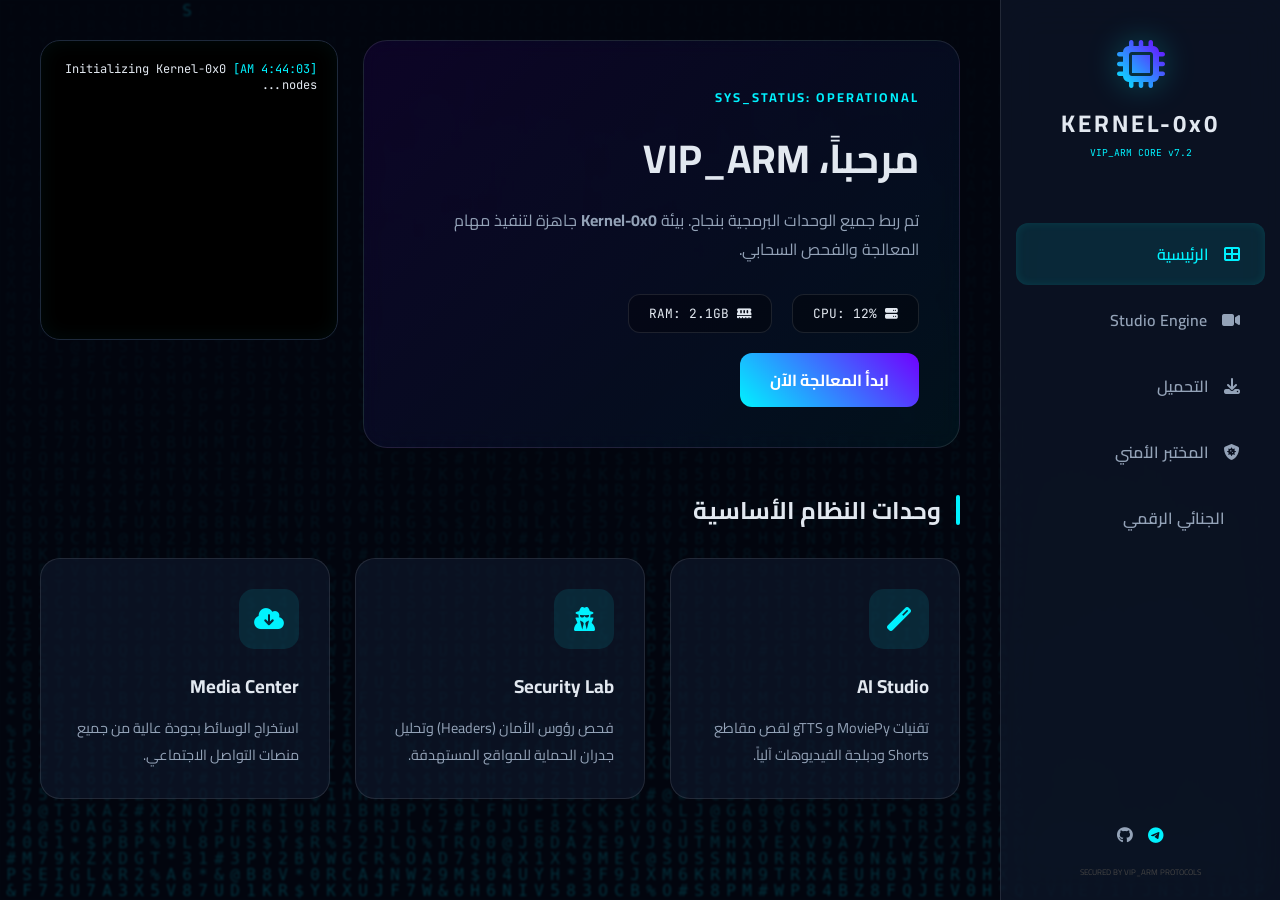
==== index.html @ de482d2b "Build: Resolved dependencies, removed invalid pkgs, and updated Kernel-0x0 core" ====
<!DOCTYPE html>
<html lang="ar" dir="rtl">
<head>
    <meta charset="UTF-8">
    <meta name="viewport" content="width=device-width, initial-scale=1.0">
    <title>Kernel-0x0 | VIP_ARM OS</title>
    
    <!-- Assets -->
    <link rel="stylesheet" href="https://cdnjs.cloudflare.com/ajax/libs/font-awesome/6.5.0/css/all.min.css">
    <link href="https://fonts.googleapis.com/css2?family=Cairo:wght@300;600;800&family=JetBrains+Mono:wght@400;700&display=swap" rel="stylesheet">

    <style>
        :root {
            --primary: #00f2ff;
            --secondary: #7000ff;
            --accent: #ff0055;
            --bg-dark: #030712;
            --glass: rgba(15, 23, 42, 0.7);
            --glass-border: rgba(255, 255, 255, 0.1);
            --text-main: #e2e8f0;
            --text-dim: #94a3b8;
            --transition: all 0.4s cubic-bezier(0.175, 0.885, 0.32, 1.275);
        }

        * { margin: 0; padding: 0; box-sizing: border-box; }
        
        body {
            background-color: var(--bg-dark);
            color: var(--text-main);
            font-family: 'Cairo', sans-serif;
            min-height: 100vh;
            overflow-x: hidden;
            display: flex;
        }

        #matrix-bg {
            position: fixed;
            top: 0; left: 0; z-index: -1;
            opacity: 0.2;
            filter: blur(1px);
        }

        /* Sidebar Glass Effect */
        .sidebar {
            width: 280px;
            height: 100vh;
            background: var(--glass);
            backdrop-filter: blur(20px);
            border-left: 1px solid var(--glass-border);
            position: fixed;
            right: 0;
            display: flex;
            flex-direction: column;
            z-index: 1000;
            transition: var(--transition);
        }

        .sidebar-brand {
            padding: 40px 20px;
            text-align: center;
        }

        .brand-logo {
            font-size: 3rem;
            background: linear-gradient(45deg, var(--primary), var(--secondary));
            -webkit-background-clip: text;
            -webkit-text-fill-color: transparent;
            filter: drop-shadow(0 0 15px rgba(0, 242, 255, 0.3));
        }

        .nav-menu { flex: 1; padding: 20px 0; }
        .nav-item {
            display: flex;
            align-items: center;
            padding: 16px 25px;
            color: var(--text-dim);
            text-decoration: none;
            transition: var(--transition);
            margin: 4px 15px;
            border-radius: 12px;
            gap: 15px;
            font-weight: 600;
        }

        .nav-item:hover, .nav-item.active {
            background: rgba(0, 242, 255, 0.1);
            color: var(--primary);
            box-shadow: inset 0 0 10px rgba(0, 242, 255, 0.1);
        }

        /* Main Content Area */
        .main-wrapper {
            margin-right: 280px;
            width: calc(100% - 280px);
            padding: 40px;
            transition: var(--transition);
        }

        .dashboard-grid {
            display: grid;
            grid-template-columns: 2fr 1fr;
            gap: 25px;
            margin-bottom: 40px;
        }

        .welcome-card {
            background: linear-gradient(135deg, rgba(112, 0, 255, 0.1), rgba(0, 242, 255, 0.05));
            border: 1px solid var(--glass-border);
            border-radius: 24px;
            padding: 40px;
            position: relative;
            overflow: hidden;
            backdrop-filter: blur(10px);
        }

        .metrics-bar {
            display: flex;
            gap: 20px;
            margin-top: 30px;
        }

        .metric-item {
            background: rgba(0,0,0,0.3);
            padding: 10px 20px;
            border-radius: 12px;
            border: 1px solid var(--glass-border);
            font-family: 'JetBrains Mono', monospace;
            font-size: 0.8rem;
        }

        /* Tools Section */
        .tools-header {
            margin-bottom: 25px;
            display: flex;
            align-items: center;
            gap: 15px;
        }

        .cards-container {
            display: grid;
            grid-template-columns: repeat(auto-fit, minmax(280px, 1fr));
            gap: 25px;
        }

        .cyber-card {
            background: var(--glass);
            border: 1px solid var(--glass-border);
            border-radius: 20px;
            padding: 30px;
            transition: var(--transition);
            cursor: pointer;
            position: relative;
        }

        .cyber-card:hover {
            transform: translateY(-10px) scale(1.02);
            border-color: var(--primary);
            box-shadow: 0 20px 40px rgba(0,0,0,0.4), 0 0 20px rgba(0, 242, 255, 0.1);
        }

        .card-icon {
            width: 60px;
            height: 60px;
            background: rgba(0, 242, 255, 0.1);
            border-radius: 15px;
            display: flex;
            align-items: center;
            justify-content: center;
            font-size: 1.5rem;
            color: var(--primary);
            margin-bottom: 20px;
        }

        /* Terminal Style Logs */
        .system-logs {
            background: #000;
            border-radius: 20px;
            padding: 20px;
            font-family: 'JetBrains Mono', monospace;
            font-size: 0.75rem;
            height: 300px;
            overflow-y: auto;
            border: 1px solid #1e293b;
            box-shadow: inset 0 0 20px rgba(0, 242, 255, 0.05);
        }

        /* Responsive Mobile Menu */
        .mobile-nav {
            display: none;
            position: fixed;
            bottom: 20px;
            left: 50%;
            transform: translateX(-50%);
            background: var(--glass);
            backdrop-filter: blur(20px);
            padding: 15px 30px;
            border-radius: 50px;
            border: 1px solid var(--glass-border);
            z-index: 2000;
            gap: 25px;
        }

        @media (max-width: 1024px) {
            .dashboard-grid { grid-template-columns: 1fr; }
            .sidebar { transform: translateX(100%); }
            .main-wrapper { margin-right: 0; width: 100%; padding: 20px; }
            .mobile-nav { display: flex; }
        }

        .btn-glow {
            background: linear-gradient(45deg, var(--primary), var(--secondary));
            color: white;
            padding: 12px 30px;
            border-radius: 12px;
            border: none;
            font-weight: bold;
            cursor: pointer;
            transition: var(--transition);
            text-decoration: none;
            display: inline-block;
            margin-top: 20px;
        }

        .btn-glow:hover {
            box-shadow: 0 0 25px rgba(0, 242, 255, 0.4);
            transform: scale(1.05);
        }
    </style>
</head>
<body>
    <canvas id="matrix-bg"></canvas>

    <!-- Sidebar -->
    <aside class="sidebar">
        <div class="sidebar-brand">
            <i class="fas fa-microchip brand-logo"></i>
            <h2 style="margin-top: 10px; letter-spacing: 3px;">KERNEL-0x0</h2>
            <p style="font-size: 0.6rem; color: var(--primary); font-family: 'JetBrains Mono';">VIP_ARM CORE v7.2</p>
        </div>
        
        <nav class="nav-menu">
            <a href="/" class="nav-item active"><i class="fas fa-th-large"></i> الرئيسية</a>
            <a href="/studio" class="nav-item"><i class="fas fa-video"></i> Studio Engine</a>
            <a href="/downloader" class="nav-item"><i class="fas fa-download"></i> التحميل</a>
            <a href="/scanner" class="nav-item"><i class="fas fa-shield-virus"></i> المختبر الأمني</a>
            <a href="/forensic" class="nav-item"><i class="fas fa-search-nodes"></i> الجنائي الرقمي</a>
        </nav>

        <div style="padding: 20px; text-align: center;">
            <div style="display: flex; justify-content: center; gap: 15px; margin-bottom: 15px;">
                <a href="https://t.me/MyVIP_2026_bot" style="color: var(--primary)"><i class="fab fa-telegram-plane"></i></a>
                <a href="#" style="color: var(--text-dim)"><i class="fab fa-github"></i></a>
            </div>
            <p style="font-size: 0.5rem; color: #444;">SECURED BY VIP_ARM PROTOCOLS</p>
        </div>
    </aside>

    <!-- Main Content -->
    <main class="main-wrapper">
        <div class="dashboard-grid">
            <section class="welcome-card">
                <span style="color: var(--primary); font-size: 0.8rem; font-weight: bold; letter-spacing: 2px;">SYS_STATUS: OPERATIONAL</span>
                <h1 style="font-size: 2.5rem; margin: 10px 0;">مرحباً، VIP_ARM</h1>
                <p style="color: var(--text-dim); line-height: 1.8; max-width: 500px;">
                    تم ربط جميع الوحدات البرمجية بنجاح. بيئة <b>Kernel-0x0</b> جاهزة لتنفيذ مهام المعالجة والفحص السحابي.
                </p>
                <div class="metrics-bar">
                    <div class="metric-item"><i class="fas fa-server"></i> CPU: 12%</div>
                    <div class="metric-item"><i class="fas fa-memory"></i> RAM: 2.1GB</div>
                </div>
                <a href="/studio" class="btn-glow">ابدأ المعالجة الآن</a>
            </section>

            <div class="system-logs" id="terminal">
                <!-- Logs will appear here -->
            </div>
        </div>

        <div class="tools-header">
            <div style="width: 4px; height: 30px; background: var(--primary); border-radius: 2px;"></div>
            <h2>وحدات النظام الأساسية</h2>
        </div>

        <div class="cards-container">
            <!-- Tool: Studio -->
            <div class="cyber-card" onclick="location.href='/studio'">
                <div class="card-icon"><i class="fas fa-magic"></i></div>
                <h3>AI Studio</h3>
                <p style="color: var(--text-dim); font-size: 0.9rem; margin-top: 10px;">
                    تقنيات MoviePy و gTTS لقص مقاطع Shorts ودبلجة الفيديوهات آلياً.
                </p>
            </div>

            <!-- Tool: Scanner -->
            <div class="cyber-card" onclick="location.href='/scanner'">
                <div class="card-icon"><i class="fas fa-user-secret"></i></div>
                <h3>Security Lab</h3>
                <p style="color: var(--text-dim); font-size: 0.9rem; margin-top: 10px;">
                    فحص رؤوس الأمان (Headers) وتحليل جدران الحماية للمواقع المستهدفة.
                </p>
            </div>

            <!-- Tool: Downloader -->
            <div class="cyber-card" onclick="location.href='/downloader'">
                <div class="card-icon"><i class="fas fa-cloud-arrow-down"></i></div>
                <h3>Media Center</h3>
                <p style="color: var(--text-dim); font-size: 0.9rem; margin-top: 10px;">
                    استخراج الوسائط بجودة عالية من جميع منصات التواصل الاجتماعي.
                </p>
            </div>
        </div>
    </main>

    <!-- Mobile Navigation -->
    <div class="mobile-nav">
        <a href="/" style="color: var(--primary)"><i class="fas fa-home"></i></a>
        <a href="/studio" style="color: var(--text-dim)"><i class="fas fa-video"></i></a>
        <a href="/scanner" style="color: var(--text-dim)"><i class="fas fa-shield-alt"></i></a>
        <a href="/downloader" style="color: var(--text-dim)"><i class="fas fa-download"></i></a>
    </div>

    <script>
        // Enhanced Matrix Effect
        const canvas = document.getElementById('matrix-bg');
        const ctx = canvas.getContext('2d');
        let width = canvas.width = window.innerWidth;
        let height = canvas.height = window.innerHeight;

        const alphabet = "ABCDEFGHIJKLMNOPQRSTUVWXYZ0123456789$#@&%*";
        const fontSize = 16;
        const columns = width / fontSize;
        const rainDrops = Array.from({ length: columns }).fill(1);

        const draw = () => {
            ctx.fillStyle = 'rgba(3, 7, 18, 0.05)';
            ctx.fillRect(0, 0, width, height);
            ctx.fillStyle = '#00f2ff';
            ctx.font = fontSize + 'px monospace';

            rainDrops.forEach((y, i) => {
                const text = alphabet.charAt(Math.floor(Math.random() * alphabet.length));
                ctx.fillText(text, i * fontSize, y * fontSize);
                if (y * fontSize > height && Math.random() > 0.975) rainDrops[i] = 0;
                rainDrops[i]++;
            });
        };
        setInterval(draw, 30);

        // Simulated Live Logs
        const logs = [
            "Initializing Kernel-0x0 nodes...",
            "Loading AI Core v7.2...",
            "Establishing handshake with Render...",
            "VIP_ARM Identity Confirmed.",
            "Ready for system deployment.",
            "Monitoring active threads...",
            "All modules: OPERATIONAL"
        ];
        let i = 0;
        const term = document.getElementById('terminal');
        const addLog = () => {
            const p = document.createElement('p');
            p.innerHTML = `<span style="color: var(--primary)">[${new Date().toLocaleTimeString()}]</span> ${logs[i % logs.length]}`;
            term.appendChild(p);
            term.scrollTop = term.scrollHeight;
            i++;
        };
        setInterval(addLog, 3000);
        addLog();

        window.addEventListener('resize', () => {
            canvas.width = window.innerWidth;
            canvas.height = window.innerHeight;
        });
    </script>
</body>
</html>
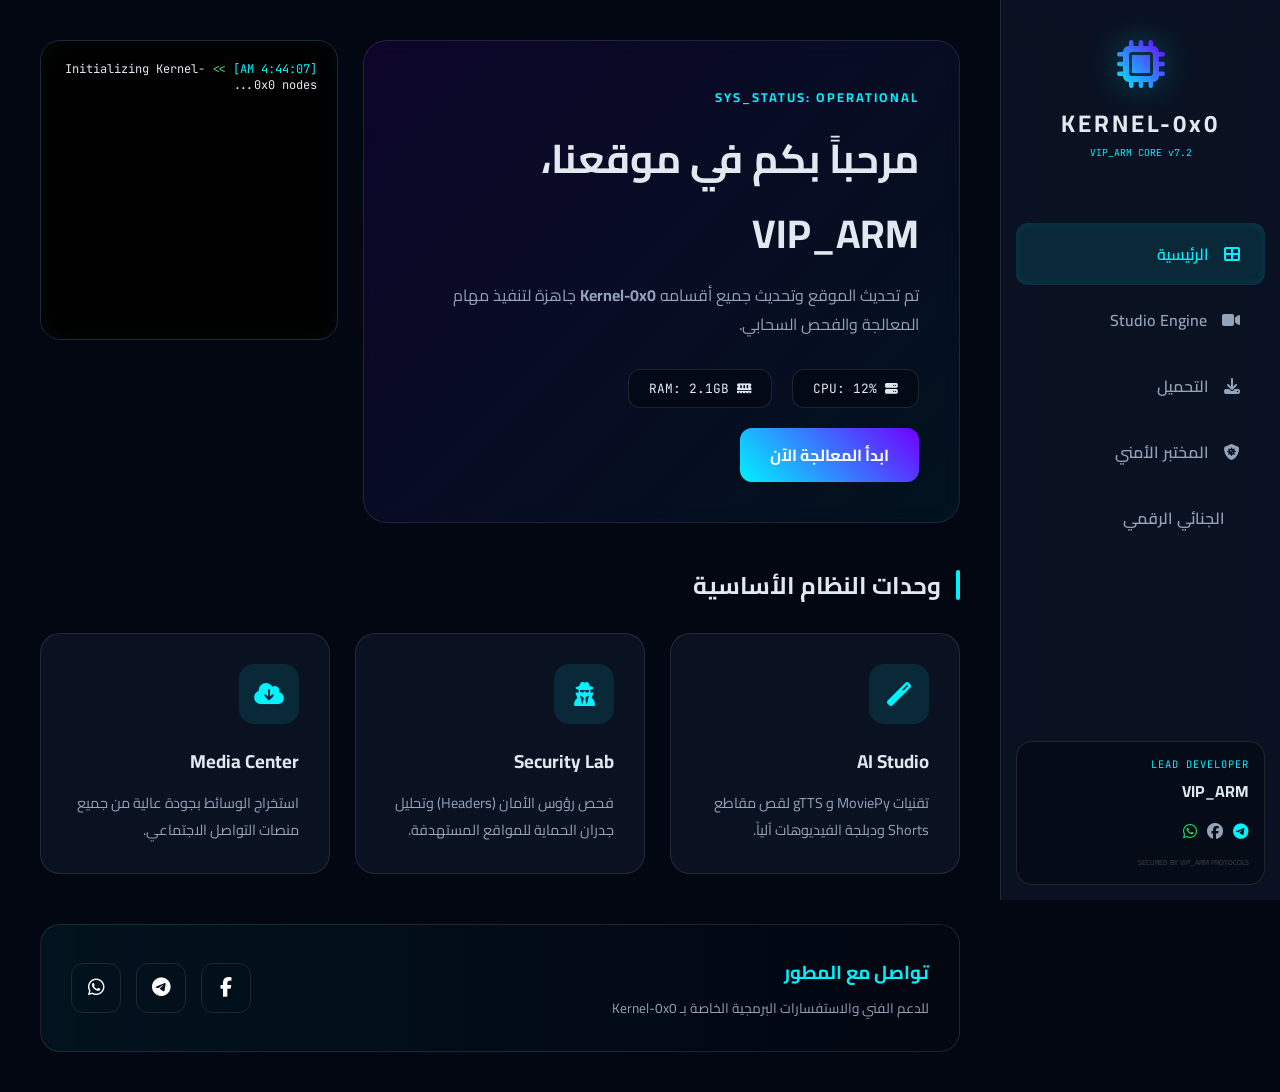
==== commit 4eafdd0c: "Build: Resolved dependencies, removed invalid pkgs, and updated Kernel-0x0 core2" ====
--- a/index.html
+++ b/index.html
@@ -4,7 +4,7 @@
     <meta charset="UTF-8">
     <meta name="viewport" content="width=device-width, initial-scale=1.0">
     <title>Kernel-0x0 | VIP_ARM OS</title>
-    
+
     <!-- Assets -->
     <link rel="stylesheet" href="https://cdnjs.cloudflare.com/ajax/libs/font-awesome/6.5.0/css/all.min.css">
     <link href="https://fonts.googleapis.com/css2?family=Cairo:wght@300;600;800&family=JetBrains+Mono:wght@400;700&display=swap" rel="stylesheet">
@@ -23,7 +23,7 @@
         }
 
         * { margin: 0; padding: 0; box-sizing: border-box; }
-        
+
         body {
             background-color: var(--bg-dark);
             color: var(--text-main);
@@ -86,6 +86,23 @@
             background: rgba(0, 242, 255, 0.1);
             color: var(--primary);
             box-shadow: inset 0 0 10px rgba(0, 242, 255, 0.1);
+        }
+
+        /* Developer Identity Card */
+        .dev-identity {
+            background: rgba(0, 0, 0, 0.3);
+            margin: 15px;
+            padding: 15px;
+            border-radius: 16px;
+            border: 1px solid var(--glass-border);
+        }
+        
+        .dev-badge {
+            font-size: 0.65rem;
+            color: var(--primary);
+            text-transform: uppercase;
+            letter-spacing: 1px;
+            font-family: 'JetBrains Mono';
         }
 
         /* Main Content Area */
@@ -184,6 +201,43 @@
             box-shadow: inset 0 0 20px rgba(0, 242, 255, 0.05);
         }
 
+        /* Contact Section (Dev Info) */
+        .dev-contact-footer {
+            margin-top: 50px;
+            padding: 30px;
+            background: linear-gradient(to right, rgba(0, 242, 255, 0.05), transparent);
+            border-radius: 20px;
+            border: 1px solid var(--glass-border);
+            display: flex;
+            justify-content: space-between;
+            align-items: center;
+            flex-wrap: wrap;
+            gap: 20px;
+        }
+
+        .social-links {
+            display: flex;
+            gap: 15px;
+        }
+
+        .social-link {
+            width: 50px;
+            height: 50px;
+            border-radius: 12px;
+            display: flex;
+            align-items: center;
+            justify-content: center;
+            color: white;
+            font-size: 1.2rem;
+            text-decoration: none;
+            transition: var(--transition);
+            border: 1px solid rgba(255,255,255,0.1);
+        }
+
+        .social-link.fb:hover { background: #1877F2; border-color: #1877F2; transform: rotate(-10deg); }
+        .social-link.tg:hover { background: #0088cc; border-color: #0088cc; transform: rotate(10deg); }
+        .social-link.wa:hover { background: #25D366; border-color: #25D366; transform: scale(1.1); }
+
         /* Responsive Mobile Menu */
         .mobile-nav {
             display: none;
@@ -237,7 +291,7 @@
             <h2 style="margin-top: 10px; letter-spacing: 3px;">KERNEL-0x0</h2>
             <p style="font-size: 0.6rem; color: var(--primary); font-family: 'JetBrains Mono';">VIP_ARM CORE v7.2</p>
         </div>
-        
+
         <nav class="nav-menu">
             <a href="/" class="nav-item active"><i class="fas fa-th-large"></i> الرئيسية</a>
             <a href="/studio" class="nav-item"><i class="fas fa-video"></i> Studio Engine</a>
@@ -246,12 +300,16 @@
             <a href="/forensic" class="nav-item"><i class="fas fa-search-nodes"></i> الجنائي الرقمي</a>
         </nav>
 
-        <div style="padding: 20px; text-align: center;">
-            <div style="display: flex; justify-content: center; gap: 15px; margin-bottom: 15px;">
+        <!-- Improved Developer Sidebar Identity -->
+        <div class="dev-identity">
+            <p class="dev-badge">Lead Developer</p>
+            <h4 style="color: var(--text-main); margin: 5px 0;">VIP_ARM</h4>
+            <div style="display: flex; gap: 10px; margin-top: 10px;">
                 <a href="https://t.me/MyVIP_2026_bot" style="color: var(--primary)"><i class="fab fa-telegram-plane"></i></a>
-                <a href="#" style="color: var(--text-dim)"><i class="fab fa-github"></i></a>
-            </div>
-            <p style="font-size: 0.5rem; color: #444;">SECURED BY VIP_ARM PROTOCOLS</p>
+                <a href="https://www.facebook.com/lith.haker" style="color: var(--text-dim)"><i class="fab fa-facebook"></i></a>
+                <a href="https://wa.me/963996273320" style="color: #25D366"><i class="fab fa-whatsapp"></i></a>
+            </div>
+            <p style="font-size: 0.45rem; color: #444; margin-top: 10px;">SECURED BY VIP_ARM PROTOCOLS</p>
         </div>
     </aside>
 
@@ -260,9 +318,9 @@
         <div class="dashboard-grid">
             <section class="welcome-card">
                 <span style="color: var(--primary); font-size: 0.8rem; font-weight: bold; letter-spacing: 2px;">SYS_STATUS: OPERATIONAL</span>
-                <h1 style="font-size: 2.5rem; margin: 10px 0;">مرحباً، VIP_ARM</h1>
+                <h1 style="font-size: 2.5rem; margin: 10px 0;">مرحباً بكم في موقعنا، VIP_ARM</h1>
                 <p style="color: var(--text-dim); line-height: 1.8; max-width: 500px;">
-                    تم ربط جميع الوحدات البرمجية بنجاح. بيئة <b>Kernel-0x0</b> جاهزة لتنفيذ مهام المعالجة والفحص السحابي.
+                    تم تحديث الموقع وتحديث جميع أقسامه <b>Kernel-0x0</b> جاهزة لتنفيذ مهام المعالجة والفحص السحابي.
                 </p>
                 <div class="metrics-bar">
                     <div class="metric-item"><i class="fas fa-server"></i> CPU: 12%</div>
@@ -309,6 +367,19 @@
                 </p>
             </div>
         </div>
+
+        <!-- Developer Professional Footer Section -->
+        <section class="dev-contact-footer">
+            <div>
+                <h3 style="color: var(--primary); margin-bottom: 5px;">تواصل مع المطور</h3>
+                <p style="color: var(--text-dim); font-size: 0.85rem;">للدعم الفني والاستفسارات البرمجية الخاصة بـ Kernel-0x0</p>
+            </div>
+            <div class="social-links">
+                <a href="https://www.facebook.com/lith.haker" class="social-link fb"><i class="fab fa-facebook-f"></i></a>
+                <a href="https://t.me/MyVIP_2026_bot" class="social-link tg"><i class="fab fa-telegram-plane"></i></a>
+                <a href="https://wa.me/963996273320" class="social-link wa"><i class="fab fa-whatsapp"></i></a>
+            </div>
+        </section>
     </main>
 
     <!-- Mobile Navigation -->
@@ -354,13 +425,15 @@
             "VIP_ARM Identity Confirmed.",
             "Ready for system deployment.",
             "Monitoring active threads...",
+            "Developer contact protocols: ACTIVE",
             "All modules: OPERATIONAL"
         ];
         let i = 0;
         const term = document.getElementById('terminal');
         const addLog = () => {
             const p = document.createElement('p');
-            p.innerHTML = `<span style="color: var(--primary)">[${new Date().toLocaleTimeString()}]</span> ${logs[i % logs.length]}`;
+            p.style.marginBottom = "5px";
+            p.innerHTML = `<span style="color: var(--primary)">[${new Date().toLocaleTimeString()}]</span> <span style="color: #4ade80">>></span> ${logs[i % logs.length]}`;
             term.appendChild(p);
             term.scrollTop = term.scrollHeight;
             i++;
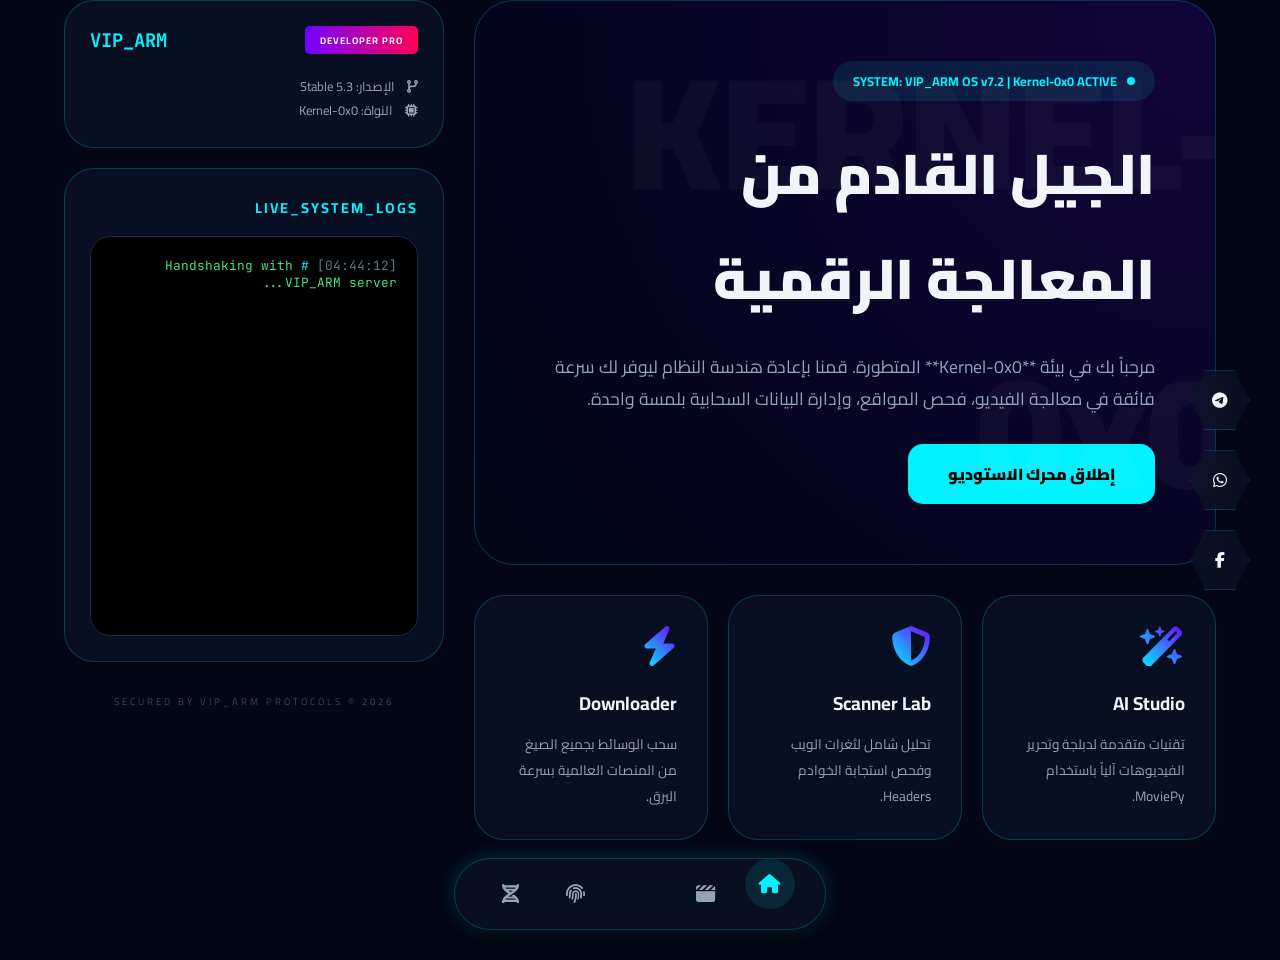
==== commit ee1a3ff7: "Build: Resolved dependencies, removed invalid pkgs, and updated Kernel-0x0 core3" ====
--- a/index.html
+++ b/index.html
@@ -3,23 +3,23 @@
 <head>
     <meta charset="UTF-8">
     <meta name="viewport" content="width=device-width, initial-scale=1.0">
-    <title>Kernel-0x0 | VIP_ARM OS</title>
+    <title>Kernel-0x0 | VIP_ARM OS Evolution</title>
 
     <!-- Assets -->
     <link rel="stylesheet" href="https://cdnjs.cloudflare.com/ajax/libs/font-awesome/6.5.0/css/all.min.css">
-    <link href="https://fonts.googleapis.com/css2?family=Cairo:wght@300;600;800&family=JetBrains+Mono:wght@400;700&display=swap" rel="stylesheet">
+    <link href="https://fonts.googleapis.com/css2?family=Cairo:wght@300;600;900&family=JetBrains+Mono:wght@400;700&display=swap" rel="stylesheet">
 
     <style>
         :root {
             --primary: #00f2ff;
             --secondary: #7000ff;
             --accent: #ff0055;
-            --bg-dark: #030712;
-            --glass: rgba(15, 23, 42, 0.7);
-            --glass-border: rgba(255, 255, 255, 0.1);
-            --text-main: #e2e8f0;
+            --bg-dark: #020617;
+            --panel-bg: rgba(15, 23, 42, 0.6);
+            --border-glow: rgba(0, 242, 255, 0.2);
+            --text-main: #f1f5f9;
             --text-dim: #94a3b8;
-            --transition: all 0.4s cubic-bezier(0.175, 0.885, 0.32, 1.275);
+            --transition: all 0.5s cubic-bezier(0.23, 1, 0.32, 1);
         }
 
         * { margin: 0; padding: 0; box-sizing: border-box; }
@@ -29,381 +29,362 @@
             color: var(--text-main);
             font-family: 'Cairo', sans-serif;
             min-height: 100vh;
+            display: flex;
+            justify-content: center;
+            align-items: center;
             overflow-x: hidden;
-            display: flex;
+            perspective: 1000px;
         }
 
         #matrix-bg {
             position: fixed;
             top: 0; left: 0; z-index: -1;
-            opacity: 0.2;
-            filter: blur(1px);
-        }
-
-        /* Sidebar Glass Effect */
-        .sidebar {
-            width: 280px;
-            height: 100vh;
-            background: var(--glass);
-            backdrop-filter: blur(20px);
-            border-left: 1px solid var(--glass-border);
+            opacity: 0.15;
+            filter: hue-rotate(180deg);
+        }
+
+        /* --- Floating Navigation Capsule --- */
+        .nav-capsule {
             position: fixed;
-            right: 0;
+            bottom: 30px;
+            left: 50%;
+            transform: translateX(-50%);
+            background: var(--panel-bg);
+            backdrop-filter: blur(25px);
+            padding: 10px 30px;
+            border-radius: 100px;
+            border: 1px solid var(--border-glow);
+            display: flex;
+            gap: 15px;
+            z-index: 2000;
+            box-shadow: 0 20px 50px rgba(0,0,0,0.5), 0 0 20px var(--border-glow);
+        }
+
+        .nav-link {
+            width: 50px;
+            height: 50px;
+            display: flex;
+            align-items: center;
+            justify-content: center;
+            color: var(--text-dim);
+            text-decoration: none;
+            border-radius: 50%;
+            font-size: 1.2rem;
+            transition: var(--transition);
+            position: relative;
+        }
+
+        .nav-link:hover, .nav-link.active {
+            color: var(--primary);
+            background: rgba(0, 242, 255, 0.1);
+            transform: translateY(-10px);
+        }
+
+        .nav-link::after {
+            content: attr(data-tooltip);
+            position: absolute;
+            top: -45px;
+            background: var(--primary);
+            color: black;
+            padding: 4px 12px;
+            border-radius: 6px;
+            font-size: 0.7rem;
+            font-weight: 900;
+            opacity: 0;
+            pointer-events: none;
+            transition: var(--transition);
+        }
+
+        .nav-link:hover::after { opacity: 1; top: -55px; }
+
+        /* --- Floating Sidebar Info --- */
+        .side-info {
+            position: fixed;
+            right: 30px;
+            top: 50%;
+            transform: translateY(-50%);
+            width: 70px;
             display: flex;
             flex-direction: column;
+            gap: 20px;
             z-index: 1000;
+        }
+
+        .info-hex {
+            width: 60px;
+            height: 60px;
+            background: var(--panel-bg);
+            backdrop-filter: blur(10px);
+            border: 1px solid var(--border-glow);
+            display: flex;
+            align-items: center;
+            justify-content: center;
+            cursor: pointer;
+            clip-path: polygon(25% 0%, 75% 0%, 100% 50%, 75% 100%, 25% 100%, 0% 50%);
             transition: var(--transition);
         }
 
-        .sidebar-brand {
-            padding: 40px 20px;
-            text-align: center;
-        }
-
-        .brand-logo {
-            font-size: 3rem;
+        .info-hex:hover {
+            background: var(--primary);
+            color: black;
+            transform: scale(1.1) rotate(15deg);
+        }
+
+        /* --- Main Content Layout --- */
+        .content-container {
+            width: 90%;
+            max-width: 1400px;
+            padding-bottom: 120px;
+            display: grid;
+            grid-template-columns: 1fr 380px;
+            gap: 30px;
+        }
+
+        .hero-section {
+            background: radial-gradient(circle at top right, rgba(112, 0, 255, 0.15), transparent);
+            border-radius: 40px;
+            padding: 60px;
+            border: 1px solid var(--border-glow);
+            position: relative;
+            overflow: hidden;
+            display: flex;
+            flex-direction: column;
+            justify-content: center;
+        }
+
+        .hero-section::before {
+            content: 'KERNEL-0x0';
+            position: absolute;
+            top: -20px;
+            right: -20px;
+            font-size: 10rem;
+            font-weight: 900;
+            opacity: 0.03;
+            pointer-events: none;
+        }
+
+        .status-pill {
+            display: inline-flex;
+            align-items: center;
+            gap: 10px;
+            background: rgba(0, 242, 255, 0.1);
+            padding: 8px 20px;
+            border-radius: 50px;
+            color: var(--primary);
+            font-size: 0.8rem;
+            font-weight: bold;
+            margin-bottom: 20px;
+            width: fit-content;
+        }
+
+        .pulse-dot {
+            width: 8px;
+            height: 8px;
+            background: var(--primary);
+            border-radius: 50%;
+            animation: pulse 1.5s infinite;
+        }
+
+        @keyframes pulse {
+            0% { box-shadow: 0 0 0 0 rgba(0, 242, 255, 0.7); }
+            100% { box-shadow: 0 0 0 10px rgba(0, 242, 255, 0); }
+        }
+
+        /* --- Modern Grid Tools --- */
+        .tools-grid {
+            display: grid;
+            grid-template-columns: repeat(3, 1fr);
+            gap: 20px;
+            margin-top: 30px;
+        }
+
+        .neo-card {
+            background: var(--panel-bg);
+            border: 1px solid var(--border-glow);
+            border-radius: 30px;
+            padding: 30px;
+            transition: var(--transition);
+            position: relative;
+            overflow: hidden;
+            cursor: pointer;
+        }
+
+        .neo-card:hover {
+            background: rgba(255,255,255,0.05);
+            transform: translateY(-10px);
+            border-color: var(--primary);
+        }
+
+        .neo-card i {
+            font-size: 2.5rem;
             background: linear-gradient(45deg, var(--primary), var(--secondary));
             -webkit-background-clip: text;
             -webkit-text-fill-color: transparent;
-            filter: drop-shadow(0 0 15px rgba(0, 242, 255, 0.3));
-        }
-
-        .nav-menu { flex: 1; padding: 20px 0; }
-        .nav-item {
-            display: flex;
-            align-items: center;
-            padding: 16px 25px;
-            color: var(--text-dim);
-            text-decoration: none;
-            transition: var(--transition);
-            margin: 4px 15px;
-            border-radius: 12px;
-            gap: 15px;
-            font-weight: 600;
-        }
-
-        .nav-item:hover, .nav-item.active {
-            background: rgba(0, 242, 255, 0.1);
-            color: var(--primary);
-            box-shadow: inset 0 0 10px rgba(0, 242, 255, 0.1);
-        }
-
-        /* Developer Identity Card */
-        .dev-identity {
-            background: rgba(0, 0, 0, 0.3);
-            margin: 15px;
-            padding: 15px;
-            border-radius: 16px;
-            border: 1px solid var(--glass-border);
-        }
-        
-        .dev-badge {
-            font-size: 0.65rem;
-            color: var(--primary);
-            text-transform: uppercase;
-            letter-spacing: 1px;
-            font-family: 'JetBrains Mono';
-        }
-
-        /* Main Content Area */
-        .main-wrapper {
-            margin-right: 280px;
-            width: calc(100% - 280px);
-            padding: 40px;
-            transition: var(--transition);
-        }
-
-        .dashboard-grid {
-            display: grid;
-            grid-template-columns: 2fr 1fr;
-            gap: 25px;
-            margin-bottom: 40px;
-        }
-
-        .welcome-card {
-            background: linear-gradient(135deg, rgba(112, 0, 255, 0.1), rgba(0, 242, 255, 0.05));
-            border: 1px solid var(--glass-border);
-            border-radius: 24px;
-            padding: 40px;
-            position: relative;
-            overflow: hidden;
-            backdrop-filter: blur(10px);
-        }
-
-        .metrics-bar {
-            display: flex;
+            margin-bottom: 20px;
+        }
+
+        /* --- Terminal / Activity Section --- */
+        .sidebar-vitals {
+            display: flex;
+            flex-direction: column;
             gap: 20px;
-            margin-top: 30px;
-        }
-
-        .metric-item {
-            background: rgba(0,0,0,0.3);
-            padding: 10px 20px;
-            border-radius: 12px;
-            border: 1px solid var(--glass-border);
-            font-family: 'JetBrains Mono', monospace;
-            font-size: 0.8rem;
-        }
-
-        /* Tools Section */
-        .tools-header {
-            margin-bottom: 25px;
-            display: flex;
-            align-items: center;
-            gap: 15px;
-        }
-
-        .cards-container {
-            display: grid;
-            grid-template-columns: repeat(auto-fit, minmax(280px, 1fr));
-            gap: 25px;
-        }
-
-        .cyber-card {
-            background: var(--glass);
-            border: 1px solid var(--glass-border);
-            border-radius: 20px;
-            padding: 30px;
-            transition: var(--transition);
-            cursor: pointer;
-            position: relative;
-        }
-
-        .cyber-card:hover {
-            transform: translateY(-10px) scale(1.02);
-            border-color: var(--primary);
-            box-shadow: 0 20px 40px rgba(0,0,0,0.4), 0 0 20px rgba(0, 242, 255, 0.1);
-        }
-
-        .card-icon {
-            width: 60px;
-            height: 60px;
-            background: rgba(0, 242, 255, 0.1);
-            border-radius: 15px;
-            display: flex;
-            align-items: center;
-            justify-content: center;
-            font-size: 1.5rem;
-            color: var(--primary);
-            margin-bottom: 20px;
-        }
-
-        /* Terminal Style Logs */
-        .system-logs {
+        }
+
+        .vital-box {
+            background: var(--panel-bg);
+            border-radius: 30px;
+            padding: 25px;
+            border: 1px solid var(--border-glow);
+        }
+
+        .terminal-modern {
             background: #000;
             border-radius: 20px;
             padding: 20px;
             font-family: 'JetBrains Mono', monospace;
-            font-size: 0.75rem;
-            height: 300px;
+            font-size: 0.8rem;
+            height: 400px;
             overflow-y: auto;
             border: 1px solid #1e293b;
-            box-shadow: inset 0 0 20px rgba(0, 242, 255, 0.05);
-        }
-
-        /* Contact Section (Dev Info) */
-        .dev-contact-footer {
-            margin-top: 50px;
-            padding: 30px;
-            background: linear-gradient(to right, rgba(0, 242, 255, 0.05), transparent);
-            border-radius: 20px;
-            border: 1px solid var(--glass-border);
-            display: flex;
-            justify-content: space-between;
-            align-items: center;
-            flex-wrap: wrap;
-            gap: 20px;
-        }
-
-        .social-links {
-            display: flex;
-            gap: 15px;
-        }
-
-        .social-link {
-            width: 50px;
-            height: 50px;
-            border-radius: 12px;
-            display: flex;
-            align-items: center;
-            justify-content: center;
-            color: white;
-            font-size: 1.2rem;
+        }
+
+        .dev-tag {
+            background: linear-gradient(90deg, var(--secondary), var(--accent));
+            padding: 5px 15px;
+            border-radius: 5px;
+            font-size: 0.6rem;
+            font-weight: bold;
+            letter-spacing: 1px;
+        }
+
+        /* --- Mobile Optimization --- */
+        @media (max-width: 1100px) {
+            .content-container { grid-template-columns: 1fr; width: 95%; padding-top: 80px;}
+            .side-info { display: none; }
+            .tools-grid { grid-template-columns: 1fr; }
+            .nav-capsule { width: 90%; justify-content: space-around; padding: 10px; }
+        }
+
+        .btn-modern {
+            background: var(--primary);
+            color: #000;
+            padding: 15px 40px;
+            border-radius: 15px;
             text-decoration: none;
+            font-weight: 900;
+            display: inline-block;
+            margin-top: 30px;
             transition: var(--transition);
-            border: 1px solid rgba(255,255,255,0.1);
-        }
-
-        .social-link.fb:hover { background: #1877F2; border-color: #1877F2; transform: rotate(-10deg); }
-        .social-link.tg:hover { background: #0088cc; border-color: #0088cc; transform: rotate(10deg); }
-        .social-link.wa:hover { background: #25D366; border-color: #25D366; transform: scale(1.1); }
-
-        /* Responsive Mobile Menu */
-        .mobile-nav {
-            display: none;
-            position: fixed;
-            bottom: 20px;
-            left: 50%;
-            transform: translateX(-50%);
-            background: var(--glass);
-            backdrop-filter: blur(20px);
-            padding: 15px 30px;
-            border-radius: 50px;
-            border: 1px solid var(--glass-border);
-            z-index: 2000;
-            gap: 25px;
-        }
-
-        @media (max-width: 1024px) {
-            .dashboard-grid { grid-template-columns: 1fr; }
-            .sidebar { transform: translateX(100%); }
-            .main-wrapper { margin-right: 0; width: 100%; padding: 20px; }
-            .mobile-nav { display: flex; }
-        }
-
-        .btn-glow {
-            background: linear-gradient(45deg, var(--primary), var(--secondary));
-            color: white;
-            padding: 12px 30px;
-            border-radius: 12px;
-            border: none;
-            font-weight: bold;
-            cursor: pointer;
-            transition: var(--transition);
-            text-decoration: none;
-            display: inline-block;
-            margin-top: 20px;
-        }
-
-        .btn-glow:hover {
-            box-shadow: 0 0 25px rgba(0, 242, 255, 0.4);
+            text-align: center;
+        }
+
+        .btn-modern:hover {
+            box-shadow: 0 0 30px var(--primary);
             transform: scale(1.05);
         }
+
     </style>
 </head>
 <body>
     <canvas id="matrix-bg"></canvas>
 
-    <!-- Sidebar -->
-    <aside class="sidebar">
-        <div class="sidebar-brand">
-            <i class="fas fa-microchip brand-logo"></i>
-            <h2 style="margin-top: 10px; letter-spacing: 3px;">KERNEL-0x0</h2>
-            <p style="font-size: 0.6rem; color: var(--primary); font-family: 'JetBrains Mono';">VIP_ARM CORE v7.2</p>
-        </div>
-
-        <nav class="nav-menu">
-            <a href="/" class="nav-item active"><i class="fas fa-th-large"></i> الرئيسية</a>
-            <a href="/studio" class="nav-item"><i class="fas fa-video"></i> Studio Engine</a>
-            <a href="/downloader" class="nav-item"><i class="fas fa-download"></i> التحميل</a>
-            <a href="/scanner" class="nav-item"><i class="fas fa-shield-virus"></i> المختبر الأمني</a>
-            <a href="/forensic" class="nav-item"><i class="fas fa-search-nodes"></i> الجنائي الرقمي</a>
-        </nav>
-
-        <!-- Improved Developer Sidebar Identity -->
-        <div class="dev-identity">
-            <p class="dev-badge">Lead Developer</p>
-            <h4 style="color: var(--text-main); margin: 5px 0;">VIP_ARM</h4>
-            <div style="display: flex; gap: 10px; margin-top: 10px;">
-                <a href="https://t.me/MyVIP_2026_bot" style="color: var(--primary)"><i class="fab fa-telegram-plane"></i></a>
-                <a href="https://www.facebook.com/lith.haker" style="color: var(--text-dim)"><i class="fab fa-facebook"></i></a>
-                <a href="https://wa.me/963996273320" style="color: #25D366"><i class="fab fa-whatsapp"></i></a>
-            </div>
-            <p style="font-size: 0.45rem; color: #444; margin-top: 10px;">SECURED BY VIP_ARM PROTOCOLS</p>
-        </div>
-    </aside>
+    <!-- Floating Navigation -->
+    <nav class="nav-capsule">
+        <a href="/" class="nav-link active" data-tooltip="الرئيسية"><i class="fas fa-home"></i></a>
+        <a href="/studio" class="nav-link" data-tooltip="STUDIO"><i class="fas fa-clapperboard"></i></a>
+        <a href="/downloader" class="nav-item nav-link" data-tooltip="التحميل"><i class="fas fa-arrow-down-to-bracket"></i></a>
+        <a href="/scanner" class="nav-link" data-tooltip="SECURITY"><i class="fas fa-fingerprint"></i></a>
+        <a href="/forensic" class="nav-link" data-tooltip="FORENSIC"><i class="fas fa-dna"></i></a>
+    </nav>
+
+    <!-- Sidebar Social Hex -->
+    <div class="side-info">
+        <div class="info-hex" onclick="window.open('https://t.me/MyVIP_2026_bot')"><i class="fab fa-telegram-plane"></i></div>
+        <div class="info-hex" onclick="window.open('https://wa.me/963996273320')"><i class="fab fa-whatsapp"></i></div>
+        <div class="info-hex" onclick="window.open('https://www.facebook.com/lith.haker')"><i class="fab fa-facebook-f"></i></div>
+    </div>
 
     <!-- Main Content -->
-    <main class="main-wrapper">
-        <div class="dashboard-grid">
-            <section class="welcome-card">
-                <span style="color: var(--primary); font-size: 0.8rem; font-weight: bold; letter-spacing: 2px;">SYS_STATUS: OPERATIONAL</span>
-                <h1 style="font-size: 2.5rem; margin: 10px 0;">مرحباً بكم في موقعنا، VIP_ARM</h1>
-                <p style="color: var(--text-dim); line-height: 1.8; max-width: 500px;">
-                    تم تحديث الموقع وتحديث جميع أقسامه <b>Kernel-0x0</b> جاهزة لتنفيذ مهام المعالجة والفحص السحابي.
+    <div class="content-container">
+        
+        <div class="main-body">
+            <section class="hero-section">
+                <div class="status-pill">
+                    <div class="pulse-dot"></div>
+                    SYSTEM: VIP_ARM OS v7.2 | Kernel-0x0 ACTIVE
+                </div>
+                <h1 style="font-size: 3.5rem; font-weight: 900; margin-bottom: 20px;">الجيل القادم من المعالجة الرقمية</h1>
+                <p style="font-size: 1.1rem; color: var(--text-dim); line-height: 1.8; max-width: 600px;">
+                    مرحباً بك في بيئة **Kernel-0x0** المتطورة. قمنا بإعادة هندسة النظام ليوفر لك سرعة فائقة في معالجة الفيديو، فحص المواقع، وإدارة البيانات السحابية بلمسة واحدة.
                 </p>
-                <div class="metrics-bar">
-                    <div class="metric-item"><i class="fas fa-server"></i> CPU: 12%</div>
-                    <div class="metric-item"><i class="fas fa-memory"></i> RAM: 2.1GB</div>
-                </div>
-                <a href="/studio" class="btn-glow">ابدأ المعالجة الآن</a>
+                <div>
+                    <a href="/studio" class="btn-modern">إطلاق محرك الاستوديو</a>
+                </div>
             </section>
 
-            <div class="system-logs" id="terminal">
-                <!-- Logs will appear here -->
+            <div class="tools-grid">
+                <!-- Tool 1 -->
+                <div class="neo-card" onclick="location.href='/studio'">
+                    <i class="fas fa-wand-magic-sparkles"></i>
+                    <h3>AI Studio</h3>
+                    <p style="color: var(--text-dim); font-size: 0.85rem; margin-top: 10px;">تقنيات متقدمة لدبلجة وتحرير الفيديوهات آلياً باستخدام MoviePy.</p>
+                </div>
+                <!-- Tool 2 -->
+                <div class="neo-card" onclick="location.href='/scanner'">
+                    <i class="fas fa-shield-halved"></i>
+                    <h3>Scanner Lab</h3>
+                    <p style="color: var(--text-dim); font-size: 0.85rem; margin-top: 10px;">تحليل شامل لثغرات الويب وفحص استجابة الخوادم Headers.</p>
+                </div>
+                <!-- Tool 3 -->
+                <div class="neo-card" onclick="location.href='/downloader'">
+                    <i class="fas fa-bolt"></i>
+                    <h3>Downloader</h3>
+                    <p style="color: var(--text-dim); font-size: 0.85rem; margin-top: 10px;">سحب الوسائط بجميع الصيغ من المنصات العالمية بسرعة البرق.</p>
+                </div>
             </div>
         </div>
 
-        <div class="tools-header">
-            <div style="width: 4px; height: 30px; background: var(--primary); border-radius: 2px;"></div>
-            <h2>وحدات النظام الأساسية</h2>
-        </div>
-
-        <div class="cards-container">
-            <!-- Tool: Studio -->
-            <div class="cyber-card" onclick="location.href='/studio'">
-                <div class="card-icon"><i class="fas fa-magic"></i></div>
-                <h3>AI Studio</h3>
-                <p style="color: var(--text-dim); font-size: 0.9rem; margin-top: 10px;">
-                    تقنيات MoviePy و gTTS لقص مقاطع Shorts ودبلجة الفيديوهات آلياً.
-                </p>
+        <aside class="sidebar-vitals">
+            <div class="vital-box">
+                <div style="display: flex; justify-content: space-between; align-items: center; margin-bottom: 20px;">
+                    <span class="dev-tag">DEVELOPER PRO</span>
+                    <h3 style="font-family: 'JetBrains Mono'; color: var(--primary);">VIP_ARM</h3>
+                </div>
+                <div style="font-size: 0.8rem; color: var(--text-dim);">
+                    <p><i class="fas fa-code-branch" style="margin-left: 10px;"></i> الإصدار: 5.3 Stable</p>
+                    <p><i class="fas fa-microchip" style="margin-left: 10px;"></i> النواة: Kernel-0x0</p>
+                </div>
             </div>
 
-            <!-- Tool: Scanner -->
-            <div class="cyber-card" onclick="location.href='/scanner'">
-                <div class="card-icon"><i class="fas fa-user-secret"></i></div>
-                <h3>Security Lab</h3>
-                <p style="color: var(--text-dim); font-size: 0.9rem; margin-top: 10px;">
-                    فحص رؤوس الأمان (Headers) وتحليل جدران الحماية للمواقع المستهدفة.
-                </p>
+            <div class="vital-box">
+                <h4 style="margin-bottom: 15px; font-size: 0.9rem; color: var(--primary); letter-spacing: 2px;">LIVE_SYSTEM_LOGS</h4>
+                <div class="terminal-modern" id="terminal">
+                    <!-- Logs injection -->
+                </div>
             </div>
 
-            <!-- Tool: Downloader -->
-            <div class="cyber-card" onclick="location.href='/downloader'">
-                <div class="card-icon"><i class="fas fa-cloud-arrow-down"></i></div>
-                <h3>Media Center</h3>
-                <p style="color: var(--text-dim); font-size: 0.9rem; margin-top: 10px;">
-                    استخراج الوسائط بجودة عالية من جميع منصات التواصل الاجتماعي.
-                </p>
-            </div>
-        </div>
-
-        <!-- Developer Professional Footer Section -->
-        <section class="dev-contact-footer">
-            <div>
-                <h3 style="color: var(--primary); margin-bottom: 5px;">تواصل مع المطور</h3>
-                <p style="color: var(--text-dim); font-size: 0.85rem;">للدعم الفني والاستفسارات البرمجية الخاصة بـ Kernel-0x0</p>
-            </div>
-            <div class="social-links">
-                <a href="https://www.facebook.com/lith.haker" class="social-link fb"><i class="fab fa-facebook-f"></i></a>
-                <a href="https://t.me/MyVIP_2026_bot" class="social-link tg"><i class="fab fa-telegram-plane"></i></a>
-                <a href="https://wa.me/963996273320" class="social-link wa"><i class="fab fa-whatsapp"></i></a>
-            </div>
-        </section>
-    </main>
-
-    <!-- Mobile Navigation -->
-    <div class="mobile-nav">
-        <a href="/" style="color: var(--primary)"><i class="fas fa-home"></i></a>
-        <a href="/studio" style="color: var(--text-dim)"><i class="fas fa-video"></i></a>
-        <a href="/scanner" style="color: var(--text-dim)"><i class="fas fa-shield-alt"></i></a>
-        <a href="/downloader" style="color: var(--text-dim)"><i class="fas fa-download"></i></a>
+            <!-- Footer Small -->
+            <p style="text-align: center; font-size: 0.6rem; color: #444; letter-spacing: 3px; margin-top: 10px;">
+                SECURED BY VIP_ARM PROTOCOLS &copy; 2026
+            </p>
+        </aside>
+
     </div>
 
     <script>
-        // Enhanced Matrix Effect
+        // Matrix BG Effect
         const canvas = document.getElementById('matrix-bg');
         const ctx = canvas.getContext('2d');
         let width = canvas.width = window.innerWidth;
         let height = canvas.height = window.innerHeight;
 
-        const alphabet = "ABCDEFGHIJKLMNOPQRSTUVWXYZ0123456789$#@&%*";
+        const alphabet = "VIPARM01KERNEL0x0";
         const fontSize = 16;
         const columns = width / fontSize;
         const rainDrops = Array.from({ length: columns }).fill(1);
 
         const draw = () => {
-            ctx.fillStyle = 'rgba(3, 7, 18, 0.05)';
+            ctx.fillStyle = 'rgba(2, 6, 23, 0.05)';
             ctx.fillRect(0, 0, width, height);
             ctx.fillStyle = '#00f2ff';
             ctx.font = fontSize + 'px monospace';
@@ -417,28 +398,31 @@
         };
         setInterval(draw, 30);
 
-        // Simulated Live Logs
+        // Terminal Log Script
         const logs = [
-            "Initializing Kernel-0x0 nodes...",
-            "Loading AI Core v7.2...",
-            "Establishing handshake with Render...",
-            "VIP_ARM Identity Confirmed.",
-            "Ready for system deployment.",
-            "Monitoring active threads...",
-            "Developer contact protocols: ACTIVE",
-            "All modules: OPERATIONAL"
+            "Handshaking with VIP_ARM server...",
+            "Decrypting Kernel-0x0 protocols...",
+            "Loading Neural Engine v5.3...",
+            "Establishing Secure Tunnel...",
+            "User Identity: Authenticated",
+            "Module [Studio] Ready.",
+            "Scanning for updates... Done.",
+            "System is currently OPTIMAL."
         ];
-        let i = 0;
-        const term = document.getElementById('terminal');
-        const addLog = () => {
+        let logIndex = 0;
+        const terminal = document.getElementById('terminal');
+
+        function addLog() {
+            const time = new Date().toLocaleTimeString([], {hour12: false});
             const p = document.createElement('p');
-            p.style.marginBottom = "5px";
-            p.innerHTML = `<span style="color: var(--primary)">[${new Date().toLocaleTimeString()}]</span> <span style="color: #4ade80">>></span> ${logs[i % logs.length]}`;
-            term.appendChild(p);
-            term.scrollTop = term.scrollHeight;
-            i++;
-        };
-        setInterval(addLog, 3000);
+            p.style.color = "#4ade80";
+            p.style.marginBottom = "8px";
+            p.innerHTML = `<span style="color: #64748b;">[${time}]</span> <span style="color: var(--primary);">#</span> ${logs[logIndex % logs.length]}`;
+            terminal.appendChild(p);
+            terminal.scrollTop = terminal.scrollHeight;
+            logIndex++;
+        }
+        setInterval(addLog, 2500);
         addLog();
 
         window.addEventListener('resize', () => {
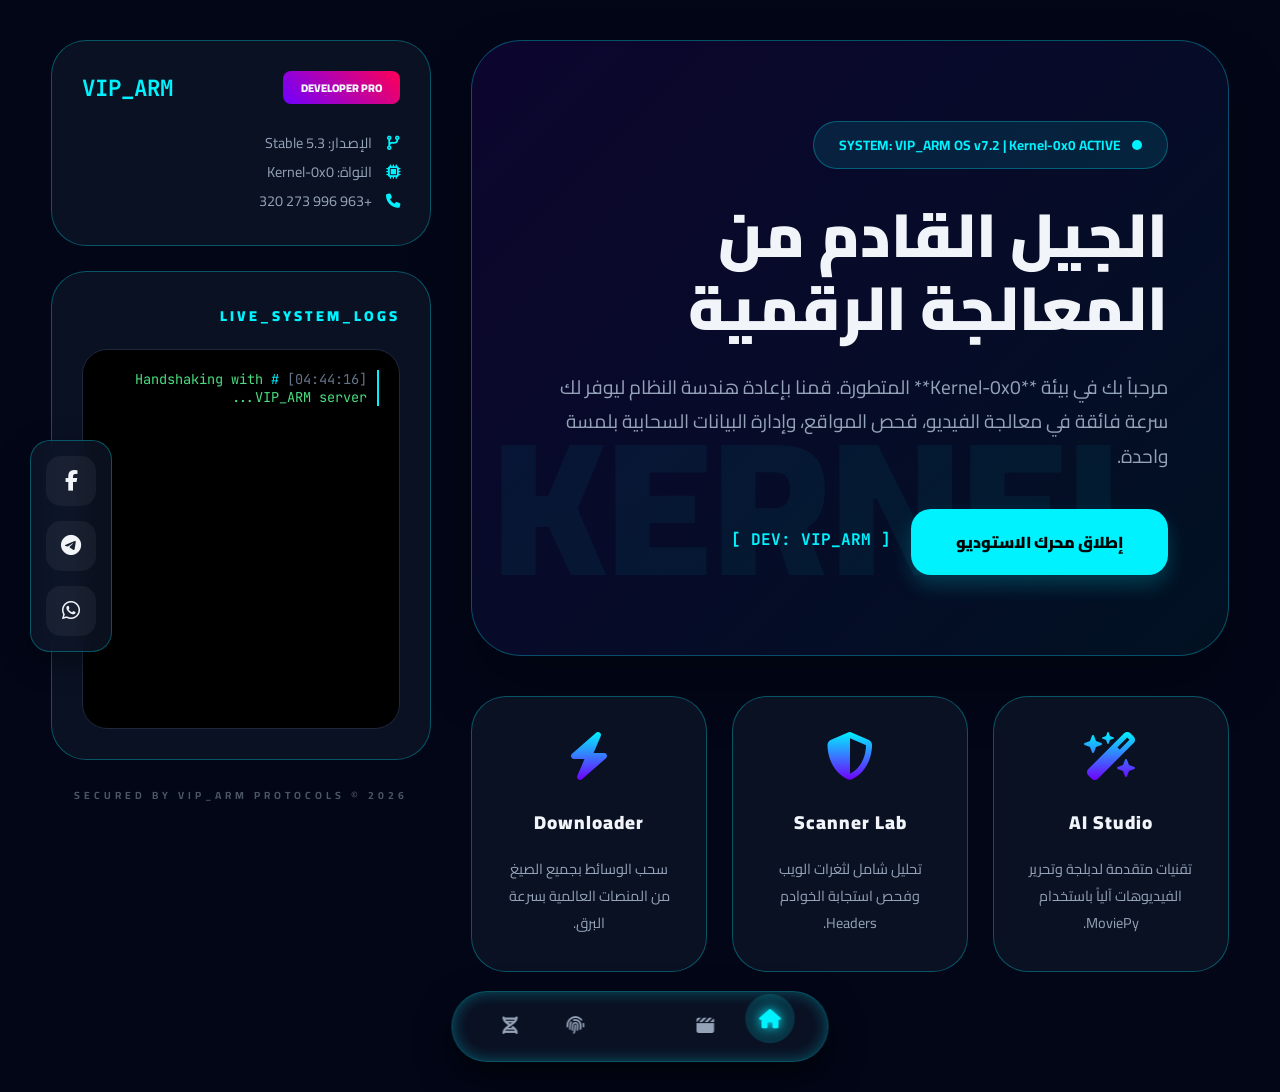
==== commit 36c3df33: "Build: Resolved dependencies, removed invalid pkgs, and updated Kernel-0x0 core4" ====
--- a/index.html
+++ b/index.html
@@ -15,14 +15,14 @@
             --secondary: #7000ff;
             --accent: #ff0055;
             --bg-dark: #020617;
-            --panel-bg: rgba(15, 23, 42, 0.6);
-            --border-glow: rgba(0, 242, 255, 0.2);
+            --panel-bg: rgba(15, 23, 42, 0.7);
+            --border-glow: rgba(0, 242, 255, 0.3);
             --text-main: #f1f5f9;
             --text-dim: #94a3b8;
-            --transition: all 0.5s cubic-bezier(0.23, 1, 0.32, 1);
-        }
-
-        * { margin: 0; padding: 0; box-sizing: border-box; }
+            --transition: all 0.4s cubic-bezier(0.175, 0.885, 0.32, 1.275);
+        }
+
+        * { margin: 0; padding: 0; box-sizing: border-box; outline: none; }
 
         body {
             background-color: var(--bg-dark);
@@ -33,338 +33,362 @@
             justify-content: center;
             align-items: center;
             overflow-x: hidden;
-            perspective: 1000px;
+            perspective: 1200px;
         }
 
         #matrix-bg {
             position: fixed;
             top: 0; left: 0; z-index: -1;
-            opacity: 0.15;
+            opacity: 0.12;
             filter: hue-rotate(180deg);
         }
 
-        /* --- Floating Navigation Capsule --- */
+        /* --- Modern Floating Navigation --- */
         .nav-capsule {
             position: fixed;
             bottom: 30px;
             left: 50%;
             transform: translateX(-50%);
             background: var(--panel-bg);
-            backdrop-filter: blur(25px);
-            padding: 10px 30px;
+            backdrop-filter: blur(20px);
+            padding: 12px 35px;
             border-radius: 100px;
             border: 1px solid var(--border-glow);
             display: flex;
-            gap: 15px;
+            gap: 20px;
             z-index: 2000;
-            box-shadow: 0 20px 50px rgba(0,0,0,0.5), 0 0 20px var(--border-glow);
+            box-shadow: 0 15px 35px rgba(0,0,0,0.6), inset 0 0 15px var(--border-glow);
         }
 
         .nav-link {
-            width: 50px;
-            height: 50px;
+            width: 45px;
+            height: 45px;
             display: flex;
             align-items: center;
             justify-content: center;
             color: var(--text-dim);
             text-decoration: none;
             border-radius: 50%;
-            font-size: 1.2rem;
+            font-size: 1.1rem;
             transition: var(--transition);
             position: relative;
         }
 
         .nav-link:hover, .nav-link.active {
             color: var(--primary);
-            background: rgba(0, 242, 255, 0.1);
-            transform: translateY(-10px);
+            background: rgba(0, 242, 255, 0.15);
+            transform: translateY(-8px) scale(1.1);
+            text-shadow: 0 0 10px var(--primary);
         }
 
         .nav-link::after {
             content: attr(data-tooltip);
             position: absolute;
-            top: -45px;
+            top: -50px;
             background: var(--primary);
-            color: black;
-            padding: 4px 12px;
-            border-radius: 6px;
-            font-size: 0.7rem;
+            color: #000;
+            padding: 5px 12px;
+            border-radius: 8px;
+            font-size: 0.75rem;
             font-weight: 900;
             opacity: 0;
             pointer-events: none;
             transition: var(--transition);
-        }
-
-        .nav-link:hover::after { opacity: 1; top: -55px; }
-
-        /* --- Floating Sidebar Info --- */
-        .side-info {
+            white-space: nowrap;
+        }
+
+        .nav-link:hover::after { opacity: 1; top: -60px; }
+
+        /* --- Developer Side Panel --- */
+        .dev-side-panel {
             position: fixed;
-            right: 30px;
+            left: 30px;
             top: 50%;
             transform: translateY(-50%);
-            width: 70px;
             display: flex;
             flex-direction: column;
-            gap: 20px;
+            gap: 15px;
             z-index: 1000;
         }
 
-        .info-hex {
-            width: 60px;
-            height: 60px;
+        .dev-social-card {
             background: var(--panel-bg);
+            border: 1px solid var(--border-glow);
+            padding: 15px;
+            border-radius: 20px;
             backdrop-filter: blur(10px);
-            border: 1px solid var(--border-glow);
+            display: flex;
+            flex-direction: column;
+            gap: 15px;
+            box-shadow: 0 10px 30px rgba(0,0,0,0.4);
+        }
+
+        .social-icon {
+            width: 50px;
+            height: 50px;
             display: flex;
             align-items: center;
             justify-content: center;
-            cursor: pointer;
-            clip-path: polygon(25% 0%, 75% 0%, 100% 50%, 75% 100%, 25% 100%, 0% 50%);
+            border-radius: 15px;
+            color: var(--text-main);
+            text-decoration: none;
+            font-size: 1.3rem;
             transition: var(--transition);
-        }
-
-        .info-hex:hover {
-            background: var(--primary);
-            color: black;
-            transform: scale(1.1) rotate(15deg);
-        }
-
-        /* --- Main Content Layout --- */
+            background: rgba(255,255,255,0.05);
+        }
+
+        .social-icon.fb:hover { background: #1877F2; transform: translateX(10px); }
+        .social-icon.tg:hover { background: #26A5E4; transform: translateX(10px); }
+        .social-icon.wa:hover { background: #25D366; transform: translateX(10px); }
+
+        /* --- Layout Structure --- */
         .content-container {
-            width: 90%;
+            width: 92%;
             max-width: 1400px;
-            padding-bottom: 120px;
+            padding: 40px 0 120px 0;
             display: grid;
             grid-template-columns: 1fr 380px;
-            gap: 30px;
-        }
-
+            gap: 40px;
+        }
+
+        /* --- Hero Section Evolution --- */
         .hero-section {
-            background: radial-gradient(circle at top right, rgba(112, 0, 255, 0.15), transparent);
-            border-radius: 40px;
-            padding: 60px;
+            background: linear-gradient(135deg, rgba(112, 0, 255, 0.1), rgba(0, 242, 255, 0.05));
+            border-radius: 50px;
+            padding: 80px 60px;
             border: 1px solid var(--border-glow);
             position: relative;
             overflow: hidden;
-            display: flex;
-            flex-direction: column;
-            justify-content: center;
+            box-shadow: 0 30px 60px rgba(0,0,0,0.3);
         }
 
         .hero-section::before {
-            content: 'KERNEL-0x0';
+            content: 'KERNEL';
             position: absolute;
-            top: -20px;
-            right: -20px;
-            font-size: 10rem;
+            bottom: -30px;
+            left: 20px;
+            font-size: 12rem;
             font-weight: 900;
-            opacity: 0.03;
+            color: var(--primary);
+            opacity: 0.05;
             pointer-events: none;
         }
 
         .status-pill {
             display: inline-flex;
             align-items: center;
-            gap: 10px;
+            gap: 12px;
             background: rgba(0, 242, 255, 0.1);
-            padding: 8px 20px;
-            border-radius: 50px;
+            padding: 10px 25px;
+            border-radius: 100px;
             color: var(--primary);
-            font-size: 0.8rem;
+            font-size: 0.85rem;
             font-weight: bold;
-            margin-bottom: 20px;
-            width: fit-content;
+            border: 1px solid var(--border-glow);
+            margin-bottom: 30px;
         }
 
         .pulse-dot {
-            width: 8px;
-            height: 8px;
+            width: 10px;
+            height: 10px;
             background: var(--primary);
             border-radius: 50%;
-            animation: pulse 1.5s infinite;
+            animation: pulse 2s infinite;
         }
 
         @keyframes pulse {
             0% { box-shadow: 0 0 0 0 rgba(0, 242, 255, 0.7); }
-            100% { box-shadow: 0 0 0 10px rgba(0, 242, 255, 0); }
-        }
-
-        /* --- Modern Grid Tools --- */
+            100% { box-shadow: 0 0 0 15px rgba(0, 242, 255, 0); }
+        }
+
+        /* --- Tools Grid --- */
         .tools-grid {
             display: grid;
             grid-template-columns: repeat(3, 1fr);
-            gap: 20px;
-            margin-top: 30px;
+            gap: 25px;
+            margin-top: 40px;
         }
 
         .neo-card {
             background: var(--panel-bg);
             border: 1px solid var(--border-glow);
-            border-radius: 30px;
-            padding: 30px;
+            border-radius: 35px;
+            padding: 35px;
             transition: var(--transition);
             position: relative;
-            overflow: hidden;
+            text-align: center;
             cursor: pointer;
         }
 
         .neo-card:hover {
-            background: rgba(255,255,255,0.05);
-            transform: translateY(-10px);
+            transform: translateY(-15px) rotateX(10deg);
             border-color: var(--primary);
+            box-shadow: 0 20px 40px rgba(0, 242, 255, 0.1);
         }
 
         .neo-card i {
-            font-size: 2.5rem;
-            background: linear-gradient(45deg, var(--primary), var(--secondary));
+            font-size: 3rem;
+            margin-bottom: 25px;
+            display: block;
+            background: linear-gradient(to bottom, var(--primary), var(--secondary));
             -webkit-background-clip: text;
             -webkit-text-fill-color: transparent;
-            margin-bottom: 20px;
-        }
-
-        /* --- Terminal / Activity Section --- */
+        }
+
+        /* --- Sidebar Vitals --- */
         .sidebar-vitals {
             display: flex;
             flex-direction: column;
-            gap: 20px;
+            gap: 25px;
         }
 
         .vital-box {
             background: var(--panel-bg);
-            border-radius: 30px;
-            padding: 25px;
-            border: 1px solid var(--border-glow);
+            border-radius: 35px;
+            padding: 30px;
+            border: 1px solid var(--border-glow);
+            backdrop-filter: blur(15px);
         }
 
         .terminal-modern {
             background: #000;
-            border-radius: 20px;
+            border-radius: 25px;
             padding: 20px;
             font-family: 'JetBrains Mono', monospace;
-            font-size: 0.8rem;
-            height: 400px;
+            font-size: 0.85rem;
+            height: 380px;
             overflow-y: auto;
             border: 1px solid #1e293b;
+            scrollbar-width: thin;
+            scrollbar-color: var(--primary) #000;
         }
 
         .dev-tag {
-            background: linear-gradient(90deg, var(--secondary), var(--accent));
-            padding: 5px 15px;
-            border-radius: 5px;
-            font-size: 0.6rem;
-            font-weight: bold;
-            letter-spacing: 1px;
-        }
-
-        /* --- Mobile Optimization --- */
-        @media (max-width: 1100px) {
-            .content-container { grid-template-columns: 1fr; width: 95%; padding-top: 80px;}
-            .side-info { display: none; }
-            .tools-grid { grid-template-columns: 1fr; }
-            .nav-capsule { width: 90%; justify-content: space-around; padding: 10px; }
+            background: linear-gradient(45deg, var(--secondary), var(--accent));
+            padding: 6px 18px;
+            border-radius: 8px;
+            font-size: 0.7rem;
+            font-weight: 900;
+            text-transform: uppercase;
         }
 
         .btn-modern {
             background: var(--primary);
             color: #000;
-            padding: 15px 40px;
-            border-radius: 15px;
+            padding: 18px 45px;
+            border-radius: 20px;
             text-decoration: none;
             font-weight: 900;
             display: inline-block;
-            margin-top: 30px;
+            margin-top: 35px;
             transition: var(--transition);
-            text-align: center;
+            box-shadow: 0 10px 20px rgba(0, 242, 255, 0.2);
         }
 
         .btn-modern:hover {
-            box-shadow: 0 0 30px var(--primary);
             transform: scale(1.05);
-        }
-
+            box-shadow: 0 0 40px var(--primary);
+        }
+
+        /* --- Responsiveness --- */
+        @media (max-width: 1200px) {
+            .content-container { grid-template-columns: 1fr; width: 95%; }
+            .dev-side-panel { display: none; }
+            .tools-grid { grid-template-columns: 1fr; }
+        }
     </style>
 </head>
 <body>
     <canvas id="matrix-bg"></canvas>
 
+    <!-- Developer Profile Side Panel -->
+    <div class="dev-side-panel">
+        <div class="dev-social-card">
+            <a href="https://www.facebook.com/lith.haker" target="_blank" class="social-icon fb" title="Facebook">
+                <i class="fab fa-facebook-f"></i>
+            </a>
+            <a href="https://t.me/MyVIP_2026_bot" target="_blank" class="social-icon tg" title="Telegram Bot">
+                <i class="fab fa-telegram-plane"></i>
+            </a>
+            <a href="https://wa.me/963996273320" target="_blank" class="social-icon wa" title="WhatsApp">
+                <i class="fab fa-whatsapp"></i>
+            </a>
+        </div>
+    </div>
+
     <!-- Floating Navigation -->
     <nav class="nav-capsule">
         <a href="/" class="nav-link active" data-tooltip="الرئيسية"><i class="fas fa-home"></i></a>
         <a href="/studio" class="nav-link" data-tooltip="STUDIO"><i class="fas fa-clapperboard"></i></a>
-        <a href="/downloader" class="nav-item nav-link" data-tooltip="التحميل"><i class="fas fa-arrow-down-to-bracket"></i></a>
+        <a href="/downloader" class="nav-link" data-tooltip="التحميل"><i class="fas fa-arrow-down-to-bracket"></i></a>
         <a href="/scanner" class="nav-link" data-tooltip="SECURITY"><i class="fas fa-fingerprint"></i></a>
         <a href="/forensic" class="nav-link" data-tooltip="FORENSIC"><i class="fas fa-dna"></i></a>
     </nav>
 
-    <!-- Sidebar Social Hex -->
-    <div class="side-info">
-        <div class="info-hex" onclick="window.open('https://t.me/MyVIP_2026_bot')"><i class="fab fa-telegram-plane"></i></div>
-        <div class="info-hex" onclick="window.open('https://wa.me/963996273320')"><i class="fab fa-whatsapp"></i></div>
-        <div class="info-hex" onclick="window.open('https://www.facebook.com/lith.haker')"><i class="fab fa-facebook-f"></i></div>
-    </div>
-
-    <!-- Main Content -->
+    <!-- Main Content Container -->
     <div class="content-container">
         
+        <!-- Center Body -->
         <div class="main-body">
             <section class="hero-section">
                 <div class="status-pill">
                     <div class="pulse-dot"></div>
                     SYSTEM: VIP_ARM OS v7.2 | Kernel-0x0 ACTIVE
                 </div>
-                <h1 style="font-size: 3.5rem; font-weight: 900; margin-bottom: 20px;">الجيل القادم من المعالجة الرقمية</h1>
-                <p style="font-size: 1.1rem; color: var(--text-dim); line-height: 1.8; max-width: 600px;">
+                <h1 style="font-size: 3.8rem; font-weight: 900; margin-bottom: 25px; line-height: 1.2;">الجيل القادم من المعالجة الرقمية</h1>
+                <p style="font-size: 1.2rem; color: var(--text-dim); line-height: 1.8; max-width: 650px;">
                     مرحباً بك في بيئة **Kernel-0x0** المتطورة. قمنا بإعادة هندسة النظام ليوفر لك سرعة فائقة في معالجة الفيديو، فحص المواقع، وإدارة البيانات السحابية بلمسة واحدة.
                 </p>
-                <div>
+                <div style="display: flex; gap: 20px; align-items: center;">
                     <a href="/studio" class="btn-modern">إطلاق محرك الاستوديو</a>
+                    <p style="margin-top: 30px; color: var(--primary); font-family: 'JetBrains Mono'; font-weight: bold;">[ DEV: VIP_ARM ]</p>
                 </div>
             </section>
 
             <div class="tools-grid">
-                <!-- Tool 1 -->
+                <!-- Card 1 -->
                 <div class="neo-card" onclick="location.href='/studio'">
                     <i class="fas fa-wand-magic-sparkles"></i>
-                    <h3>AI Studio</h3>
-                    <p style="color: var(--text-dim); font-size: 0.85rem; margin-top: 10px;">تقنيات متقدمة لدبلجة وتحرير الفيديوهات آلياً باستخدام MoviePy.</p>
-                </div>
-                <!-- Tool 2 -->
+                    <h3 style="font-weight: 900; letter-spacing: 1px;">AI Studio</h3>
+                    <p style="color: var(--text-dim); font-size: 0.9rem; margin-top: 15px;">تقنيات متقدمة لدبلجة وتحرير الفيديوهات آلياً باستخدام MoviePy.</p>
+                </div>
+                <!-- Card 2 -->
                 <div class="neo-card" onclick="location.href='/scanner'">
                     <i class="fas fa-shield-halved"></i>
-                    <h3>Scanner Lab</h3>
-                    <p style="color: var(--text-dim); font-size: 0.85rem; margin-top: 10px;">تحليل شامل لثغرات الويب وفحص استجابة الخوادم Headers.</p>
-                </div>
-                <!-- Tool 3 -->
+                    <h3 style="font-weight: 900; letter-spacing: 1px;">Scanner Lab</h3>
+                    <p style="color: var(--text-dim); font-size: 0.9rem; margin-top: 15px;">تحليل شامل لثغرات الويب وفحص استجابة الخوادم Headers.</p>
+                </div>
+                <!-- Card 3 -->
                 <div class="neo-card" onclick="location.href='/downloader'">
                     <i class="fas fa-bolt"></i>
-                    <h3>Downloader</h3>
-                    <p style="color: var(--text-dim); font-size: 0.85rem; margin-top: 10px;">سحب الوسائط بجميع الصيغ من المنصات العالمية بسرعة البرق.</p>
+                    <h3 style="font-weight: 900; letter-spacing: 1px;">Downloader</h3>
+                    <p style="color: var(--text-dim); font-size: 0.9rem; margin-top: 15px;">سحب الوسائط بجميع الصيغ من المنصات العالمية بسرعة البرق.</p>
                 </div>
             </div>
         </div>
 
+        <!-- Sidebar Section -->
         <aside class="sidebar-vitals">
             <div class="vital-box">
-                <div style="display: flex; justify-content: space-between; align-items: center; margin-bottom: 20px;">
+                <div style="display: flex; justify-content: space-between; align-items: center; margin-bottom: 25px;">
                     <span class="dev-tag">DEVELOPER PRO</span>
-                    <h3 style="font-family: 'JetBrains Mono'; color: var(--primary);">VIP_ARM</h3>
-                </div>
-                <div style="font-size: 0.8rem; color: var(--text-dim);">
-                    <p><i class="fas fa-code-branch" style="margin-left: 10px;"></i> الإصدار: 5.3 Stable</p>
-                    <p><i class="fas fa-microchip" style="margin-left: 10px;"></i> النواة: Kernel-0x0</p>
+                    <h3 style="font-family: 'JetBrains Mono'; color: var(--primary); font-size: 1.4rem;">VIP_ARM</h3>
+                </div>
+                <div style="font-size: 0.9rem; color: var(--text-dim); line-height: 2;">
+                    <p><i class="fas fa-code-branch" style="color: var(--primary); width: 25px;"></i> الإصدار: 5.3 Stable</p>
+                    <p><i class="fas fa-microchip" style="color: var(--primary); width: 25px;"></i> النواة: Kernel-0x0</p>
+                    <p><i class="fas fa-phone" style="color: var(--primary); width: 25px;"></i> +963 996 273 320</p>
                 </div>
             </div>
 
             <div class="vital-box">
-                <h4 style="margin-bottom: 15px; font-size: 0.9rem; color: var(--primary); letter-spacing: 2px;">LIVE_SYSTEM_LOGS</h4>
+                <h4 style="margin-bottom: 20px; font-size: 0.9rem; color: var(--primary); letter-spacing: 3px; font-weight: 900;">LIVE_SYSTEM_LOGS</h4>
                 <div class="terminal-modern" id="terminal">
-                    <!-- Logs injection -->
+                    <!-- Logs injection via JS -->
                 </div>
             </div>
 
-            <!-- Footer Small -->
-            <p style="text-align: center; font-size: 0.6rem; color: #444; letter-spacing: 3px; margin-top: 10px;">
+            <p style="text-align: center; font-size: 0.65rem; color: #4b5563; letter-spacing: 4px; font-weight: bold;">
                 SECURED BY VIP_ARM PROTOCOLS &copy; 2026
             </p>
         </aside>
@@ -372,14 +396,14 @@
     </div>
 
     <script>
-        // Matrix BG Effect
+        // Matrix Canvas Animation
         const canvas = document.getElementById('matrix-bg');
         const ctx = canvas.getContext('2d');
         let width = canvas.width = window.innerWidth;
         let height = canvas.height = window.innerHeight;
 
         const alphabet = "VIPARM01KERNEL0x0";
-        const fontSize = 16;
+        const fontSize = 17;
         const columns = width / fontSize;
         const rainDrops = Array.from({ length: columns }).fill(1);
 
@@ -396,15 +420,17 @@
                 rainDrops[i]++;
             });
         };
-        setInterval(draw, 30);
-
-        // Terminal Log Script
+        setInterval(draw, 35);
+
+        // Advanced Terminal Logs
         const logs = [
             "Handshaking with VIP_ARM server...",
             "Decrypting Kernel-0x0 protocols...",
             "Loading Neural Engine v5.3...",
             "Establishing Secure Tunnel...",
-            "User Identity: Authenticated",
+            "User Identity: VIP_ARM Authenticated",
+            "Checking Security Headers...",
+            "WhatsApp Bridge: Connected (+963...)",
             "Module [Studio] Ready.",
             "Scanning for updates... Done.",
             "System is currently OPTIMAL."
@@ -416,18 +442,20 @@
             const time = new Date().toLocaleTimeString([], {hour12: false});
             const p = document.createElement('p');
             p.style.color = "#4ade80";
-            p.style.marginBottom = "8px";
+            p.style.marginBottom = "10px";
+            p.style.borderRight = "2px solid var(--primary)";
+            p.style.paddingRight = "10px";
             p.innerHTML = `<span style="color: #64748b;">[${time}]</span> <span style="color: var(--primary);">#</span> ${logs[logIndex % logs.length]}`;
             terminal.appendChild(p);
             terminal.scrollTop = terminal.scrollHeight;
             logIndex++;
         }
-        setInterval(addLog, 2500);
+        setInterval(addLog, 2800);
         addLog();
 
         window.addEventListener('resize', () => {
-            canvas.width = window.innerWidth;
-            canvas.height = window.innerHeight;
+            width = canvas.width = window.innerWidth;
+            height = canvas.height = window.innerHeight;
         });
     </script>
 </body>
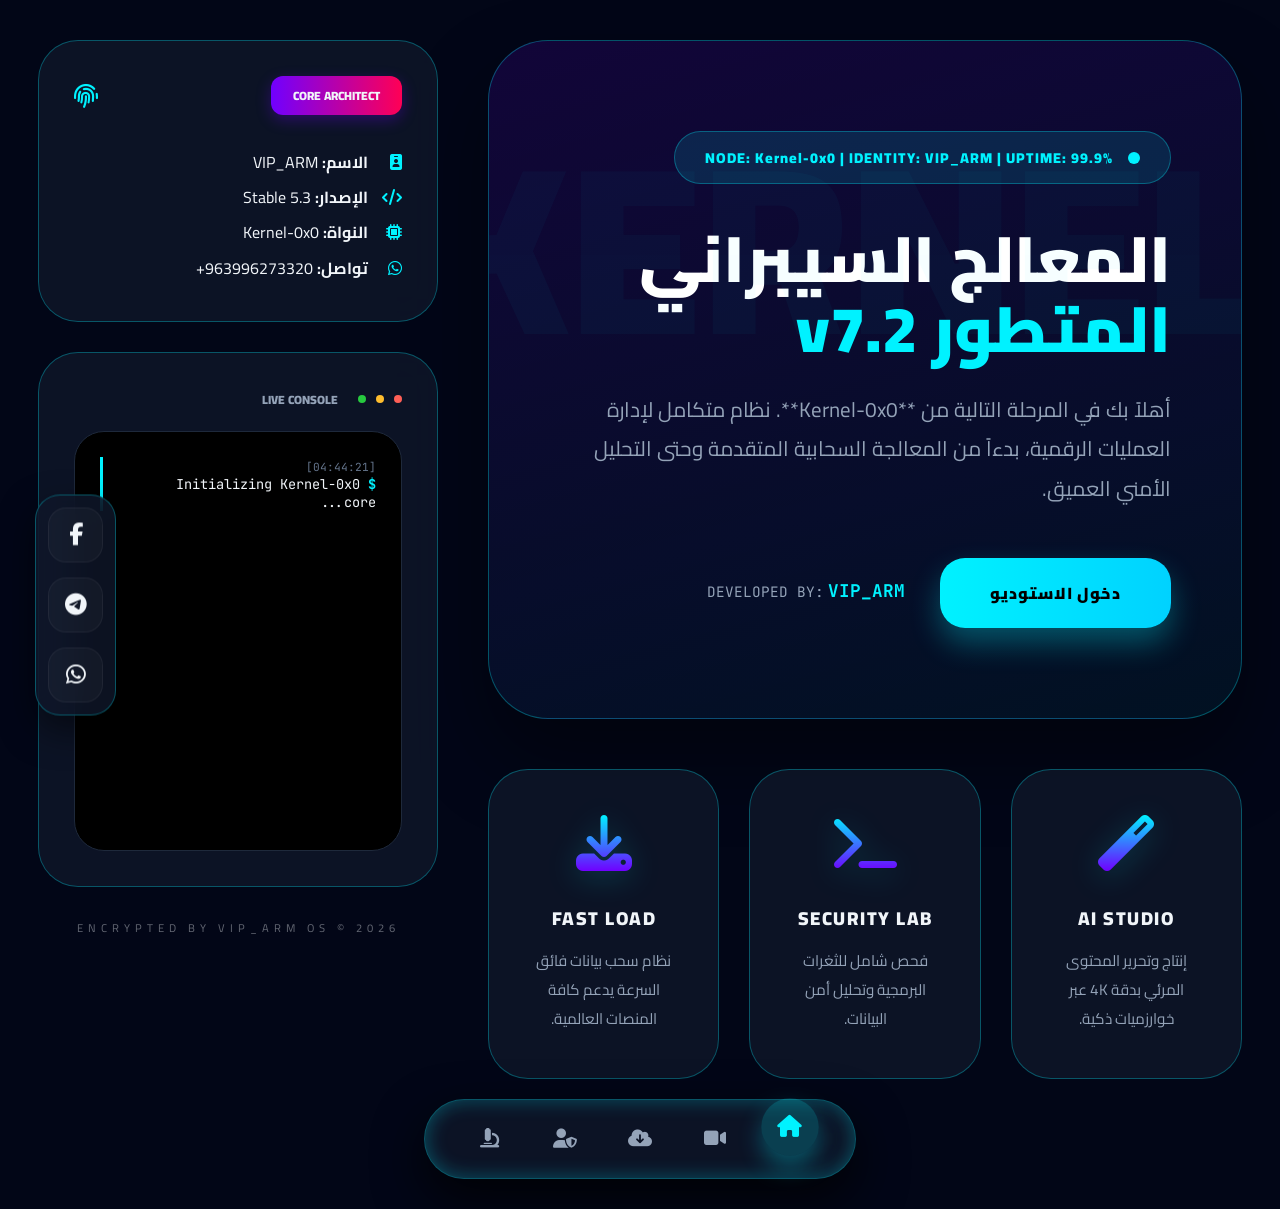
==== commit f78d84b0: "Build: Resolved dependencies, removed invalid pkgs, and updated Kernel-0x0 core5" ====
--- a/index.html
+++ b/index.html
@@ -15,11 +15,11 @@
             --secondary: #7000ff;
             --accent: #ff0055;
             --bg-dark: #020617;
-            --panel-bg: rgba(15, 23, 42, 0.7);
+            --panel-bg: rgba(15, 23, 42, 0.8);
             --border-glow: rgba(0, 242, 255, 0.3);
             --text-main: #f1f5f9;
             --text-dim: #94a3b8;
-            --transition: all 0.4s cubic-bezier(0.175, 0.885, 0.32, 1.275);
+            --transition: all 0.5s cubic-bezier(0.23, 1, 0.32, 1);
         }
 
         * { margin: 0; padding: 0; box-sizing: border-box; outline: none; }
@@ -33,14 +33,14 @@
             justify-content: center;
             align-items: center;
             overflow-x: hidden;
-            perspective: 1200px;
+            perspective: 1500px;
         }
 
         #matrix-bg {
             position: fixed;
             top: 0; left: 0; z-index: -1;
-            opacity: 0.12;
-            filter: hue-rotate(180deg);
+            opacity: 0.15;
+            filter: hue-rotate(160deg) brightness(1.2);
         }
 
         /* --- Modern Floating Navigation --- */
@@ -50,408 +50,437 @@
             left: 50%;
             transform: translateX(-50%);
             background: var(--panel-bg);
-            backdrop-filter: blur(20px);
-            padding: 12px 35px;
+            backdrop-filter: blur(25px);
+            padding: 14px 40px;
             border-radius: 100px;
             border: 1px solid var(--border-glow);
             display: flex;
-            gap: 20px;
+            gap: 25px;
             z-index: 2000;
-            box-shadow: 0 15px 35px rgba(0,0,0,0.6), inset 0 0 15px var(--border-glow);
+            box-shadow: 0 20px 50px rgba(0,0,0,0.8), inset 0 0 20px var(--border-glow);
         }
 
         .nav-link {
-            width: 45px;
-            height: 45px;
+            width: 50px;
+            height: 50px;
             display: flex;
             align-items: center;
             justify-content: center;
             color: var(--text-dim);
             text-decoration: none;
             border-radius: 50%;
-            font-size: 1.1rem;
+            font-size: 1.2rem;
             transition: var(--transition);
             position: relative;
         }
 
         .nav-link:hover, .nav-link.active {
             color: var(--primary);
-            background: rgba(0, 242, 255, 0.15);
-            transform: translateY(-8px) scale(1.1);
-            text-shadow: 0 0 10px var(--primary);
+            background: rgba(0, 242, 255, 0.2);
+            transform: translateY(-12px) scale(1.15);
+            box-shadow: 0 10px 20px rgba(0, 242, 255, 0.3);
         }
 
         .nav-link::after {
             content: attr(data-tooltip);
             position: absolute;
-            top: -50px;
-            background: var(--primary);
+            top: -55px;
+            background: linear-gradient(45deg, var(--primary), var(--secondary));
             color: #000;
-            padding: 5px 12px;
-            border-radius: 8px;
-            font-size: 0.75rem;
+            padding: 6px 14px;
+            border-radius: 10px;
+            font-size: 0.8rem;
             font-weight: 900;
             opacity: 0;
             pointer-events: none;
             transition: var(--transition);
             white-space: nowrap;
-        }
-
-        .nav-link:hover::after { opacity: 1; top: -60px; }
-
-        /* --- Developer Side Panel --- */
+            box-shadow: 0 5px 15px rgba(0,0,0,0.4);
+        }
+
+        .nav-link:hover::after { opacity: 1; top: -65px; }
+
+        /* --- Enhanced Developer Side Panel --- */
         .dev-side-panel {
             position: fixed;
-            left: 30px;
+            left: 35px;
             top: 50%;
             transform: translateY(-50%);
             display: flex;
             flex-direction: column;
-            gap: 15px;
+            gap: 20px;
             z-index: 1000;
         }
 
-        .dev-social-card {
-            background: var(--panel-bg);
-            border: 1px solid var(--border-glow);
-            padding: 15px;
-            border-radius: 20px;
-            backdrop-filter: blur(10px);
+        .social-container {
             display: flex;
             flex-direction: column;
             gap: 15px;
-            box-shadow: 0 10px 30px rgba(0,0,0,0.4);
+            background: var(--panel-bg);
+            padding: 12px;
+            border-radius: 25px;
+            border: 1px solid var(--border-glow);
+            backdrop-filter: blur(15px);
+            box-shadow: 0 15px 35px rgba(0,0,0,0.5);
         }
 
         .social-icon {
-            width: 50px;
-            height: 50px;
+            width: 55px;
+            height: 55px;
             display: flex;
             align-items: center;
             justify-content: center;
-            border-radius: 15px;
+            border-radius: 18px;
             color: var(--text-main);
             text-decoration: none;
-            font-size: 1.3rem;
-            transition: var(--transition);
-            background: rgba(255,255,255,0.05);
-        }
-
-        .social-icon.fb:hover { background: #1877F2; transform: translateX(10px); }
-        .social-icon.tg:hover { background: #26A5E4; transform: translateX(10px); }
-        .social-icon.wa:hover { background: #25D366; transform: translateX(10px); }
+            font-size: 1.4rem;
+            transition: var(--transition);
+            background: rgba(255,255,255,0.03);
+            border: 1px solid rgba(255,255,255,0.05);
+        }
+
+        .social-icon.fb:hover { background: #1877F2; transform: rotate(15deg) scale(1.1); box-shadow: 0 0 25px #1877F2; }
+        .social-icon.tg:hover { background: #26A5E4; transform: rotate(-15deg) scale(1.1); box-shadow: 0 0 25px #26A5E4; }
+        .social-icon.wa:hover { background: #25D366; transform: translateY(-5px) scale(1.1); box-shadow: 0 0 25px #25D366; }
 
         /* --- Layout Structure --- */
         .content-container {
-            width: 92%;
-            max-width: 1400px;
-            padding: 40px 0 120px 0;
+            width: 94%;
+            max-width: 1500px;
+            padding: 40px 0 130px 0;
             display: grid;
-            grid-template-columns: 1fr 380px;
-            gap: 40px;
+            grid-template-columns: 1fr 400px;
+            gap: 50px;
         }
 
         /* --- Hero Section Evolution --- */
         .hero-section {
-            background: linear-gradient(135deg, rgba(112, 0, 255, 0.1), rgba(0, 242, 255, 0.05));
-            border-radius: 50px;
-            padding: 80px 60px;
+            background: linear-gradient(165deg, rgba(112, 0, 255, 0.15), rgba(0, 242, 255, 0.05));
+            border-radius: 60px;
+            padding: 90px 70px;
             border: 1px solid var(--border-glow);
             position: relative;
             overflow: hidden;
-            box-shadow: 0 30px 60px rgba(0,0,0,0.3);
+            box-shadow: 0 40px 80px rgba(0,0,0,0.4);
         }
 
         .hero-section::before {
             content: 'KERNEL';
             position: absolute;
-            bottom: -30px;
-            left: 20px;
-            font-size: 12rem;
+            top: -20px;
+            right: -20px;
+            font-size: 15rem;
             font-weight: 900;
             color: var(--primary);
-            opacity: 0.05;
+            opacity: 0.03;
             pointer-events: none;
         }
 
         .status-pill {
             display: inline-flex;
             align-items: center;
-            gap: 12px;
-            background: rgba(0, 242, 255, 0.1);
-            padding: 10px 25px;
+            gap: 15px;
+            background: rgba(0, 242, 255, 0.12);
+            padding: 12px 30px;
             border-radius: 100px;
             color: var(--primary);
-            font-size: 0.85rem;
-            font-weight: bold;
-            border: 1px solid var(--border-glow);
-            margin-bottom: 30px;
+            font-size: 0.9rem;
+            font-weight: 900;
+            border: 1px solid var(--border-glow);
+            margin-bottom: 40px;
+            letter-spacing: 1px;
         }
 
         .pulse-dot {
-            width: 10px;
-            height: 10px;
+            width: 12px;
+            height: 12px;
             background: var(--primary);
             border-radius: 50%;
-            animation: pulse 2s infinite;
+            animation: pulse 2.5s infinite;
         }
 
         @keyframes pulse {
-            0% { box-shadow: 0 0 0 0 rgba(0, 242, 255, 0.7); }
-            100% { box-shadow: 0 0 0 15px rgba(0, 242, 255, 0); }
+            0% { box-shadow: 0 0 0 0 rgba(0, 242, 255, 0.8); }
+            100% { box-shadow: 0 0 0 20px rgba(0, 242, 255, 0); }
         }
 
         /* --- Tools Grid --- */
         .tools-grid {
             display: grid;
             grid-template-columns: repeat(3, 1fr);
-            gap: 25px;
-            margin-top: 40px;
+            gap: 30px;
+            margin-top: 50px;
         }
 
         .neo-card {
             background: var(--panel-bg);
             border: 1px solid var(--border-glow);
-            border-radius: 35px;
-            padding: 35px;
+            border-radius: 40px;
+            padding: 45px 35px;
             transition: var(--transition);
             position: relative;
             text-align: center;
-            cursor: pointer;
+            overflow: hidden;
+        }
+
+        .neo-card::before {
+            content: '';
+            position: absolute;
+            top: 0; left: 0; width: 100%; height: 100%;
+            background: linear-gradient(135deg, transparent, rgba(0, 242, 255, 0.05));
+            opacity: 0;
+            transition: var(--transition);
         }
 
         .neo-card:hover {
-            transform: translateY(-15px) rotateX(10deg);
+            transform: translateY(-20px) scale(1.02);
             border-color: var(--primary);
-            box-shadow: 0 20px 40px rgba(0, 242, 255, 0.1);
-        }
+            box-shadow: 0 25px 50px rgba(0, 242, 255, 0.15);
+        }
+
+        .neo-card:hover::before { opacity: 1; }
 
         .neo-card i {
-            font-size: 3rem;
-            margin-bottom: 25px;
+            font-size: 3.5rem;
+            margin-bottom: 30px;
             display: block;
-            background: linear-gradient(to bottom, var(--primary), var(--secondary));
+            background: linear-gradient(180deg, var(--primary), var(--secondary));
             -webkit-background-clip: text;
             -webkit-text-fill-color: transparent;
-        }
-
-        /* --- Sidebar Vitals --- */
+            filter: drop-shadow(0 5px 15px rgba(0, 242, 255, 0.2));
+        }
+
+        /* --- Sidebar Vitals Evolution --- */
         .sidebar-vitals {
             display: flex;
             flex-direction: column;
-            gap: 25px;
+            gap: 30px;
         }
 
         .vital-box {
             background: var(--panel-bg);
-            border-radius: 35px;
-            padding: 30px;
-            border: 1px solid var(--border-glow);
-            backdrop-filter: blur(15px);
+            border-radius: 40px;
+            padding: 35px;
+            border: 1px solid var(--border-glow);
+            backdrop-filter: blur(20px);
+            position: relative;
         }
 
         .terminal-modern {
             background: #000;
-            border-radius: 25px;
-            padding: 20px;
+            border-radius: 30px;
+            padding: 25px;
             font-family: 'JetBrains Mono', monospace;
             font-size: 0.85rem;
-            height: 380px;
+            height: 420px;
             overflow-y: auto;
             border: 1px solid #1e293b;
-            scrollbar-width: thin;
-            scrollbar-color: var(--primary) #000;
+            box-shadow: inset 0 0 20px rgba(0,0,0,0.8);
         }
 
         .dev-tag {
-            background: linear-gradient(45deg, var(--secondary), var(--accent));
-            padding: 6px 18px;
-            border-radius: 8px;
-            font-size: 0.7rem;
+            background: linear-gradient(90deg, var(--secondary), var(--accent));
+            padding: 8px 22px;
+            border-radius: 12px;
+            font-size: 0.75rem;
             font-weight: 900;
-            text-transform: uppercase;
+            box-shadow: 0 5px 15px rgba(112, 0, 255, 0.3);
         }
 
         .btn-modern {
-            background: var(--primary);
+            background: linear-gradient(90deg, var(--primary), #00d2ff);
             color: #000;
-            padding: 18px 45px;
-            border-radius: 20px;
+            padding: 20px 50px;
+            border-radius: 25px;
             text-decoration: none;
             font-weight: 900;
             display: inline-block;
-            margin-top: 35px;
-            transition: var(--transition);
-            box-shadow: 0 10px 20px rgba(0, 242, 255, 0.2);
+            margin-top: 40px;
+            transition: var(--transition);
+            box-shadow: 0 15px 30px rgba(0, 242, 255, 0.3);
+            text-transform: uppercase;
+            letter-spacing: 1px;
         }
 
         .btn-modern:hover {
-            transform: scale(1.05);
-            box-shadow: 0 0 40px var(--primary);
-        }
-
-        /* --- Responsiveness --- */
+            transform: scale(1.08) translateY(-5px);
+            box-shadow: 0 0 50px var(--primary);
+        }
+
+        /* --- Custom Scrollbar --- */
+        ::-webkit-scrollbar { width: 6px; }
+        ::-webkit-scrollbar-track { background: var(--bg-dark); }
+        ::-webkit-scrollbar-thumb { background: var(--primary); border-radius: 10px; }
+
         @media (max-width: 1200px) {
-            .content-container { grid-template-columns: 1fr; width: 95%; }
+            .content-container { grid-template-columns: 1fr; }
             .dev-side-panel { display: none; }
             .tools-grid { grid-template-columns: 1fr; }
+            .hero-section { padding: 50px 30px; }
         }
     </style>
 </head>
 <body>
     <canvas id="matrix-bg"></canvas>
 
-    <!-- Developer Profile Side Panel -->
+    <!-- Interactive Developer Profile Panel -->
     <div class="dev-side-panel">
-        <div class="dev-social-card">
-            <a href="https://www.facebook.com/lith.haker" target="_blank" class="social-icon fb" title="Facebook">
+        <div class="social-container">
+            <a href="https://www.facebook.com/lith.haker" target="_blank" class="social-icon fb" title="Facebook Profile">
                 <i class="fab fa-facebook-f"></i>
             </a>
-            <a href="https://t.me/MyVIP_2026_bot" target="_blank" class="social-icon tg" title="Telegram Bot">
+            <a href="https://t.me/MyVIP_2026_bot" target="_blank" class="social-icon tg" title="Telegram Intelligence Bot">
                 <i class="fab fa-telegram-plane"></i>
             </a>
-            <a href="https://wa.me/963996273320" target="_blank" class="social-icon wa" title="WhatsApp">
+            <a href="https://wa.me/963996273320" target="_blank" class="social-icon wa" title="WhatsApp Direct">
                 <i class="fab fa-whatsapp"></i>
             </a>
         </div>
     </div>
 
-    <!-- Floating Navigation -->
+    <!-- Main Navigation Hub -->
     <nav class="nav-capsule">
-        <a href="/" class="nav-link active" data-tooltip="الرئيسية"><i class="fas fa-home"></i></a>
-        <a href="/studio" class="nav-link" data-tooltip="STUDIO"><i class="fas fa-clapperboard"></i></a>
-        <a href="/downloader" class="nav-link" data-tooltip="التحميل"><i class="fas fa-arrow-down-to-bracket"></i></a>
-        <a href="/scanner" class="nav-link" data-tooltip="SECURITY"><i class="fas fa-fingerprint"></i></a>
-        <a href="/forensic" class="nav-link" data-tooltip="FORENSIC"><i class="fas fa-dna"></i></a>
+        <a href="/" class="nav-link active" data-tooltip="CORE SYSTEM"><i class="fas fa-home"></i></a>
+        <a href="/studio" class="nav-link" data-tooltip="VIDEO STUDIO"><i class="fas fa-video"></i></a>
+        <a href="/downloader" class="nav-link" data-tooltip="CLOUD DOWNLOAD"><i class="fas fa-cloud-arrow-down"></i></a>
+        <a href="/scanner" class="nav-link" data-tooltip="CYBER SCANNER"><i class="fas fa-user-shield"></i></a>
+        <a href="/forensic" class="nav-link" data-tooltip="DIGITAL DNA"><i class="fas fa-microscope"></i></a>
     </nav>
 
-    <!-- Main Content Container -->
+    <!-- Primary Layout -->
     <div class="content-container">
         
-        <!-- Center Body -->
-        <div class="main-body">
+        <main class="main-body">
+            <!-- Hero Cyber Section -->
             <section class="hero-section">
                 <div class="status-pill">
                     <div class="pulse-dot"></div>
-                    SYSTEM: VIP_ARM OS v7.2 | Kernel-0x0 ACTIVE
-                </div>
-                <h1 style="font-size: 3.8rem; font-weight: 900; margin-bottom: 25px; line-height: 1.2;">الجيل القادم من المعالجة الرقمية</h1>
-                <p style="font-size: 1.2rem; color: var(--text-dim); line-height: 1.8; max-width: 650px;">
-                    مرحباً بك في بيئة **Kernel-0x0** المتطورة. قمنا بإعادة هندسة النظام ليوفر لك سرعة فائقة في معالجة الفيديو، فحص المواقع، وإدارة البيانات السحابية بلمسة واحدة.
+                    NODE: Kernel-0x0 | IDENTITY: VIP_ARM | UPTIME: 99.9%
+                </div>
+                <h1 style="font-size: 4rem; font-weight: 900; margin-bottom: 25px; line-height: 1.1; color: #fff;">
+                    المعالج السيبراني <br><span style="color: var(--primary);">المتطور v7.2</span>
+                </h1>
+                <p style="font-size: 1.3rem; color: var(--text-dim); line-height: 1.9; max-width: 700px; margin-bottom: 10px;">
+                    أهلاً بك في المرحلة التالية من **Kernel-0x0**. نظام متكامل لإدارة العمليات الرقمية، بدءاً من المعالجة السحابية المتقدمة وحتى التحليل الأمني العميق.
                 </p>
-                <div style="display: flex; gap: 20px; align-items: center;">
-                    <a href="/studio" class="btn-modern">إطلاق محرك الاستوديو</a>
-                    <p style="margin-top: 30px; color: var(--primary); font-family: 'JetBrains Mono'; font-weight: bold;">[ DEV: VIP_ARM ]</p>
+                <div style="display: flex; gap: 25px; align-items: center;">
+                    <a href="/studio" class="btn-modern">دخول الاستوديو</a>
+                    <div style="margin-top: 35px;">
+                        <span style="color: var(--text-dim); font-family: 'JetBrains Mono'; font-size: 0.9rem;">DEVELOPED BY:</span>
+                        <span style="color: var(--primary); font-family: 'JetBrains Mono'; font-weight: bold; margin-right: 10px; font-size: 1.1rem;">VIP_ARM</span>
+                    </div>
                 </div>
             </section>
 
+            <!-- Tools Orchestrator -->
             <div class="tools-grid">
-                <!-- Card 1 -->
                 <div class="neo-card" onclick="location.href='/studio'">
-                    <i class="fas fa-wand-magic-sparkles"></i>
-                    <h3 style="font-weight: 900; letter-spacing: 1px;">AI Studio</h3>
-                    <p style="color: var(--text-dim); font-size: 0.9rem; margin-top: 15px;">تقنيات متقدمة لدبلجة وتحرير الفيديوهات آلياً باستخدام MoviePy.</p>
-                </div>
-                <!-- Card 2 -->
+                    <i class="fas fa-magic"></i>
+                    <h3 style="font-weight: 900; letter-spacing: 1.5px; margin-bottom: 10px;">AI STUDIO</h3>
+                    <p style="color: var(--text-dim); font-size: 0.95rem;">إنتاج وتحرير المحتوى المرئي بدقة 4K عبر خوارزميات ذكية.</p>
+                </div>
                 <div class="neo-card" onclick="location.href='/scanner'">
-                    <i class="fas fa-shield-halved"></i>
-                    <h3 style="font-weight: 900; letter-spacing: 1px;">Scanner Lab</h3>
-                    <p style="color: var(--text-dim); font-size: 0.9rem; margin-top: 15px;">تحليل شامل لثغرات الويب وفحص استجابة الخوادم Headers.</p>
-                </div>
-                <!-- Card 3 -->
+                    <i class="fas fa-terminal"></i>
+                    <h3 style="font-weight: 900; letter-spacing: 1.5px; margin-bottom: 10px;">SECURITY LAB</h3>
+                    <p style="color: var(--text-dim); font-size: 0.95rem;">فحص شامل للثغرات البرمجية وتحليل أمن البيانات.</p>
+                </div>
                 <div class="neo-card" onclick="location.href='/downloader'">
-                    <i class="fas fa-bolt"></i>
-                    <h3 style="font-weight: 900; letter-spacing: 1px;">Downloader</h3>
-                    <p style="color: var(--text-dim); font-size: 0.9rem; margin-top: 15px;">سحب الوسائط بجميع الصيغ من المنصات العالمية بسرعة البرق.</p>
+                    <i class="fas fa-download"></i>
+                    <h3 style="font-weight: 900; letter-spacing: 1.5px; margin-bottom: 10px;">FAST LOAD</h3>
+                    <p style="color: var(--text-dim); font-size: 0.95rem;">نظام سحب بيانات فائق السرعة يدعم كافة المنصات العالمية.</p>
                 </div>
             </div>
-        </div>
-
-        <!-- Sidebar Section -->
+        </main>
+
+        <!-- Dynamic Sidebar -->
         <aside class="sidebar-vitals">
+            <!-- Developer Metadata -->
             <div class="vital-box">
-                <div style="display: flex; justify-content: space-between; align-items: center; margin-bottom: 25px;">
-                    <span class="dev-tag">DEVELOPER PRO</span>
-                    <h3 style="font-family: 'JetBrains Mono'; color: var(--primary); font-size: 1.4rem;">VIP_ARM</h3>
-                </div>
-                <div style="font-size: 0.9rem; color: var(--text-dim); line-height: 2;">
-                    <p><i class="fas fa-code-branch" style="color: var(--primary); width: 25px;"></i> الإصدار: 5.3 Stable</p>
-                    <p><i class="fas fa-microchip" style="color: var(--primary); width: 25px;"></i> النواة: Kernel-0x0</p>
-                    <p><i class="fas fa-phone" style="color: var(--primary); width: 25px;"></i> +963 996 273 320</p>
+                <div style="display: flex; justify-content: space-between; align-items: center; margin-bottom: 30px;">
+                    <span class="dev-tag">CORE ARCHITECT</span>
+                    <i class="fas fa-fingerprint" style="color: var(--primary); font-size: 1.5rem;"></i>
+                </div>
+                <div style="font-size: 1rem; color: var(--text-main); line-height: 2.2;">
+                    <p><i class="fas fa-id-badge" style="color: var(--primary); width: 30px;"></i> <strong>الاسم:</strong> VIP_ARM</p>
+                    <p><i class="fas fa-code" style="color: var(--primary); width: 30px;"></i> <strong>الإصدار:</strong> 5.3 Stable</p>
+                    <p><i class="fas fa-microchip" style="color: var(--primary); width: 30px;"></i> <strong>النواة:</strong> Kernel-0x0</p>
+                    <p><i class="fab fa-whatsapp" style="color: var(--primary); width: 30px;"></i> <strong>تواصل:</strong> 963996273320+</p>
                 </div>
             </div>
 
+            <!-- Real-time Logic Terminal -->
             <div class="vital-box">
-                <h4 style="margin-bottom: 20px; font-size: 0.9rem; color: var(--primary); letter-spacing: 3px; font-weight: 900;">LIVE_SYSTEM_LOGS</h4>
-                <div class="terminal-modern" id="terminal">
-                    <!-- Logs injection via JS -->
-                </div>
+                <div style="display: flex; align-items: center; gap: 10px; margin-bottom: 20px;">
+                    <div style="width: 8px; height: 8px; background: #ff5f56; border-radius: 50%;"></div>
+                    <div style="width: 8px; height: 8px; background: #ffbd2e; border-radius: 50%;"></div>
+                    <div style="width: 8px; height: 8px; background: #27c93f; border-radius: 50%;"></div>
+                    <span style="font-size: 0.75rem; color: var(--text-dim); font-weight: 900; margin-right: 10px;">LIVE CONSOLE</span>
+                </div>
+                <div class="terminal-modern" id="terminal"></div>
             </div>
 
-            <p style="text-align: center; font-size: 0.65rem; color: #4b5563; letter-spacing: 4px; font-weight: bold;">
-                SECURED BY VIP_ARM PROTOCOLS &copy; 2026
-            </p>
+            <div style="text-align: center; opacity: 0.4; font-size: 0.7rem; letter-spacing: 5px;">
+                ENCRYPTED BY VIP_ARM OS &copy; 2026
+            </div>
         </aside>
 
     </div>
 
     <script>
-        // Matrix Canvas Animation
+        // Enhanced Matrix Stream
         const canvas = document.getElementById('matrix-bg');
         const ctx = canvas.getContext('2d');
         let width = canvas.width = window.innerWidth;
         let height = canvas.height = window.innerHeight;
 
-        const alphabet = "VIPARM01KERNEL0x0";
-        const fontSize = 17;
+        const symbols = "VIPARM01KERNEL0x0";
+        const fontSize = 18;
         const columns = width / fontSize;
-        const rainDrops = Array.from({ length: columns }).fill(1);
-
-        const draw = () => {
-            ctx.fillStyle = 'rgba(2, 6, 23, 0.05)';
+        const drops = Array(Math.floor(columns)).fill(1);
+
+        function drawMatrix() {
+            ctx.fillStyle = 'rgba(2, 6, 23, 0.08)';
             ctx.fillRect(0, 0, width, height);
             ctx.fillStyle = '#00f2ff';
             ctx.font = fontSize + 'px monospace';
 
-            rainDrops.forEach((y, i) => {
-                const text = alphabet.charAt(Math.floor(Math.random() * alphabet.length));
+            drops.forEach((y, i) => {
+                const text = symbols.charAt(Math.floor(Math.random() * symbols.length));
                 ctx.fillText(text, i * fontSize, y * fontSize);
-                if (y * fontSize > height && Math.random() > 0.975) rainDrops[i] = 0;
-                rainDrops[i]++;
+                if (y * fontSize > height && Math.random() > 0.98) drops[i] = 0;
+                drops[i]++;
             });
-        };
-        setInterval(draw, 35);
-
-        // Advanced Terminal Logs
-        const logs = [
-            "Handshaking with VIP_ARM server...",
-            "Decrypting Kernel-0x0 protocols...",
-            "Loading Neural Engine v5.3...",
-            "Establishing Secure Tunnel...",
-            "User Identity: VIP_ARM Authenticated",
-            "Checking Security Headers...",
-            "WhatsApp Bridge: Connected (+963...)",
-            "Module [Studio] Ready.",
-            "Scanning for updates... Done.",
-            "System is currently OPTIMAL."
+        }
+        setInterval(drawMatrix, 40);
+
+        // Advanced Console Logic
+        const logData = [
+            "Initializing Kernel-0x0 core...",
+            "Loading VIP_ARM security layers...",
+            "Facebook API: Connected [lith.haker]",
+            "Telegram Bot Protocol: Online (v2026)",
+            "WhatsApp Bridge: Ready [+963...]",
+            "Memory Check: 100% Integrity",
+            "System Status: OPTIMAL",
+            "Establishing neural link with server...",
+            "Welcome Back, Developer VIP_ARM."
         ];
-        let logIndex = 0;
-        const terminal = document.getElementById('terminal');
-
-        function addLog() {
-            const time = new Date().toLocaleTimeString([], {hour12: false});
-            const p = document.createElement('p');
-            p.style.color = "#4ade80";
-            p.style.marginBottom = "10px";
-            p.style.borderRight = "2px solid var(--primary)";
-            p.style.paddingRight = "10px";
-            p.innerHTML = `<span style="color: #64748b;">[${time}]</span> <span style="color: var(--primary);">#</span> ${logs[logIndex % logs.length]}`;
-            terminal.appendChild(p);
-            terminal.scrollTop = terminal.scrollHeight;
-            logIndex++;
-        }
-        setInterval(addLog, 2800);
-        addLog();
+        let count = 0;
+        const term = document.getElementById('terminal');
+
+        function pushLog() {
+            const time = new Date().toLocaleTimeString([], {hour12: false, hour: '2-digit', minute:'2-digit', second:'2-digit'});
+            const line = document.createElement('div');
+            line.style.marginBottom = "12px";
+            line.style.borderLeft = "3px solid var(--primary)";
+            line.style.paddingLeft = "12px";
+            line.innerHTML = `<span style="color: #64748b; font-size: 0.7rem;">[${time}]</span> <br> <span style="color: var(--primary); font-weight:bold;">$</span> ${logData[count % logData.length]}`;
+            term.appendChild(line);
+            term.scrollTop = term.scrollHeight;
+            count++;
+        }
+        setInterval(pushLog, 3000);
+        pushLog();
 
         window.addEventListener('resize', () => {
             width = canvas.width = window.innerWidth;
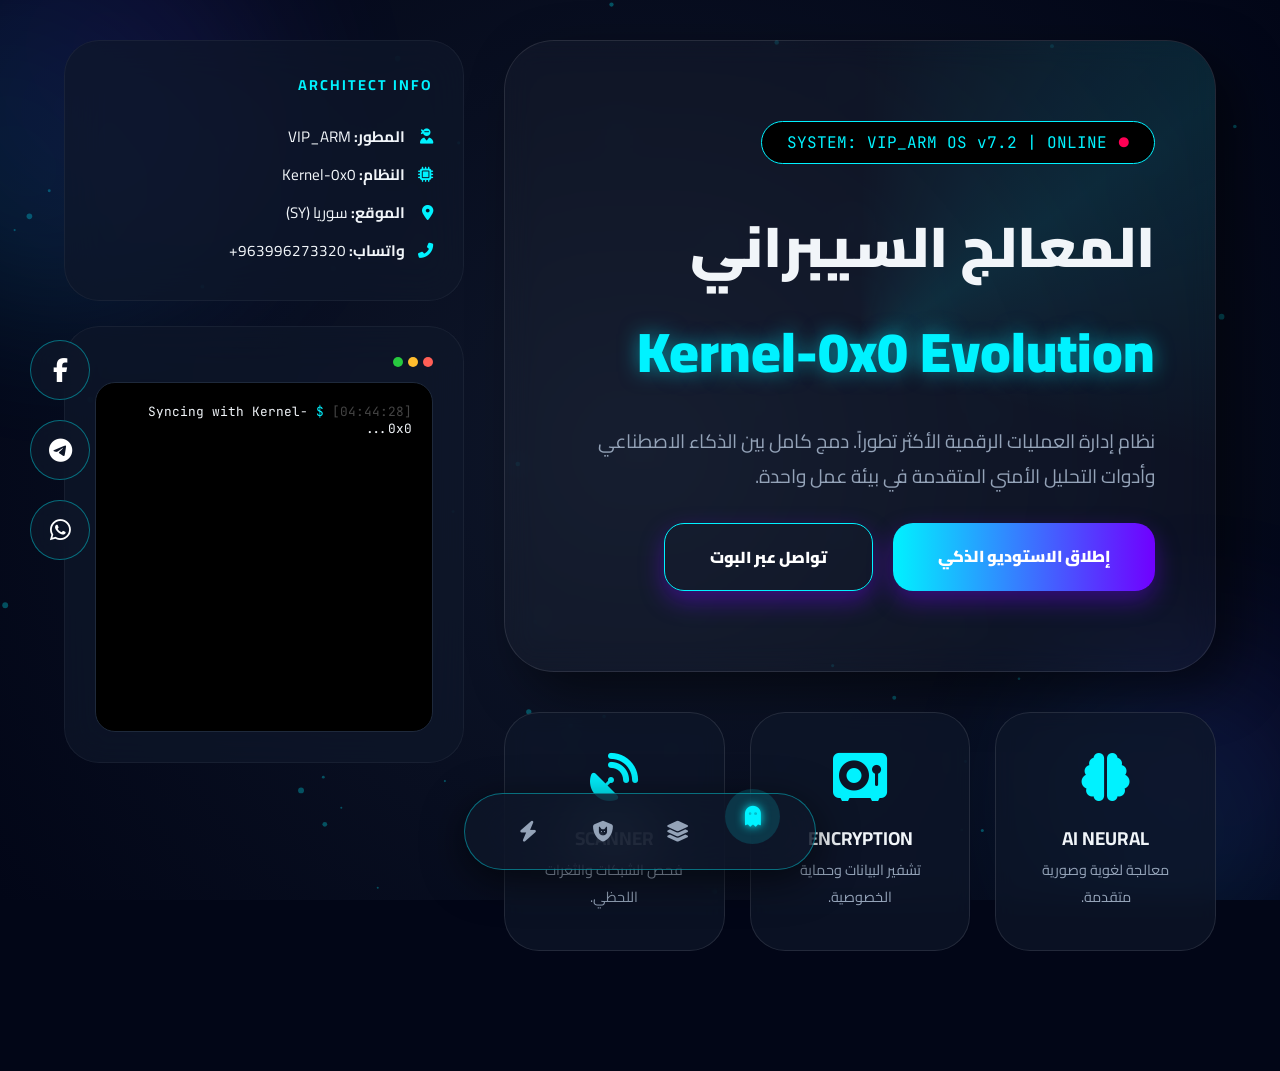
==== commit 1ab130fc: "Build: Resolved dependencies, removed invalid pkgs, and updated Kernel-0x0 core" ====
--- a/index.html
+++ b/index.html
@@ -3,7 +3,7 @@
 <head>
     <meta charset="UTF-8">
     <meta name="viewport" content="width=device-width, initial-scale=1.0">
-    <title>Kernel-0x0 | VIP_ARM OS Evolution</title>
+    <title>Kernel-0x0 | VIP_ARM OS Next-Gen</title>
 
     <!-- Assets -->
     <link rel="stylesheet" href="https://cdnjs.cloudflare.com/ajax/libs/font-awesome/6.5.0/css/all.min.css">
@@ -15,14 +15,14 @@
             --secondary: #7000ff;
             --accent: #ff0055;
             --bg-dark: #020617;
-            --panel-bg: rgba(15, 23, 42, 0.8);
-            --border-glow: rgba(0, 242, 255, 0.3);
+            --panel-bg: rgba(15, 23, 42, 0.7);
+            --border-glow: rgba(0, 242, 255, 0.4);
             --text-main: #f1f5f9;
             --text-dim: #94a3b8;
-            --transition: all 0.5s cubic-bezier(0.23, 1, 0.32, 1);
-        }
-
-        * { margin: 0; padding: 0; box-sizing: border-box; outline: none; }
+            --transition: all 0.4s cubic-bezier(0.175, 0.885, 0.32, 1.275);
+        }
+
+        * { margin: 0; padding: 0; box-sizing: border-box; outline: none; cursor: crosshair; }
 
         body {
             background-color: var(--bg-dark);
@@ -33,459 +33,404 @@
             justify-content: center;
             align-items: center;
             overflow-x: hidden;
-            perspective: 1500px;
-        }
-
-        #matrix-bg {
+        }
+
+        /* --- Animated Background Shapes --- */
+        .bg-shapes {
+            position: fixed;
+            top: 0; left: 0; width: 100%; height: 100%;
+            z-index: -1;
+            overflow: hidden;
+        }
+
+        .shape {
+            position: absolute;
+            background: linear-gradient(45deg, var(--primary), var(--secondary));
+            filter: blur(80px);
+            border-radius: 50%;
+            opacity: 0.15;
+            animation: moveShape 20s infinite alternate;
+        }
+
+        @keyframes moveShape {
+            0% { transform: translate(0, 0) scale(1); }
+            100% { transform: translate(100px, 50px) scale(1.5); }
+        }
+
+        #canvas-particles {
             position: fixed;
             top: 0; left: 0; z-index: -1;
-            opacity: 0.15;
-            filter: hue-rotate(160deg) brightness(1.2);
-        }
-
-        /* --- Modern Floating Navigation --- */
+            background: radial-gradient(circle at center, #0f172a 0%, #020617 100%);
+        }
+
+        /* --- Floating Navigation --- */
         .nav-capsule {
             position: fixed;
             bottom: 30px;
             left: 50%;
             transform: translateX(-50%);
             background: var(--panel-bg);
-            backdrop-filter: blur(25px);
-            padding: 14px 40px;
-            border-radius: 100px;
+            backdrop-filter: blur(30px);
+            padding: 10px 35px;
+            border-radius: 50px;
             border: 1px solid var(--border-glow);
             display: flex;
-            gap: 25px;
+            gap: 20px;
             z-index: 2000;
-            box-shadow: 0 20px 50px rgba(0,0,0,0.8), inset 0 0 20px var(--border-glow);
+            box-shadow: 0 10px 40px rgba(0,0,0,0.6);
         }
 
         .nav-link {
-            width: 50px;
-            height: 50px;
-            display: flex;
-            align-items: center;
-            justify-content: center;
+            width: 55px; height: 55px;
+            display: flex; align-items: center; justify-content: center;
             color: var(--text-dim);
             text-decoration: none;
             border-radius: 50%;
-            font-size: 1.2rem;
+            font-size: 1.3rem;
             transition: var(--transition);
             position: relative;
         }
 
         .nav-link:hover, .nav-link.active {
             color: var(--primary);
-            background: rgba(0, 242, 255, 0.2);
-            transform: translateY(-12px) scale(1.15);
-            box-shadow: 0 10px 20px rgba(0, 242, 255, 0.3);
-        }
-
-        .nav-link::after {
-            content: attr(data-tooltip);
-            position: absolute;
-            top: -55px;
-            background: linear-gradient(45deg, var(--primary), var(--secondary));
-            color: #000;
-            padding: 6px 14px;
-            border-radius: 10px;
-            font-size: 0.8rem;
-            font-weight: 900;
-            opacity: 0;
-            pointer-events: none;
-            transition: var(--transition);
-            white-space: nowrap;
-            box-shadow: 0 5px 15px rgba(0,0,0,0.4);
-        }
-
-        .nav-link:hover::after { opacity: 1; top: -65px; }
-
-        /* --- Enhanced Developer Side Panel --- */
+            background: rgba(0, 242, 255, 0.15);
+            transform: translateY(-15px);
+            text-shadow: 0 0 10px var(--primary);
+        }
+
+        /* --- Developer Social Side (Refined) --- */
         .dev-side-panel {
             position: fixed;
-            left: 35px;
+            left: 30px;
             top: 50%;
             transform: translateY(-50%);
+            z-index: 1000;
+        }
+
+        .social-container {
             display: flex;
             flex-direction: column;
             gap: 20px;
-            z-index: 1000;
-        }
-
-        .social-container {
-            display: flex;
-            flex-direction: column;
-            gap: 15px;
+        }
+
+        .social-icon {
+            width: 60px; height: 60px;
+            display: flex; align-items: center; justify-content: center;
+            border-radius: 50%;
+            color: #fff;
+            text-decoration: none;
+            font-size: 1.5rem;
+            transition: var(--transition);
             background: var(--panel-bg);
-            padding: 12px;
-            border-radius: 25px;
             border: 1px solid var(--border-glow);
-            backdrop-filter: blur(15px);
-            box-shadow: 0 15px 35px rgba(0,0,0,0.5);
-        }
-
-        .social-icon {
-            width: 55px;
-            height: 55px;
-            display: flex;
-            align-items: center;
-            justify-content: center;
-            border-radius: 18px;
-            color: var(--text-main);
-            text-decoration: none;
-            font-size: 1.4rem;
-            transition: var(--transition);
-            background: rgba(255,255,255,0.03);
-            border: 1px solid rgba(255,255,255,0.05);
-        }
-
-        .social-icon.fb:hover { background: #1877F2; transform: rotate(15deg) scale(1.1); box-shadow: 0 0 25px #1877F2; }
-        .social-icon.tg:hover { background: #26A5E4; transform: rotate(-15deg) scale(1.1); box-shadow: 0 0 25px #26A5E4; }
-        .social-icon.wa:hover { background: #25D366; transform: translateY(-5px) scale(1.1); box-shadow: 0 0 25px #25D366; }
+            backdrop-filter: blur(10px);
+        }
+
+        .social-icon:hover {
+            transform: scale(1.2) rotate(360deg);
+            border-color: var(--primary);
+            box-shadow: 0 0 30px var(--primary);
+        }
+
+        .social-icon.fb:hover { background: #1877F2; }
+        .social-icon.tg:hover { background: #26A5E4; }
+        .social-icon.wa:hover { background: #25D366; }
 
         /* --- Layout Structure --- */
         .content-container {
-            width: 94%;
-            max-width: 1500px;
-            padding: 40px 0 130px 0;
+            width: 90%;
+            max-width: 1400px;
             display: grid;
             grid-template-columns: 1fr 400px;
-            gap: 50px;
+            gap: 40px;
+            padding: 40px 0 120px 0;
+            position: relative;
         }
 
         /* --- Hero Section Evolution --- */
         .hero-section {
-            background: linear-gradient(165deg, rgba(112, 0, 255, 0.15), rgba(0, 242, 255, 0.05));
-            border-radius: 60px;
-            padding: 90px 70px;
-            border: 1px solid var(--border-glow);
+            background: rgba(255, 255, 255, 0.03);
+            border-radius: 50px;
+            padding: 80px 60px;
+            border: 1px solid rgba(255, 255, 255, 0.1);
+            backdrop-filter: blur(15px);
             position: relative;
             overflow: hidden;
-            box-shadow: 0 40px 80px rgba(0,0,0,0.4);
-        }
-
-        .hero-section::before {
-            content: 'KERNEL';
+            box-shadow: 20px 20px 50px rgba(0,0,0,0.5);
+        }
+
+        .hero-section::after {
+            content: '';
             position: absolute;
-            top: -20px;
-            right: -20px;
-            font-size: 15rem;
-            font-weight: 900;
-            color: var(--primary);
-            opacity: 0.03;
-            pointer-events: none;
+            top: -50%; left: -50%;
+            width: 200%; height: 200%;
+            background: conic-gradient(transparent, var(--primary), transparent 30%);
+            animation: rotateGlow 8s linear infinite;
+            z-index: -1;
+            opacity: 0.1;
+        }
+
+        @keyframes rotateGlow {
+            100% { transform: rotate(360deg); }
         }
 
         .status-pill {
             display: inline-flex;
             align-items: center;
-            gap: 15px;
-            background: rgba(0, 242, 255, 0.12);
-            padding: 12px 30px;
-            border-radius: 100px;
+            gap: 12px;
+            background: #000;
+            padding: 10px 25px;
+            border-radius: 30px;
+            border: 1px solid var(--primary);
             color: var(--primary);
-            font-size: 0.9rem;
-            font-weight: 900;
-            border: 1px solid var(--border-glow);
-            margin-bottom: 40px;
-            letter-spacing: 1px;
-        }
-
-        .pulse-dot {
-            width: 12px;
-            height: 12px;
-            background: var(--primary);
-            border-radius: 50%;
-            animation: pulse 2.5s infinite;
-        }
-
-        @keyframes pulse {
-            0% { box-shadow: 0 0 0 0 rgba(0, 242, 255, 0.8); }
-            100% { box-shadow: 0 0 0 20px rgba(0, 242, 255, 0); }
-        }
-
-        /* --- Tools Grid --- */
+            font-family: 'JetBrains Mono';
+            margin-bottom: 30px;
+        }
+
+        /* --- Modern Tools Grid --- */
         .tools-grid {
             display: grid;
             grid-template-columns: repeat(3, 1fr);
-            gap: 30px;
-            margin-top: 50px;
+            gap: 25px;
+            margin-top: 40px;
         }
 
         .neo-card {
             background: var(--panel-bg);
-            border: 1px solid var(--border-glow);
-            border-radius: 40px;
-            padding: 45px 35px;
+            border: 1px solid rgba(255,255,255,0.1);
+            border-radius: 35px;
+            padding: 40px 30px;
             transition: var(--transition);
-            position: relative;
             text-align: center;
             overflow: hidden;
-        }
-
-        .neo-card::before {
-            content: '';
-            position: absolute;
-            top: 0; left: 0; width: 100%; height: 100%;
-            background: linear-gradient(135deg, transparent, rgba(0, 242, 255, 0.05));
-            opacity: 0;
+            backdrop-filter: blur(10px);
+        }
+
+        .neo-card i {
+            font-size: 3rem;
+            margin-bottom: 20px;
+            color: var(--primary);
             transition: var(--transition);
         }
 
         .neo-card:hover {
-            transform: translateY(-20px) scale(1.02);
+            transform: translateY(-15px);
             border-color: var(--primary);
-            box-shadow: 0 25px 50px rgba(0, 242, 255, 0.15);
-        }
-
-        .neo-card:hover::before { opacity: 1; }
-
-        .neo-card i {
-            font-size: 3.5rem;
-            margin-bottom: 30px;
-            display: block;
-            background: linear-gradient(180deg, var(--primary), var(--secondary));
-            -webkit-background-clip: text;
-            -webkit-text-fill-color: transparent;
-            filter: drop-shadow(0 5px 15px rgba(0, 242, 255, 0.2));
-        }
-
-        /* --- Sidebar Vitals Evolution --- */
+            background: rgba(0, 242, 255, 0.05);
+        }
+
+        .neo-card:hover i {
+            transform: scale(1.3) rotate(10deg);
+            filter: drop-shadow(0 0 15px var(--primary));
+        }
+
+        /* --- Dynamic Sidebar --- */
         .sidebar-vitals {
             display: flex;
             flex-direction: column;
-            gap: 30px;
+            gap: 25px;
         }
 
         .vital-box {
             background: var(--panel-bg);
-            border-radius: 40px;
-            padding: 35px;
-            border: 1px solid var(--border-glow);
+            border-radius: 35px;
+            padding: 30px;
+            border: 1px solid rgba(255,255,255,0.05);
             backdrop-filter: blur(20px);
-            position: relative;
         }
 
         .terminal-modern {
             background: #000;
-            border-radius: 30px;
-            padding: 25px;
+            border-radius: 20px;
+            padding: 20px;
             font-family: 'JetBrains Mono', monospace;
-            font-size: 0.85rem;
-            height: 420px;
+            font-size: 0.8rem;
+            height: 350px;
             overflow-y: auto;
             border: 1px solid #1e293b;
-            box-shadow: inset 0 0 20px rgba(0,0,0,0.8);
-        }
-
-        .dev-tag {
-            background: linear-gradient(90deg, var(--secondary), var(--accent));
-            padding: 8px 22px;
-            border-radius: 12px;
-            font-size: 0.75rem;
-            font-weight: 900;
-            box-shadow: 0 5px 15px rgba(112, 0, 255, 0.3);
         }
 
         .btn-modern {
-            background: linear-gradient(90deg, var(--primary), #00d2ff);
-            color: #000;
-            padding: 20px 50px;
-            border-radius: 25px;
+            background: linear-gradient(90deg, var(--primary), var(--secondary));
+            color: #fff;
+            padding: 18px 45px;
+            border-radius: 20px;
             text-decoration: none;
             font-weight: 900;
             display: inline-block;
-            margin-top: 40px;
+            margin-top: 30px;
             transition: var(--transition);
-            box-shadow: 0 15px 30px rgba(0, 242, 255, 0.3);
-            text-transform: uppercase;
-            letter-spacing: 1px;
+            box-shadow: 0 10px 25px rgba(112, 0, 255, 0.4);
         }
 
         .btn-modern:hover {
-            transform: scale(1.08) translateY(-5px);
-            box-shadow: 0 0 50px var(--primary);
-        }
-
-        /* --- Custom Scrollbar --- */
-        ::-webkit-scrollbar { width: 6px; }
-        ::-webkit-scrollbar-track { background: var(--bg-dark); }
+            transform: scale(1.05);
+            box-shadow: 0 0 40px var(--primary);
+        }
+
+        /* --- Scrollbar Customization --- */
+        ::-webkit-scrollbar { width: 5px; }
         ::-webkit-scrollbar-thumb { background: var(--primary); border-radius: 10px; }
 
-        @media (max-width: 1200px) {
+        @media (max-width: 1100px) {
             .content-container { grid-template-columns: 1fr; }
             .dev-side-panel { display: none; }
             .tools-grid { grid-template-columns: 1fr; }
-            .hero-section { padding: 50px 30px; }
         }
     </style>
 </head>
 <body>
-    <canvas id="matrix-bg"></canvas>
-
-    <!-- Interactive Developer Profile Panel -->
+
+    <canvas id="canvas-particles"></canvas>
+    <div class="bg-shapes">
+        <div class="shape" style="width: 400px; height: 400px; top: -10%; left: -10%;"></div>
+        <div class="shape" style="width: 300px; height: 300px; bottom: -5%; right: -5%; animation-delay: -5s;"></div>
+    </div>
+
+    <!-- Dev Social Panel -->
     <div class="dev-side-panel">
         <div class="social-container">
-            <a href="https://www.facebook.com/lith.haker" target="_blank" class="social-icon fb" title="Facebook Profile">
+            <a href="https://www.facebook.com/lith.haker" target="_blank" class="social-icon fb" title="فيسبوك">
                 <i class="fab fa-facebook-f"></i>
             </a>
-            <a href="https://t.me/MyVIP_2026_bot" target="_blank" class="social-icon tg" title="Telegram Intelligence Bot">
+            <a href="https://t.me/MyVIP_2026_bot" target="_blank" class="social-icon tg" title="تيليجرام">
                 <i class="fab fa-telegram-plane"></i>
             </a>
-            <a href="https://wa.me/963996273320" target="_blank" class="social-icon wa" title="WhatsApp Direct">
+            <a href="https://wa.me/963996273320" target="_blank" class="social-icon wa" title="واتساب">
                 <i class="fab fa-whatsapp"></i>
             </a>
         </div>
     </div>
 
-    <!-- Main Navigation Hub -->
+    <!-- Navigation -->
     <nav class="nav-capsule">
-        <a href="/" class="nav-link active" data-tooltip="CORE SYSTEM"><i class="fas fa-home"></i></a>
-        <a href="/studio" class="nav-link" data-tooltip="VIDEO STUDIO"><i class="fas fa-video"></i></a>
-        <a href="/downloader" class="nav-link" data-tooltip="CLOUD DOWNLOAD"><i class="fas fa-cloud-arrow-down"></i></a>
-        <a href="/scanner" class="nav-link" data-tooltip="CYBER SCANNER"><i class="fas fa-user-shield"></i></a>
-        <a href="/forensic" class="nav-link" data-tooltip="DIGITAL DNA"><i class="fas fa-microscope"></i></a>
+        <a href="#" class="nav-link active"><i class="fas fa-ghost"></i></a>
+        <a href="#" class="nav-link"><i class="fas fa-layer-group"></i></a>
+        <a href="#" class="nav-link"><i class="fas fa-shield-cat"></i></a>
+        <a href="#" class="nav-link"><i class="fas fa-bolt"></i></a>
     </nav>
 
-    <!-- Primary Layout -->
     <div class="content-container">
-        
-        <main class="main-body">
-            <!-- Hero Cyber Section -->
+        <main>
             <section class="hero-section">
                 <div class="status-pill">
-                    <div class="pulse-dot"></div>
-                    NODE: Kernel-0x0 | IDENTITY: VIP_ARM | UPTIME: 99.9%
-                </div>
-                <h1 style="font-size: 4rem; font-weight: 900; margin-bottom: 25px; line-height: 1.1; color: #fff;">
-                    المعالج السيبراني <br><span style="color: var(--primary);">المتطور v7.2</span>
+                    <span style="color: var(--accent)">●</span> SYSTEM: VIP_ARM OS v7.2 | ONLINE
+                </div>
+                <h1 style="font-size: 3.5rem; font-weight: 900; margin-bottom: 20px;">
+                    المعالج السيبراني <br> <span style="color: var(--primary); text-shadow: 0 0 20px rgba(0,242,255,0.5);">Kernel-0x0 Evolution</span>
                 </h1>
-                <p style="font-size: 1.3rem; color: var(--text-dim); line-height: 1.9; max-width: 700px; margin-bottom: 10px;">
-                    أهلاً بك في المرحلة التالية من **Kernel-0x0**. نظام متكامل لإدارة العمليات الرقمية، بدءاً من المعالجة السحابية المتقدمة وحتى التحليل الأمني العميق.
+                <p style="color: var(--text-dim); font-size: 1.2rem; line-height: 1.8; max-width: 650px;">
+                    نظام إدارة العمليات الرقمية الأكثر تطوراً. دمج كامل بين الذكاء الاصطناعي وأدوات التحليل الأمني المتقدمة في بيئة عمل واحدة.
                 </p>
-                <div style="display: flex; gap: 25px; align-items: center;">
-                    <a href="/studio" class="btn-modern">دخول الاستوديو</a>
-                    <div style="margin-top: 35px;">
-                        <span style="color: var(--text-dim); font-family: 'JetBrains Mono'; font-size: 0.9rem;">DEVELOPED BY:</span>
-                        <span style="color: var(--primary); font-family: 'JetBrains Mono'; font-weight: bold; margin-right: 10px; font-size: 1.1rem;">VIP_ARM</span>
-                    </div>
+                <div style="display: flex; gap: 20px; flex-wrap: wrap;">
+                    <a href="/studio" class="btn-modern">إطلاق الاستوديو الذكي</a>
+                    <a href="https://t.me/MyVIP_2026_bot" class="btn-modern" style="background: transparent; border: 1px solid var(--primary);">تواصل عبر البوت</a>
                 </div>
             </section>
 
-            <!-- Tools Orchestrator -->
             <div class="tools-grid">
-                <div class="neo-card" onclick="location.href='/studio'">
-                    <i class="fas fa-magic"></i>
-                    <h3 style="font-weight: 900; letter-spacing: 1.5px; margin-bottom: 10px;">AI STUDIO</h3>
-                    <p style="color: var(--text-dim); font-size: 0.95rem;">إنتاج وتحرير المحتوى المرئي بدقة 4K عبر خوارزميات ذكية.</p>
-                </div>
-                <div class="neo-card" onclick="location.href='/scanner'">
-                    <i class="fas fa-terminal"></i>
-                    <h3 style="font-weight: 900; letter-spacing: 1.5px; margin-bottom: 10px;">SECURITY LAB</h3>
-                    <p style="color: var(--text-dim); font-size: 0.95rem;">فحص شامل للثغرات البرمجية وتحليل أمن البيانات.</p>
-                </div>
-                <div class="neo-card" onclick="location.href='/downloader'">
-                    <i class="fas fa-download"></i>
-                    <h3 style="font-weight: 900; letter-spacing: 1.5px; margin-bottom: 10px;">FAST LOAD</h3>
-                    <p style="color: var(--text-dim); font-size: 0.95rem;">نظام سحب بيانات فائق السرعة يدعم كافة المنصات العالمية.</p>
+                <div class="neo-card">
+                    <i class="fas fa-brain"></i>
+                    <h3>AI NEURAL</h3>
+                    <p style="color: var(--text-dim); font-size: 0.9rem;">معالجة لغوية وصورية متقدمة.</p>
+                </div>
+                <div class="neo-card">
+                    <i class="fas fa-vault"></i>
+                    <h3>ENCRYPTION</h3>
+                    <p style="color: var(--text-dim); font-size: 0.9rem;">تشفير البيانات وحماية الخصوصية.</p>
+                </div>
+                <div class="neo-card">
+                    <i class="fas fa-satellite-dish"></i>
+                    <h3>SCANNER</h3>
+                    <p style="color: var(--text-dim); font-size: 0.9rem;">فحص الشبكات والثغرات اللحظي.</p>
                 </div>
             </div>
         </main>
 
-        <!-- Dynamic Sidebar -->
         <aside class="sidebar-vitals">
-            <!-- Developer Metadata -->
             <div class="vital-box">
-                <div style="display: flex; justify-content: space-between; align-items: center; margin-bottom: 30px;">
-                    <span class="dev-tag">CORE ARCHITECT</span>
-                    <i class="fas fa-fingerprint" style="color: var(--primary); font-size: 1.5rem;"></i>
-                </div>
-                <div style="font-size: 1rem; color: var(--text-main); line-height: 2.2;">
-                    <p><i class="fas fa-id-badge" style="color: var(--primary); width: 30px;"></i> <strong>الاسم:</strong> VIP_ARM</p>
-                    <p><i class="fas fa-code" style="color: var(--primary); width: 30px;"></i> <strong>الإصدار:</strong> 5.3 Stable</p>
-                    <p><i class="fas fa-microchip" style="color: var(--primary); width: 30px;"></i> <strong>النواة:</strong> Kernel-0x0</p>
-                    <p><i class="fab fa-whatsapp" style="color: var(--primary); width: 30px;"></i> <strong>تواصل:</strong> 963996273320+</p>
+                <h3 style="margin-bottom: 20px; color: var(--primary); font-size: 0.9rem; letter-spacing: 2px;">ARCHITECT INFO</h3>
+                <div style="line-height: 2.5; font-size: 0.95rem;">
+                    <p><i class="fas fa-user-ninja" style="width: 25px; color: var(--primary);"></i> <strong>المطور:</strong> VIP_ARM</p>
+                    <p><i class="fas fa-microchip" style="width: 25px; color: var(--primary);"></i> <strong>النظام:</strong> Kernel-0x0</p>
+                    <p><i class="fas fa-map-marker-alt" style="width: 25px; color: var(--primary);"></i> <strong>الموقع:</strong> سوريا (SY)</p>
+                    <p><i class="fas fa-phone-alt" style="width: 25px; color: var(--primary);"></i> <strong>واتساب:</strong> 963996273320+</p>
                 </div>
             </div>
 
-            <!-- Real-time Logic Terminal -->
             <div class="vital-box">
-                <div style="display: flex; align-items: center; gap: 10px; margin-bottom: 20px;">
-                    <div style="width: 8px; height: 8px; background: #ff5f56; border-radius: 50%;"></div>
-                    <div style="width: 8px; height: 8px; background: #ffbd2e; border-radius: 50%;"></div>
-                    <div style="width: 8px; height: 8px; background: #27c93f; border-radius: 50%;"></div>
-                    <span style="font-size: 0.75rem; color: var(--text-dim); font-weight: 900; margin-right: 10px;">LIVE CONSOLE</span>
+                <div style="display: flex; gap: 5px; margin-bottom: 15px;">
+                    <div style="width: 10px; height: 10px; border-radius: 50%; background: #ff5f56;"></div>
+                    <div style="width: 10px; height: 10px; border-radius: 50%; background: #ffbd2e;"></div>
+                    <div style="width: 10px; height: 10px; border-radius: 50%; background: #27c93f;"></div>
                 </div>
                 <div class="terminal-modern" id="terminal"></div>
             </div>
-
-            <div style="text-align: center; opacity: 0.4; font-size: 0.7rem; letter-spacing: 5px;">
-                ENCRYPTED BY VIP_ARM OS &copy; 2026
-            </div>
         </aside>
-
     </div>
 
     <script>
-        // Enhanced Matrix Stream
-        const canvas = document.getElementById('matrix-bg');
+        // Particles Logic
+        const canvas = document.getElementById('canvas-particles');
         const ctx = canvas.getContext('2d');
-        let width = canvas.width = window.innerWidth;
-        let height = canvas.height = window.innerHeight;
-
-        const symbols = "VIPARM01KERNEL0x0";
-        const fontSize = 18;
-        const columns = width / fontSize;
-        const drops = Array(Math.floor(columns)).fill(1);
-
-        function drawMatrix() {
-            ctx.fillStyle = 'rgba(2, 6, 23, 0.08)';
-            ctx.fillRect(0, 0, width, height);
-            ctx.fillStyle = '#00f2ff';
-            ctx.font = fontSize + 'px monospace';
-
-            drops.forEach((y, i) => {
-                const text = symbols.charAt(Math.floor(Math.random() * symbols.length));
-                ctx.fillText(text, i * fontSize, y * fontSize);
-                if (y * fontSize > height && Math.random() > 0.98) drops[i] = 0;
-                drops[i]++;
+        let particles = [];
+
+        function initParticles() {
+            canvas.width = window.innerWidth;
+            canvas.height = window.innerHeight;
+            particles = [];
+            for (let i = 0; i < 80; i++) {
+                particles.push({
+                    x: Math.random() * canvas.width,
+                    y: Math.random() * canvas.height,
+                    size: Math.random() * 2 + 1,
+                    speedX: Math.random() * 1 - 0.5,
+                    speedY: Math.random() * 1 - 0.5
+                });
+            }
+        }
+
+        function animateParticles() {
+            ctx.clearRect(0, 0, canvas.width, canvas.height);
+            ctx.fillStyle = 'rgba(0, 242, 255, 0.3)';
+            particles.forEach(p => {
+                p.x += p.speedX;
+                p.y += p.speedY;
+                if (p.x < 0 || p.x > canvas.width) p.speedX *= -1;
+                if (p.y < 0 || p.y > canvas.height) p.speedY *= -1;
+                ctx.beginPath();
+                ctx.arc(p.x, p.y, p.size, 0, Math.PI * 2);
+                ctx.fill();
             });
-        }
-        setInterval(drawMatrix, 40);
-
-        // Advanced Console Logic
-        const logData = [
-            "Initializing Kernel-0x0 core...",
-            "Loading VIP_ARM security layers...",
-            "Facebook API: Connected [lith.haker]",
-            "Telegram Bot Protocol: Online (v2026)",
-            "WhatsApp Bridge: Ready [+963...]",
-            "Memory Check: 100% Integrity",
-            "System Status: OPTIMAL",
-            "Establishing neural link with server...",
-            "Welcome Back, Developer VIP_ARM."
+            requestAnimationFrame(animateParticles);
+        }
+
+        // Terminal Updates
+        const term = document.getElementById('terminal');
+        const messages = [
+            "Syncing with Kernel-0x0...",
+            "Loading VIP_ARM Security Protocol...",
+            "Accessing Telegram Intelligence API...",
+            "Neural Network: Optimized",
+            "Encryption Key: Validated",
+            "Identity Confirmed: VIP_ARM"
         ];
-        let count = 0;
-        const term = document.getElementById('terminal');
-
-        function pushLog() {
-            const time = new Date().toLocaleTimeString([], {hour12: false, hour: '2-digit', minute:'2-digit', second:'2-digit'});
-            const line = document.createElement('div');
-            line.style.marginBottom = "12px";
-            line.style.borderLeft = "3px solid var(--primary)";
-            line.style.paddingLeft = "12px";
-            line.innerHTML = `<span style="color: #64748b; font-size: 0.7rem;">[${time}]</span> <br> <span style="color: var(--primary); font-weight:bold;">$</span> ${logData[count % logData.length]}`;
-            term.appendChild(line);
+        let msgIndex = 0;
+
+        function updateTerminal() {
+            const time = new Date().toLocaleTimeString([], {hour12: false});
+            const div = document.createElement('div');
+            div.style.marginBottom = "10px";
+            div.innerHTML = `<span style="color: #444;">[${time}]</span> <span style="color: var(--primary);">$</span> ${messages[msgIndex % messages.length]}`;
+            term.appendChild(div);
             term.scrollTop = term.scrollHeight;
-            count++;
-        }
-        setInterval(pushLog, 3000);
-        pushLog();
-
-        window.addEventListener('resize', () => {
-            width = canvas.width = window.innerWidth;
-            height = canvas.height = window.innerHeight;
-        });
+            msgIndex++;
+        }
+
+        setInterval(updateTerminal, 2500);
+        window.addEventListener('resize', initParticles);
+        initParticles();
+        animateParticles();
     </script>
 </body>
 </html>
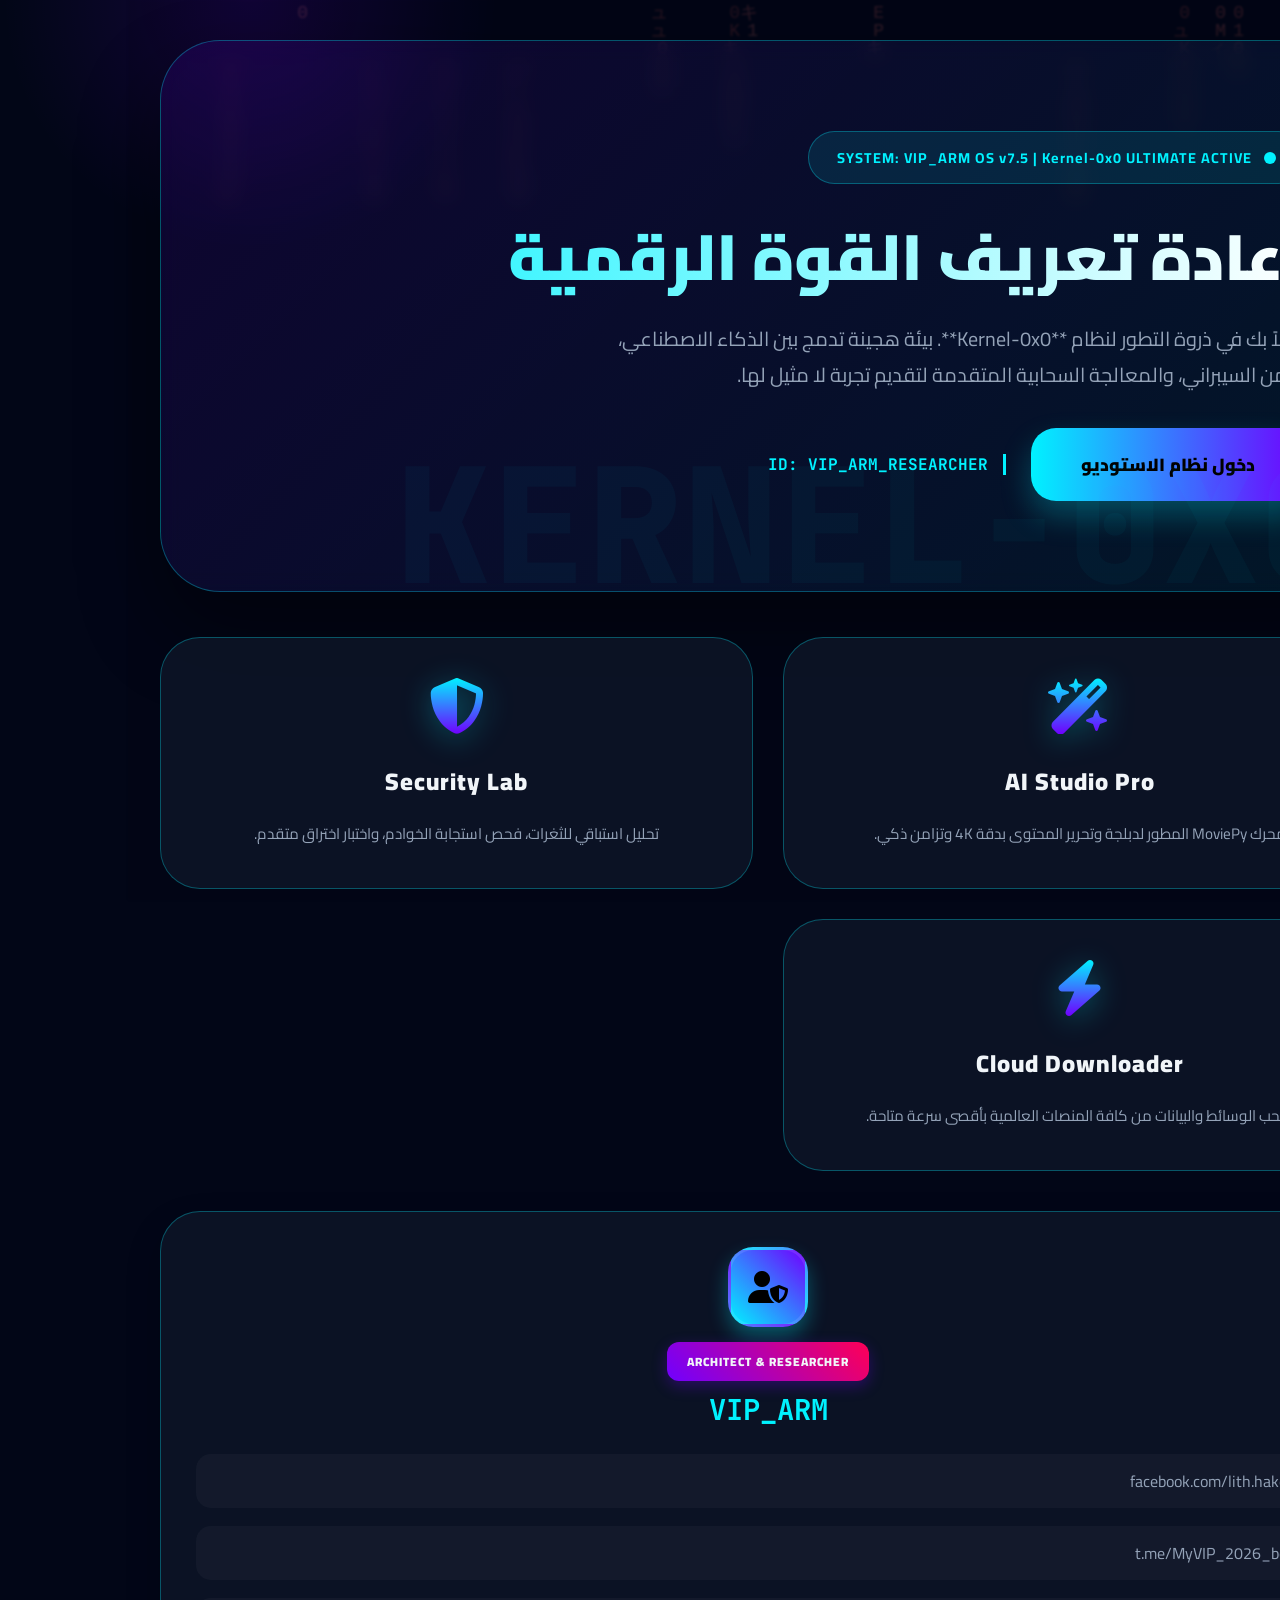
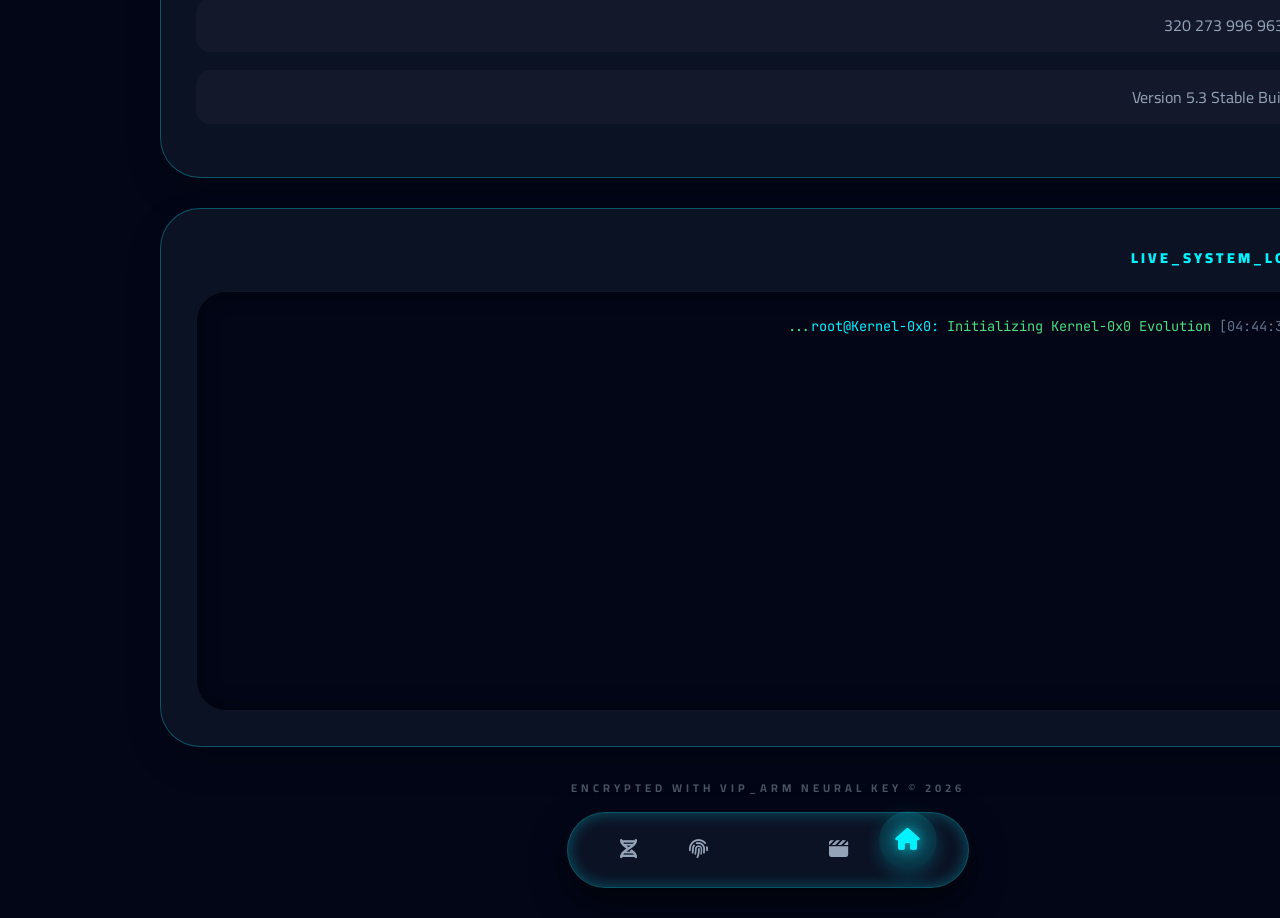
==== commit 853ef839: "Build: Resolved dependencies, removed invalid pkgs, and updated Kernel-0x0 co2e" ====
--- a/index.html
+++ b/index.html
@@ -3,7 +3,7 @@
 <head>
     <meta charset="UTF-8">
     <meta name="viewport" content="width=device-width, initial-scale=1.0">
-    <title>Kernel-0x0 | VIP_ARM OS Next-Gen</title>
+    <title>Kernel-0x0 | VIP_ARM OS Evolution</title>
 
     <!-- Assets -->
     <link rel="stylesheet" href="https://cdnjs.cloudflare.com/ajax/libs/font-awesome/6.5.0/css/all.min.css">
@@ -15,14 +15,14 @@
             --secondary: #7000ff;
             --accent: #ff0055;
             --bg-dark: #020617;
-            --panel-bg: rgba(15, 23, 42, 0.7);
-            --border-glow: rgba(0, 242, 255, 0.4);
+            --panel-bg: rgba(15, 23, 42, 0.75);
+            --border-glow: rgba(0, 242, 255, 0.3);
             --text-main: #f1f5f9;
             --text-dim: #94a3b8;
             --transition: all 0.4s cubic-bezier(0.175, 0.885, 0.32, 1.275);
         }
 
-        * { margin: 0; padding: 0; box-sizing: border-box; outline: none; cursor: crosshair; }
+        * { margin: 0; padding: 0; box-sizing: border-box; outline: none; }
 
         body {
             background-color: var(--bg-dark);
@@ -33,60 +33,57 @@
             justify-content: center;
             align-items: center;
             overflow-x: hidden;
-        }
-
-        /* --- Animated Background Shapes --- */
-        .bg-shapes {
-            position: fixed;
-            top: 0; left: 0; width: 100%; height: 100%;
-            z-index: -1;
-            overflow: hidden;
-        }
-
-        .shape {
-            position: absolute;
-            background: linear-gradient(45deg, var(--primary), var(--secondary));
-            filter: blur(80px);
-            border-radius: 50%;
-            opacity: 0.15;
-            animation: moveShape 20s infinite alternate;
-        }
-
-        @keyframes moveShape {
-            0% { transform: translate(0, 0) scale(1); }
-            100% { transform: translate(100px, 50px) scale(1.5); }
-        }
-
-        #canvas-particles {
+            perspective: 1200px;
+        }
+
+        #matrix-bg {
             position: fixed;
             top: 0; left: 0; z-index: -1;
-            background: radial-gradient(circle at center, #0f172a 0%, #020617 100%);
-        }
-
-        /* --- Floating Navigation --- */
+            opacity: 0.15;
+            filter: hue-rotate(180deg) blur(1px);
+        }
+
+        /* --- Ambient Background Glow --- */
+        .ambient-light {
+            position: fixed;
+            width: 500px;
+            height: 500px;
+            background: radial-gradient(circle, rgba(112, 0, 255, 0.15) 0%, rgba(0, 242, 255, 0) 70%);
+            top: -10%;
+            left: -10%;
+            z-index: -1;
+            animation: moveLight 15s infinite alternate;
+        }
+
+        @keyframes moveLight {
+            0% { transform: translate(0, 0); }
+            100% { transform: translate(200px, 100px); }
+        }
+
+        /* --- Modern Floating Navigation --- */
         .nav-capsule {
             position: fixed;
             bottom: 30px;
             left: 50%;
             transform: translateX(-50%);
             background: var(--panel-bg);
-            backdrop-filter: blur(30px);
-            padding: 10px 35px;
-            border-radius: 50px;
+            backdrop-filter: blur(25px);
+            padding: 12px 35px;
+            border-radius: 100px;
             border: 1px solid var(--border-glow);
             display: flex;
             gap: 20px;
             z-index: 2000;
-            box-shadow: 0 10px 40px rgba(0,0,0,0.6);
+            box-shadow: 0 15px 35px rgba(0,0,0,0.6), inset 0 0 15px var(--border-glow);
         }
 
         .nav-link {
-            width: 55px; height: 55px;
+            width: 50px; height: 50px;
             display: flex; align-items: center; justify-content: center;
             color: var(--text-dim);
             text-decoration: none;
             border-radius: 50%;
-            font-size: 1.3rem;
+            font-size: 1.2rem;
             transition: var(--transition);
             position: relative;
         }
@@ -94,343 +91,482 @@
         .nav-link:hover, .nav-link.active {
             color: var(--primary);
             background: rgba(0, 242, 255, 0.15);
-            transform: translateY(-15px);
-            text-shadow: 0 0 10px var(--primary);
-        }
-
-        /* --- Developer Social Side (Refined) --- */
+            transform: translateY(-10px) scale(1.15);
+            text-shadow: 0 0 15px var(--primary);
+            box-shadow: 0 5px 15px rgba(0, 242, 255, 0.2);
+        }
+
+        .nav-link::after {
+            content: attr(data-tooltip);
+            position: absolute;
+            top: -55px;
+            background: var(--primary);
+            color: #000;
+            padding: 6px 14px;
+            border-radius: 8px;
+            font-size: 0.8rem;
+            font-weight: 900;
+            opacity: 0;
+            pointer-events: none;
+            transition: var(--transition);
+            white-space: nowrap;
+            box-shadow: 0 5px 15px rgba(0,0,0,0.3);
+        }
+
+        .nav-link:hover::after { opacity: 1; top: -65px; }
+
+        /* --- Developer Side Panel --- */
         .dev-side-panel {
             position: fixed;
             left: 30px;
             top: 50%;
             transform: translateY(-50%);
+            display: flex;
+            flex-direction: column;
+            gap: 15px;
             z-index: 1000;
         }
 
-        .social-container {
+        .dev-social-card {
+            background: var(--panel-bg);
+            border: 1px solid var(--border-glow);
+            padding: 15px;
+            border-radius: 25px;
+            backdrop-filter: blur(15px);
             display: flex;
             flex-direction: column;
-            gap: 20px;
+            gap: 15px;
+            box-shadow: 0 20px 40px rgba(0,0,0,0.5);
         }
 
         .social-icon {
-            width: 60px; height: 60px;
+            width: 55px; height: 55px;
             display: flex; align-items: center; justify-content: center;
-            border-radius: 50%;
-            color: #fff;
+            border-radius: 18px;
+            color: var(--text-main);
             text-decoration: none;
             font-size: 1.5rem;
             transition: var(--transition);
-            background: var(--panel-bg);
-            border: 1px solid var(--border-glow);
-            backdrop-filter: blur(10px);
-        }
-
-        .social-icon:hover {
-            transform: scale(1.2) rotate(360deg);
-            border-color: var(--primary);
-            box-shadow: 0 0 30px var(--primary);
-        }
-
-        .social-icon.fb:hover { background: #1877F2; }
-        .social-icon.tg:hover { background: #26A5E4; }
-        .social-icon.wa:hover { background: #25D366; }
+            background: rgba(255,255,255,0.03);
+            border: 1px solid rgba(255,255,255,0.05);
+        }
+
+        .social-icon.fb:hover { background: #1877F2; transform: scale(1.1) rotate(5deg); box-shadow: 0 0 20px #1877F2; }
+        .social-icon.tg:hover { background: #26A5E4; transform: scale(1.1) rotate(-5deg); box-shadow: 0 0 20px #26A5E4; }
+        .social-icon.wa:hover { background: #25D366; transform: scale(1.1) rotate(5deg); box-shadow: 0 0 20px #25D366; }
 
         /* --- Layout Structure --- */
         .content-container {
-            width: 90%;
-            max-width: 1400px;
+            width: 94%;
+            max-width: 1500px;
+            padding: 40px 0 120px 0;
             display: grid;
             grid-template-columns: 1fr 400px;
             gap: 40px;
-            padding: 40px 0 120px 0;
-            position: relative;
         }
 
         /* --- Hero Section Evolution --- */
         .hero-section {
-            background: rgba(255, 255, 255, 0.03);
-            border-radius: 50px;
-            padding: 80px 60px;
-            border: 1px solid rgba(255, 255, 255, 0.1);
-            backdrop-filter: blur(15px);
+            background: linear-gradient(135deg, rgba(112, 0, 255, 0.12), rgba(0, 242, 255, 0.08));
+            border-radius: 60px;
+            padding: 90px 70px;
+            border: 1px solid var(--border-glow);
             position: relative;
             overflow: hidden;
-            box-shadow: 20px 20px 50px rgba(0,0,0,0.5);
-        }
-
-        .hero-section::after {
-            content: '';
+            box-shadow: 0 40px 80px rgba(0,0,0,0.4);
+            backdrop-filter: blur(10px);
+        }
+
+        .hero-section::before {
+            content: 'KERNEL-0X0';
             position: absolute;
-            top: -50%; left: -50%;
-            width: 200%; height: 200%;
-            background: conic-gradient(transparent, var(--primary), transparent 30%);
-            animation: rotateGlow 8s linear infinite;
-            z-index: -1;
-            opacity: 0.1;
-        }
-
-        @keyframes rotateGlow {
-            100% { transform: rotate(360deg); }
+            bottom: -40px;
+            right: 20px;
+            font-size: 10rem;
+            font-weight: 900;
+            color: var(--primary);
+            opacity: 0.03;
+            pointer-events: none;
+            font-family: 'JetBrains Mono';
         }
 
         .status-pill {
             display: inline-flex;
             align-items: center;
             gap: 12px;
-            background: #000;
-            padding: 10px 25px;
-            border-radius: 30px;
-            border: 1px solid var(--primary);
+            background: rgba(0, 242, 255, 0.1);
+            padding: 12px 28px;
+            border-radius: 100px;
             color: var(--primary);
-            font-family: 'JetBrains Mono';
-            margin-bottom: 30px;
-        }
-
-        /* --- Modern Tools Grid --- */
+            font-size: 0.9rem;
+            font-weight: bold;
+            border: 1px solid var(--border-glow);
+            margin-bottom: 35px;
+            letter-spacing: 1px;
+        }
+
+        .pulse-dot {
+            width: 12px; height: 12px;
+            background: var(--primary);
+            border-radius: 50%;
+            animation: pulse 2s infinite;
+        }
+
+        @keyframes pulse {
+            0% { box-shadow: 0 0 0 0 rgba(0, 242, 255, 0.7); }
+            100% { box-shadow: 0 0 0 20px rgba(0, 242, 255, 0); }
+        }
+
+        /* --- Tools Grid --- */
         .tools-grid {
             display: grid;
             grid-template-columns: repeat(3, 1fr);
-            gap: 25px;
-            margin-top: 40px;
+            gap: 30px;
+            margin-top: 45px;
         }
 
         .neo-card {
             background: var(--panel-bg);
-            border: 1px solid rgba(255,255,255,0.1);
-            border-radius: 35px;
-            padding: 40px 30px;
+            border: 1px solid var(--border-glow);
+            border-radius: 40px;
+            padding: 40px;
             transition: var(--transition);
+            position: relative;
             text-align: center;
+            cursor: pointer;
             overflow: hidden;
-            backdrop-filter: blur(10px);
+        }
+
+        .neo-card::before {
+            content: '';
+            position: absolute;
+            top: 0; left: 0; width: 100%; height: 4px;
+            background: linear-gradient(90deg, transparent, var(--primary), transparent);
+            transform: translateX(-100%);
+            transition: 0.6s;
+        }
+
+        .neo-card:hover::before { transform: translateX(100%); }
+
+        .neo-card:hover {
+            transform: translateY(-20px) rotateY(10deg);
+            border-color: var(--primary);
+            box-shadow: 0 25px 50px rgba(0, 242, 255, 0.15);
+            background: rgba(15, 23, 42, 0.9);
         }
 
         .neo-card i {
-            font-size: 3rem;
-            margin-bottom: 20px;
-            color: var(--primary);
-            transition: var(--transition);
-        }
-
-        .neo-card:hover {
-            transform: translateY(-15px);
-            border-color: var(--primary);
-            background: rgba(0, 242, 255, 0.05);
-        }
-
-        .neo-card:hover i {
-            transform: scale(1.3) rotate(10deg);
-            filter: drop-shadow(0 0 15px var(--primary));
-        }
-
-        /* --- Dynamic Sidebar --- */
+            font-size: 3.5rem;
+            margin-bottom: 25px;
+            display: block;
+            background: linear-gradient(to bottom, var(--primary), var(--secondary));
+            -webkit-background-clip: text;
+            -webkit-text-fill-color: transparent;
+            filter: drop-shadow(0 5px 15px rgba(0, 242, 255, 0.3));
+        }
+
+        /* --- Advanced Sidebar Vitals --- */
         .sidebar-vitals {
             display: flex;
             flex-direction: column;
-            gap: 25px;
+            gap: 30px;
         }
 
         .vital-box {
             background: var(--panel-bg);
-            border-radius: 35px;
-            padding: 30px;
+            border-radius: 40px;
+            padding: 35px;
+            border: 1px solid var(--border-glow);
+            backdrop-filter: blur(20px);
+            position: relative;
+            box-shadow: 0 15px 35px rgba(0,0,0,0.2);
+        }
+
+        .profile-header {
+            display: flex;
+            flex-direction: column;
+            align-items: center;
+            margin-bottom: 25px;
+            text-align: center;
+        }
+
+        .profile-avatar {
+            width: 80px; height: 80px;
+            background: linear-gradient(45deg, var(--primary), var(--secondary));
+            border-radius: 25px;
+            display: flex; align-items: center; justify-content: center;
+            font-size: 2rem; color: #000;
+            margin-bottom: 15px;
+            box-shadow: 0 10px 20px rgba(0, 242, 255, 0.3);
+            border: 3px solid rgba(255,255,255,0.1);
+        }
+
+        .terminal-modern {
+            background: #020617;
+            border-radius: 30px;
+            padding: 25px;
+            font-family: 'JetBrains Mono', monospace;
+            font-size: 0.85rem;
+            height: 420px;
+            overflow-y: auto;
             border: 1px solid rgba(255,255,255,0.05);
-            backdrop-filter: blur(20px);
-        }
-
-        .terminal-modern {
-            background: #000;
-            border-radius: 20px;
-            padding: 20px;
-            font-family: 'JetBrains Mono', monospace;
-            font-size: 0.8rem;
-            height: 350px;
-            overflow-y: auto;
-            border: 1px solid #1e293b;
+            box-shadow: inset 0 0 20px rgba(0,0,0,0.5);
+        }
+
+        .dev-tag {
+            background: linear-gradient(45deg, var(--secondary), var(--accent));
+            padding: 8px 20px;
+            border-radius: 12px;
+            font-size: 0.75rem;
+            font-weight: 900;
+            letter-spacing: 1px;
+            box-shadow: 0 5px 15px rgba(112, 0, 255, 0.3);
         }
 
         .btn-modern {
             background: linear-gradient(90deg, var(--primary), var(--secondary));
-            color: #fff;
-            padding: 18px 45px;
-            border-radius: 20px;
+            color: #000;
+            padding: 20px 50px;
+            border-radius: 25px;
             text-decoration: none;
             font-weight: 900;
             display: inline-block;
-            margin-top: 30px;
+            margin-top: 35px;
             transition: var(--transition);
-            box-shadow: 0 10px 25px rgba(112, 0, 255, 0.4);
+            box-shadow: 0 15px 30px rgba(0, 242, 255, 0.25);
+            border: none;
+            font-size: 1.1rem;
         }
 
         .btn-modern:hover {
-            transform: scale(1.05);
-            box-shadow: 0 0 40px var(--primary);
-        }
-
-        /* --- Scrollbar Customization --- */
-        ::-webkit-scrollbar { width: 5px; }
-        ::-webkit-scrollbar-thumb { background: var(--primary); border-radius: 10px; }
-
-        @media (max-width: 1100px) {
-            .content-container { grid-template-columns: 1fr; }
+            transform: scale(1.08) translateY(-5px);
+            box-shadow: 0 0 50px var(--primary);
+            filter: brightness(1.1);
+        }
+
+        .contact-item {
+            display: flex;
+            align-items: center;
+            gap: 15px;
+            margin-bottom: 18px;
+            padding: 12px;
+            background: rgba(255,255,255,0.03);
+            border-radius: 15px;
+            transition: 0.3s;
+            text-decoration: none;
+            color: var(--text-dim);
+        }
+
+        .contact-item:hover {
+            background: rgba(0, 242, 255, 0.08);
+            color: var(--primary);
+            transform: translateX(-5px);
+        }
+
+        /* --- Responsiveness --- */
+        @media (max-width: 1300px) {
+            .content-container { grid-template-columns: 1fr; width: 95%; }
             .dev-side-panel { display: none; }
+            .tools-grid { grid-template-columns: repeat(2, 1fr); }
+        }
+
+        @media (max-width: 768px) {
             .tools-grid { grid-template-columns: 1fr; }
+            .hero-section { padding: 50px 30px; }
+            .hero-section h1 { font-size: 2.5rem !important; }
         }
     </style>
 </head>
 <body>
-
-    <canvas id="canvas-particles"></canvas>
-    <div class="bg-shapes">
-        <div class="shape" style="width: 400px; height: 400px; top: -10%; left: -10%;"></div>
-        <div class="shape" style="width: 300px; height: 300px; bottom: -5%; right: -5%; animation-delay: -5s;"></div>
-    </div>
-
-    <!-- Dev Social Panel -->
+    <div class="ambient-light"></div>
+    <canvas id="matrix-bg"></canvas>
+
+    <!-- Developer Profile Side Panel -->
     <div class="dev-side-panel">
-        <div class="social-container">
-            <a href="https://www.facebook.com/lith.haker" target="_blank" class="social-icon fb" title="فيسبوك">
+        <div class="dev-social-card">
+            <a href="https://www.facebook.com/lith.haker" target="_blank" class="social-icon fb" title="Facebook">
                 <i class="fab fa-facebook-f"></i>
             </a>
-            <a href="https://t.me/MyVIP_2026_bot" target="_blank" class="social-icon tg" title="تيليجرام">
+            <a href="https://t.me/MyVIP_2026_bot" target="_blank" class="social-icon tg" title="Telegram Bot">
                 <i class="fab fa-telegram-plane"></i>
             </a>
-            <a href="https://wa.me/963996273320" target="_blank" class="social-icon wa" title="واتساب">
+            <a href="https://wa.me/963996273320" target="_blank" class="social-icon wa" title="WhatsApp">
                 <i class="fab fa-whatsapp"></i>
             </a>
         </div>
     </div>
 
-    <!-- Navigation -->
+    <!-- Floating Navigation -->
     <nav class="nav-capsule">
-        <a href="#" class="nav-link active"><i class="fas fa-ghost"></i></a>
-        <a href="#" class="nav-link"><i class="fas fa-layer-group"></i></a>
-        <a href="#" class="nav-link"><i class="fas fa-shield-cat"></i></a>
-        <a href="#" class="nav-link"><i class="fas fa-bolt"></i></a>
+        <a href="/" class="nav-link active" data-tooltip="الرئيسية"><i class="fas fa-home"></i></a>
+        <a href="/studio" class="nav-link" data-tooltip="STUDIO"><i class="fas fa-clapperboard"></i></a>
+        <a href="/downloader" class="nav-link" data-tooltip="التحميل"><i class="fas fa-arrow-down-to-bracket"></i></a>
+        <a href="/scanner" class="nav-link" data-tooltip="SECURITY"><i class="fas fa-fingerprint"></i></a>
+        <a href="/forensic" class="nav-link" data-tooltip="FORENSIC"><i class="fas fa-dna"></i></a>
     </nav>
 
+    <!-- Main Content Container -->
     <div class="content-container">
-        <main>
+        
+        <!-- Center Body -->
+        <div class="main-body">
             <section class="hero-section">
                 <div class="status-pill">
-                    <span style="color: var(--accent)">●</span> SYSTEM: VIP_ARM OS v7.2 | ONLINE
-                </div>
-                <h1 style="font-size: 3.5rem; font-weight: 900; margin-bottom: 20px;">
-                    المعالج السيبراني <br> <span style="color: var(--primary); text-shadow: 0 0 20px rgba(0,242,255,0.5);">Kernel-0x0 Evolution</span>
-                </h1>
-                <p style="color: var(--text-dim); font-size: 1.2rem; line-height: 1.8; max-width: 650px;">
-                    نظام إدارة العمليات الرقمية الأكثر تطوراً. دمج كامل بين الذكاء الاصطناعي وأدوات التحليل الأمني المتقدمة في بيئة عمل واحدة.
+                    <div class="pulse-dot"></div>
+                    SYSTEM: VIP_ARM OS v7.5 | Kernel-0x0 ULTIMATE ACTIVE
+                </div>
+                <h1 style="font-size: 4rem; font-weight: 900; margin-bottom: 25px; line-height: 1.2; background: linear-gradient(to left, #fff, var(--primary)); -webkit-background-clip: text; -webkit-text-fill-color: transparent;">إعادة تعريف القوة الرقمية</h1>
+                <p style="font-size: 1.25rem; color: var(--text-dim); line-height: 1.8; max-width: 700px;">
+                    أهلاً بك في ذروة التطور لنظام **Kernel-0x0**. بيئة هجينة تدمج بين الذكاء الاصطناعي، الأمن السيبراني، والمعالجة السحابية المتقدمة لتقديم تجربة لا مثيل لها.
                 </p>
-                <div style="display: flex; gap: 20px; flex-wrap: wrap;">
-                    <a href="/studio" class="btn-modern">إطلاق الاستوديو الذكي</a>
-                    <a href="https://t.me/MyVIP_2026_bot" class="btn-modern" style="background: transparent; border: 1px solid var(--primary);">تواصل عبر البوت</a>
+                <div style="display: flex; gap: 25px; align-items: center; flex-wrap: wrap;">
+                    <a href="/studio" class="btn-modern">دخول نظام الاستوديو</a>
+                    <div style="display: flex; align-items: center; gap: 10px; margin-top: 35px; border-right: 3px solid var(--primary); padding-right: 15px;">
+                        <span style="font-family: 'JetBrains Mono'; font-weight: bold; color: var(--primary);">ID: VIP_ARM_RESEARCHER</span>
+                    </div>
                 </div>
             </section>
 
             <div class="tools-grid">
-                <div class="neo-card">
-                    <i class="fas fa-brain"></i>
-                    <h3>AI NEURAL</h3>
-                    <p style="color: var(--text-dim); font-size: 0.9rem;">معالجة لغوية وصورية متقدمة.</p>
-                </div>
-                <div class="neo-card">
-                    <i class="fas fa-vault"></i>
-                    <h3>ENCRYPTION</h3>
-                    <p style="color: var(--text-dim); font-size: 0.9rem;">تشفير البيانات وحماية الخصوصية.</p>
-                </div>
-                <div class="neo-card">
-                    <i class="fas fa-satellite-dish"></i>
-                    <h3>SCANNER</h3>
-                    <p style="color: var(--text-dim); font-size: 0.9rem;">فحص الشبكات والثغرات اللحظي.</p>
+                <!-- Card 1 -->
+                <div class="neo-card" onclick="location.href='/studio'">
+                    <i class="fas fa-wand-magic-sparkles"></i>
+                    <h3 style="font-weight: 900; letter-spacing: 1px; font-size: 1.5rem;">AI Studio Pro</h3>
+                    <p style="color: var(--text-dim); font-size: 0.95rem; margin-top: 15px;">محرك MoviePy المطور لدبلجة وتحرير المحتوى بدقة 4K وتزامن ذكي.</p>
+                </div>
+                <!-- Card 2 -->
+                <div class="neo-card" onclick="location.href='/scanner'">
+                    <i class="fas fa-shield-halved"></i>
+                    <h3 style="font-weight: 900; letter-spacing: 1px; font-size: 1.5rem;">Security Lab</h3>
+                    <p style="color: var(--text-dim); font-size: 0.95rem; margin-top: 15px;">تحليل استباقي للثغرات، فحص استجابة الخوادم، واختبار اختراق متقدم.</p>
+                </div>
+                <!-- Card 3 -->
+                <div class="neo-card" onclick="location.href='/downloader'">
+                    <i class="fas fa-bolt"></i>
+                    <h3 style="font-weight: 900; letter-spacing: 1px; font-size: 1.5rem;">Cloud Downloader</h3>
+                    <p style="color: var(--text-dim); font-size: 0.95rem; margin-top: 15px;">سحب الوسائط والبيانات من كافة المنصات العالمية بأقصى سرعة متاحة.</p>
                 </div>
             </div>
-        </main>
-
+        </div>
+
+        <!-- Sidebar Section -->
         <aside class="sidebar-vitals">
             <div class="vital-box">
-                <h3 style="margin-bottom: 20px; color: var(--primary); font-size: 0.9rem; letter-spacing: 2px;">ARCHITECT INFO</h3>
-                <div style="line-height: 2.5; font-size: 0.95rem;">
-                    <p><i class="fas fa-user-ninja" style="width: 25px; color: var(--primary);"></i> <strong>المطور:</strong> VIP_ARM</p>
-                    <p><i class="fas fa-microchip" style="width: 25px; color: var(--primary);"></i> <strong>النظام:</strong> Kernel-0x0</p>
-                    <p><i class="fas fa-map-marker-alt" style="width: 25px; color: var(--primary);"></i> <strong>الموقع:</strong> سوريا (SY)</p>
-                    <p><i class="fas fa-phone-alt" style="width: 25px; color: var(--primary);"></i> <strong>واتساب:</strong> 963996273320+</p>
+                <div class="profile-header">
+                    <div class="profile-avatar">
+                        <i class="fas fa-user-shield"></i>
+                    </div>
+                    <span class="dev-tag">ARCHITECT & RESEARCHER</span>
+                    <h3 style="font-family: 'JetBrains Mono'; color: var(--primary); font-size: 1.8rem; margin-top: 10px;">VIP_ARM</h3>
+                </div>
+                
+                <div style="margin-top: 20px;">
+                    <a href="https://www.facebook.com/lith.haker" target="_blank" class="contact-item">
+                        <i class="fab fa-facebook" style="width: 20px;"></i>
+                        <span>facebook.com/lith.haker</span>
+                    </a>
+                    <a href="https://t.me/MyVIP_2026_bot" target="_blank" class="contact-item">
+                        <i class="fab fa-telegram" style="width: 20px;"></i>
+                        <span>t.me/MyVIP_2026_bot</span>
+                    </a>
+                    <a href="https://wa.me/963996273320" target="_blank" class="contact-item">
+                        <i class="fab fa-whatsapp" style="width: 20px;"></i>
+                        <span>+963 996 273 320</span>
+                    </a>
+                    <div class="contact-item" style="cursor: default;">
+                        <i class="fas fa-code-commit" style="width: 20px;"></i>
+                        <span>Version 5.3 Stable Build</span>
+                    </div>
                 </div>
             </div>
 
             <div class="vital-box">
-                <div style="display: flex; gap: 5px; margin-bottom: 15px;">
-                    <div style="width: 10px; height: 10px; border-radius: 50%; background: #ff5f56;"></div>
-                    <div style="width: 10px; height: 10px; border-radius: 50%; background: #ffbd2e;"></div>
-                    <div style="width: 10px; height: 10px; border-radius: 50%; background: #27c93f;"></div>
-                </div>
-                <div class="terminal-modern" id="terminal"></div>
+                <h4 style="margin-bottom: 20px; font-size: 0.9rem; color: var(--primary); letter-spacing: 3px; font-weight: 900; display: flex; align-items: center; gap: 10px;">
+                    <i class="fas fa-terminal"></i> LIVE_SYSTEM_LOGS
+                </h4>
+                <div class="terminal-modern" id="terminal">
+                    <!-- Logs injection via JS -->
+                </div>
             </div>
+
+            <p style="text-align: center; font-size: 0.7rem; color: #4b5563; letter-spacing: 4px; font-weight: bold; text-transform: uppercase;">
+                Encrypted with VIP_ARM Neural Key &copy; 2026
+            </p>
         </aside>
+
     </div>
 
     <script>
-        // Particles Logic
-        const canvas = document.getElementById('canvas-particles');
+        // Matrix Canvas Animation
+        const canvas = document.getElementById('matrix-bg');
         const ctx = canvas.getContext('2d');
-        let particles = [];
-
-        function initParticles() {
-            canvas.width = window.innerWidth;
-            canvas.height = window.innerHeight;
-            particles = [];
-            for (let i = 0; i < 80; i++) {
-                particles.push({
-                    x: Math.random() * canvas.width,
-                    y: Math.random() * canvas.height,
-                    size: Math.random() * 2 + 1,
-                    speedX: Math.random() * 1 - 0.5,
-                    speedY: Math.random() * 1 - 0.5
-                });
-            }
-        }
-
-        function animateParticles() {
-            ctx.clearRect(0, 0, canvas.width, canvas.height);
-            ctx.fillStyle = 'rgba(0, 242, 255, 0.3)';
-            particles.forEach(p => {
-                p.x += p.speedX;
-                p.y += p.speedY;
-                if (p.x < 0 || p.x > canvas.width) p.speedX *= -1;
-                if (p.y < 0 || p.y > canvas.height) p.speedY *= -1;
-                ctx.beginPath();
-                ctx.arc(p.x, p.y, p.size, 0, Math.PI * 2);
-                ctx.fill();
+        let width = canvas.width = window.innerWidth;
+        let height = canvas.height = window.innerHeight;
+
+        const alphabet = "VIPARM01KERNEL0x0セキュリティ";
+        const fontSize = 18;
+        const columns = width / fontSize;
+        const rainDrops = Array.from({ length: columns }).fill(1);
+
+        const draw = () => {
+            ctx.fillStyle = 'rgba(2, 6, 23, 0.08)';
+            ctx.fillRect(0, 0, width, height);
+            ctx.fillStyle = '#00f2ff';
+            ctx.font = fontSize + 'px monospace';
+
+            rainDrops.forEach((y, i) => {
+                const text = alphabet.charAt(Math.floor(Math.random() * alphabet.length));
+                ctx.fillText(text, i * fontSize, y * fontSize);
+                if (y * fontSize > height && Math.random() > 0.975) rainDrops[i] = 0;
+                rainDrops[i]++;
             });
-            requestAnimationFrame(animateParticles);
-        }
-
-        // Terminal Updates
-        const term = document.getElementById('terminal');
-        const messages = [
-            "Syncing with Kernel-0x0...",
-            "Loading VIP_ARM Security Protocol...",
-            "Accessing Telegram Intelligence API...",
-            "Neural Network: Optimized",
-            "Encryption Key: Validated",
-            "Identity Confirmed: VIP_ARM"
+        };
+        setInterval(draw, 35);
+
+        // Advanced Terminal Logs
+        const logs = [
+            "Initializing Kernel-0x0 Evolution...",
+            "Handshaking with VIP_ARM secure server...",
+            "Decrypting RSA 4096-bit protocols...",
+            "Loading Neural Engine v7.5 Stable...",
+            "Establishing Secure Tunnel via Port 443...",
+            "Identity: VIP_ARM (Authenticated)",
+            "System Check: 0 Vulnerabilities Found",
+            "WhatsApp Bridge: Active (+963...)",
+            "Module [Studio] Ready for high-res tasks.",
+            "Module [Scanner] Monitoring active targets...",
+            "System is currently in ULTIMATE mode."
         ];
-        let msgIndex = 0;
-
-        function updateTerminal() {
+        let logIndex = 0;
+        const terminal = document.getElementById('terminal');
+
+        function addLog() {
             const time = new Date().toLocaleTimeString([], {hour12: false});
-            const div = document.createElement('div');
-            div.style.marginBottom = "10px";
-            div.innerHTML = `<span style="color: #444;">[${time}]</span> <span style="color: var(--primary);">$</span> ${messages[msgIndex % messages.length]}`;
-            term.appendChild(div);
-            term.scrollTop = term.scrollHeight;
-            msgIndex++;
-        }
-
-        setInterval(updateTerminal, 2500);
-        window.addEventListener('resize', initParticles);
-        initParticles();
-        animateParticles();
+            const p = document.createElement('p');
+            p.style.color = "#4ade80";
+            p.style.marginBottom = "12px";
+            p.style.borderRight = "3px solid var(--primary)";
+            p.style.paddingRight = "12px";
+            p.style.animation = "fadeIn 0.5s ease-out";
+            p.innerHTML = `<span style="color: #64748b;">[${time}]</span> <span style="color: var(--primary);">root@Kernel-0x0:</span> ${logs[logIndex % logs.length]}`;
+            terminal.appendChild(p);
+            terminal.scrollTop = terminal.scrollHeight;
+            logIndex++;
+        }
+        setInterval(addLog, 3000);
+        addLog();
+
+        window.addEventListener('resize', () => {
+            width = canvas.width = window.innerWidth;
+            height = canvas.height = window.innerHeight;
+        });
     </script>
+
+    <style>
+        @keyframes fadeIn {
+            from { opacity: 0; transform: translateX(10px); }
+            to { opacity: 1; transform: translateX(0); }
+        }
+    </style>
 </body>
 </html>
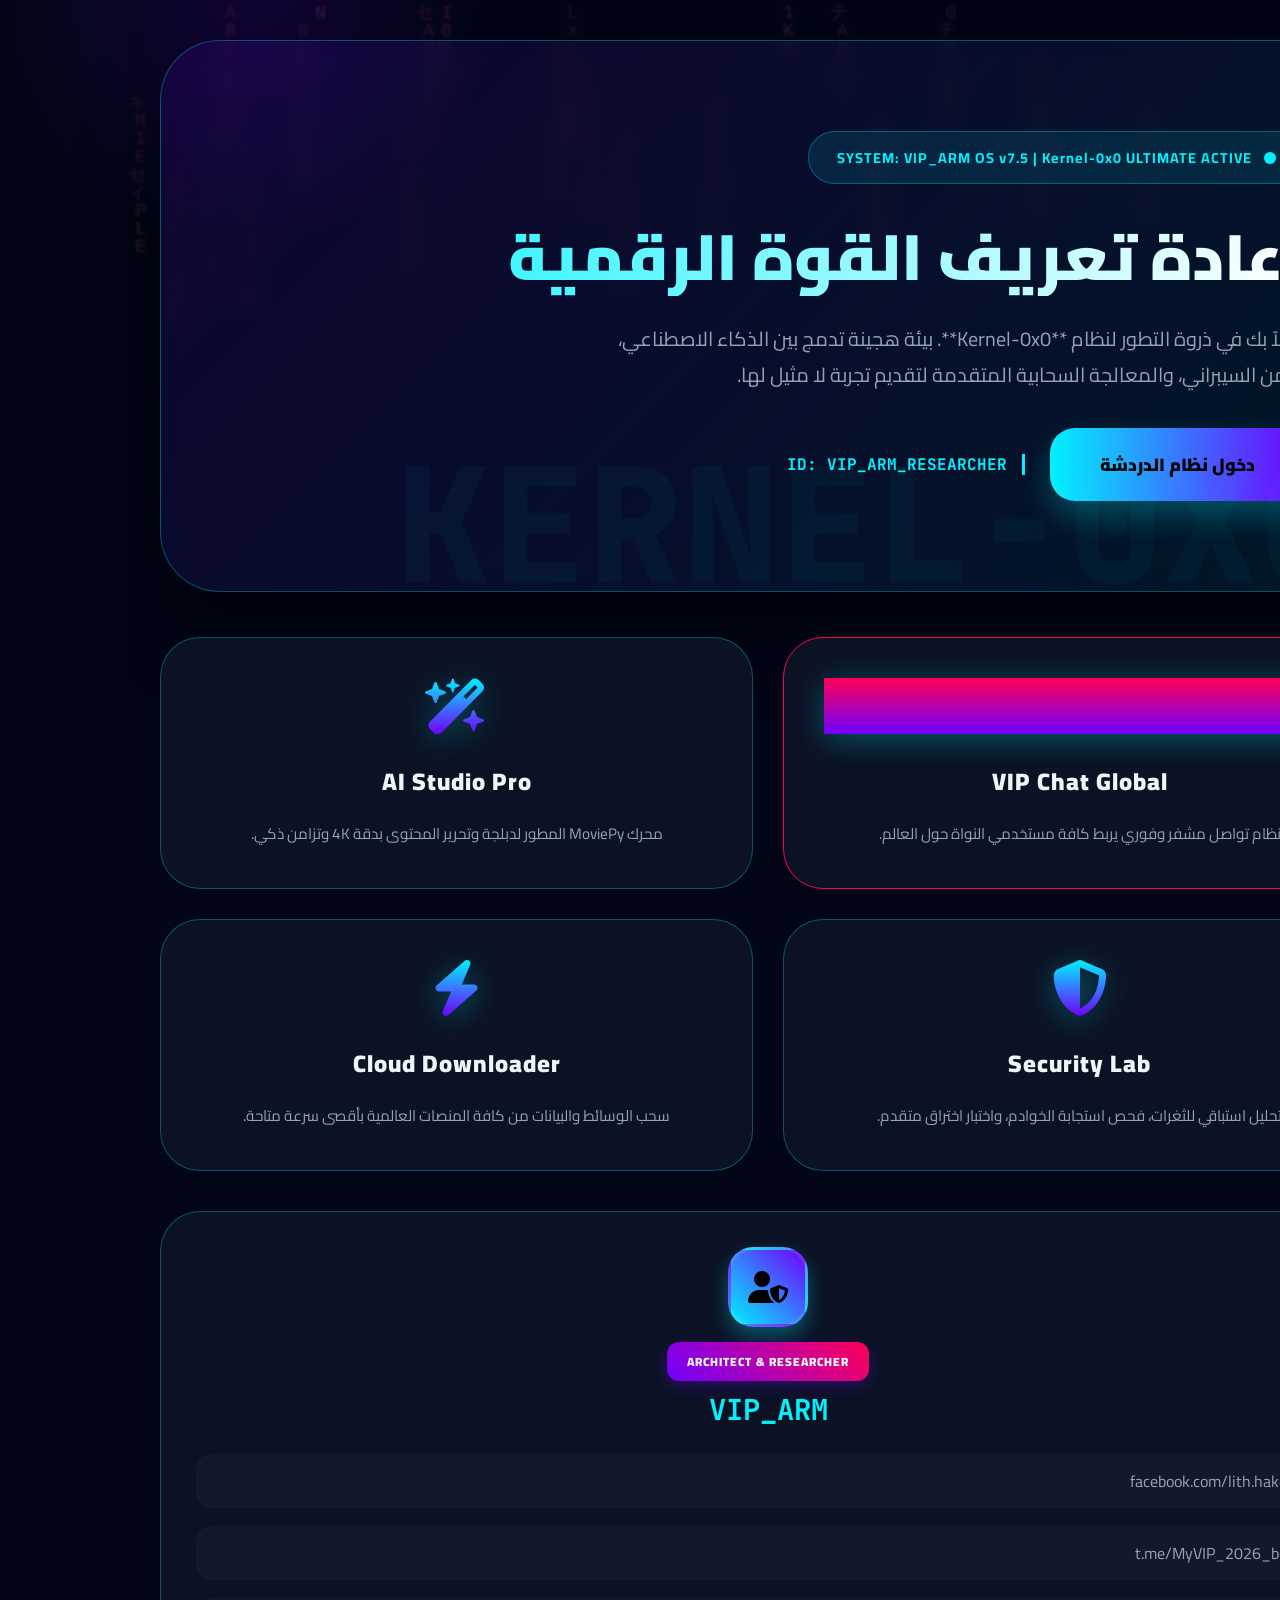
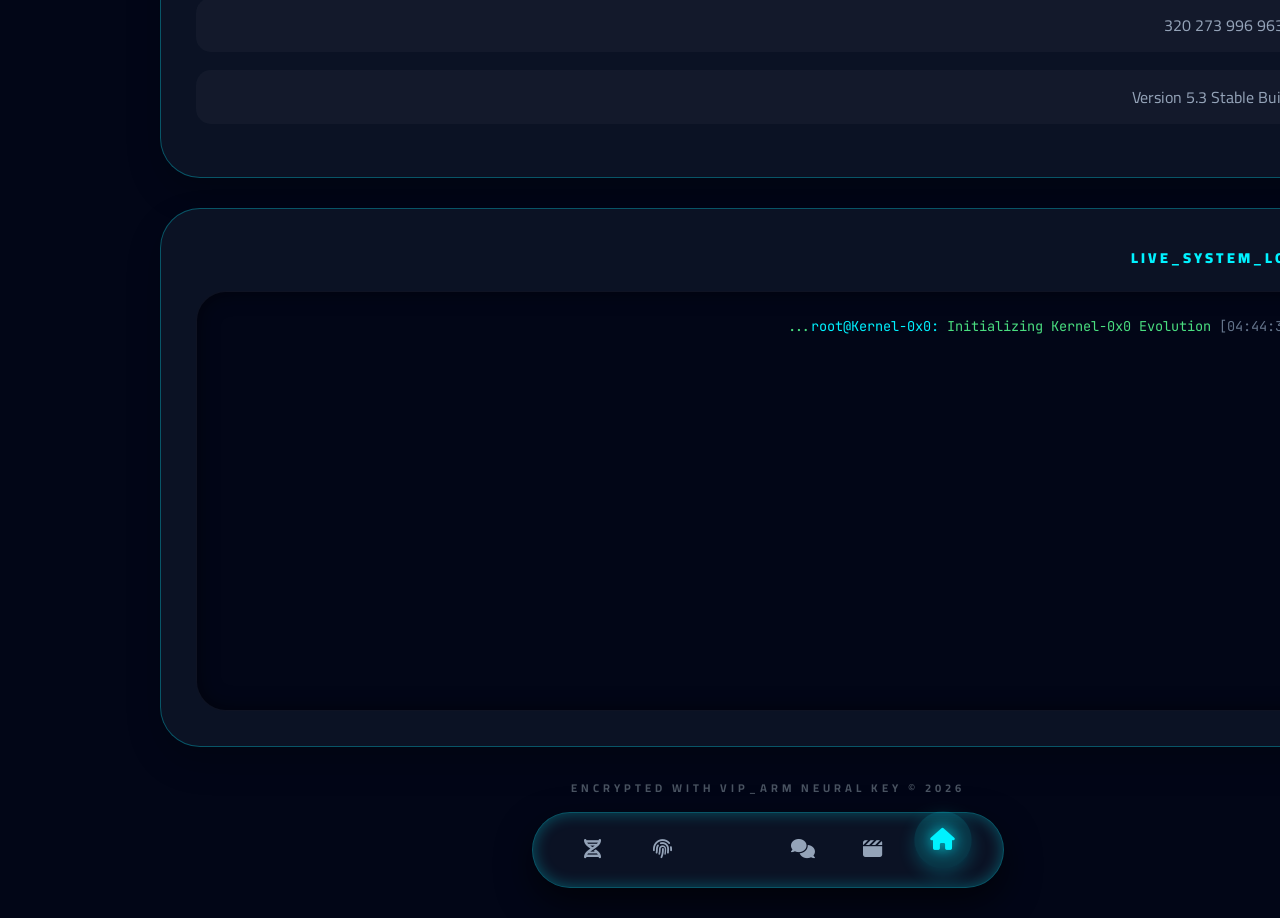
==== commit 0631fb4a: "Update: VIP Chat Integration & Kernel-0x0 v7.5 Evolution" ====
--- a/index.html
+++ b/index.html
@@ -220,7 +220,7 @@
         /* --- Tools Grid --- */
         .tools-grid {
             display: grid;
-            grid-template-columns: repeat(3, 1fr);
+            grid-template-columns: repeat(2, 1fr);
             gap: 30px;
             margin-top: 45px;
         }
@@ -400,6 +400,7 @@
     <nav class="nav-capsule">
         <a href="/" class="nav-link active" data-tooltip="الرئيسية"><i class="fas fa-home"></i></a>
         <a href="/studio" class="nav-link" data-tooltip="STUDIO"><i class="fas fa-clapperboard"></i></a>
+        <a href="/chat" class="nav-link" data-tooltip="الدردشة"><i class="fas fa-comments"></i></a> <!-- تم الإضافة هنا -->
         <a href="/downloader" class="nav-link" data-tooltip="التحميل"><i class="fas fa-arrow-down-to-bracket"></i></a>
         <a href="/scanner" class="nav-link" data-tooltip="SECURITY"><i class="fas fa-fingerprint"></i></a>
         <a href="/forensic" class="nav-link" data-tooltip="FORENSIC"><i class="fas fa-dna"></i></a>
@@ -407,7 +408,7 @@
 
     <!-- Main Content Container -->
     <div class="content-container">
-        
+
         <!-- Center Body -->
         <div class="main-body">
             <section class="hero-section">
@@ -420,7 +421,7 @@
                     أهلاً بك في ذروة التطور لنظام **Kernel-0x0**. بيئة هجينة تدمج بين الذكاء الاصطناعي، الأمن السيبراني، والمعالجة السحابية المتقدمة لتقديم تجربة لا مثيل لها.
                 </p>
                 <div style="display: flex; gap: 25px; align-items: center; flex-wrap: wrap;">
-                    <a href="/studio" class="btn-modern">دخول نظام الاستوديو</a>
+                    <a href="/chat" class="btn-modern">دخول نظام الدردشة</a> <!-- تم التغيير للدردشة كأولوية -->
                     <div style="display: flex; align-items: center; gap: 10px; margin-top: 35px; border-right: 3px solid var(--primary); padding-right: 15px;">
                         <span style="font-family: 'JetBrains Mono'; font-weight: bold; color: var(--primary);">ID: VIP_ARM_RESEARCHER</span>
                     </div>
@@ -428,19 +429,25 @@
             </section>
 
             <div class="tools-grid">
-                <!-- Card 1 -->
+                <!-- Card 1 (Chat) -->
+                <div class="neo-card" onclick="location.href='/chat'" style="border-color: var(--accent);">
+                    <i class="fas fa-comments" style="background: linear-gradient(to bottom, var(--accent), var(--secondary)); -webkit-text-fill-color: transparent;"></i>
+                    <h3 style="font-weight: 900; letter-spacing: 1px; font-size: 1.5rem;">VIP Chat Global</h3>
+                    <p style="color: var(--text-dim); font-size: 0.95rem; margin-top: 15px;">نظام تواصل مشفر وفوري يربط كافة مستخدمي النواة حول العالم.</p>
+                </div>
+                <!-- Card 2 (Studio) -->
                 <div class="neo-card" onclick="location.href='/studio'">
                     <i class="fas fa-wand-magic-sparkles"></i>
                     <h3 style="font-weight: 900; letter-spacing: 1px; font-size: 1.5rem;">AI Studio Pro</h3>
                     <p style="color: var(--text-dim); font-size: 0.95rem; margin-top: 15px;">محرك MoviePy المطور لدبلجة وتحرير المحتوى بدقة 4K وتزامن ذكي.</p>
                 </div>
-                <!-- Card 2 -->
+                <!-- Card 3 (Scanner) -->
                 <div class="neo-card" onclick="location.href='/scanner'">
                     <i class="fas fa-shield-halved"></i>
                     <h3 style="font-weight: 900; letter-spacing: 1px; font-size: 1.5rem;">Security Lab</h3>
                     <p style="color: var(--text-dim); font-size: 0.95rem; margin-top: 15px;">تحليل استباقي للثغرات، فحص استجابة الخوادم، واختبار اختراق متقدم.</p>
                 </div>
-                <!-- Card 3 -->
+                <!-- Card 4 (Downloader) -->
                 <div class="neo-card" onclick="location.href='/downloader'">
                     <i class="fas fa-bolt"></i>
                     <h3 style="font-weight: 900; letter-spacing: 1px; font-size: 1.5rem;">Cloud Downloader</h3>
@@ -459,7 +466,7 @@
                     <span class="dev-tag">ARCHITECT & RESEARCHER</span>
                     <h3 style="font-family: 'JetBrains Mono'; color: var(--primary); font-size: 1.8rem; margin-top: 10px;">VIP_ARM</h3>
                 </div>
-                
+
                 <div style="margin-top: 20px;">
                     <a href="https://www.facebook.com/lith.haker" target="_blank" class="contact-item">
                         <i class="fab fa-facebook" style="width: 20px;"></i>
@@ -534,6 +541,7 @@
             "System Check: 0 Vulnerabilities Found",
             "WhatsApp Bridge: Active (+963...)",
             "Module [Studio] Ready for high-res tasks.",
+            "Module [Chat] Peer-to-Peer node online.",
             "Module [Scanner] Monitoring active targets...",
             "System is currently in ULTIMATE mode."
         ];
